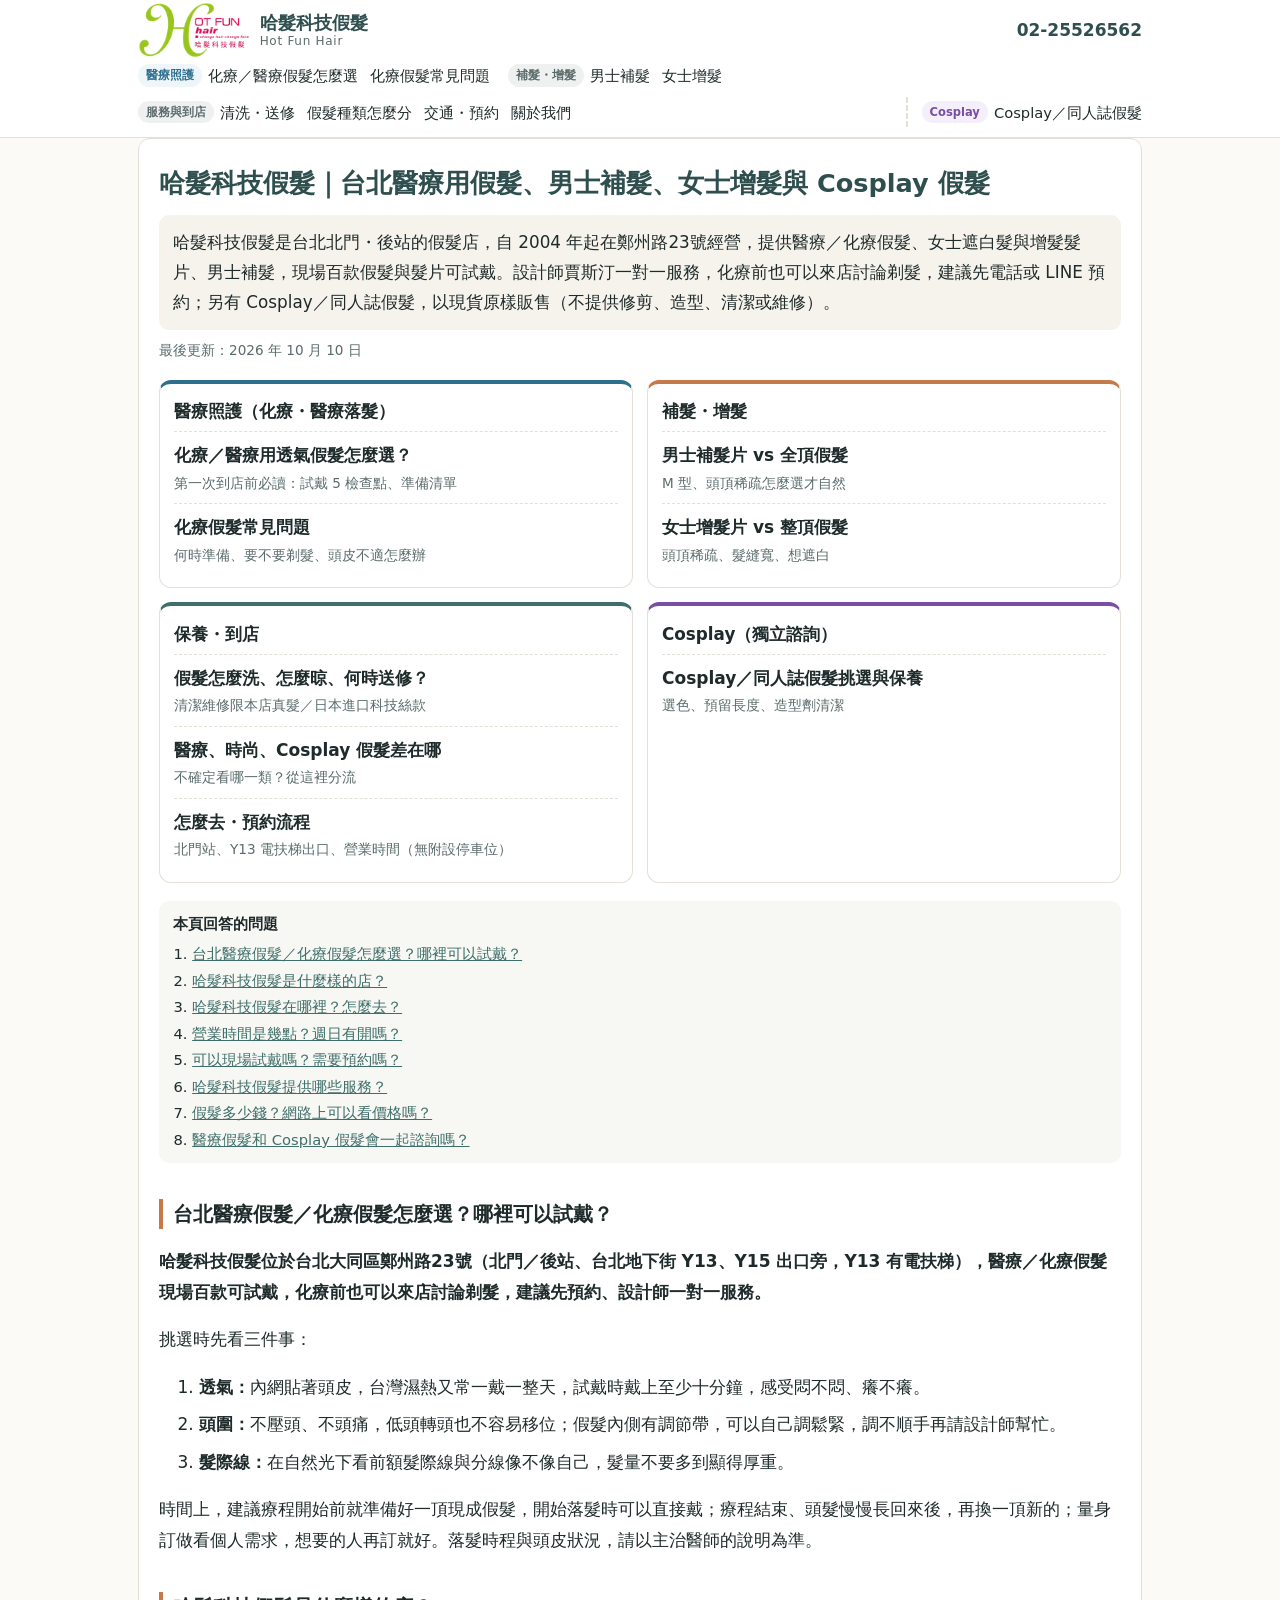
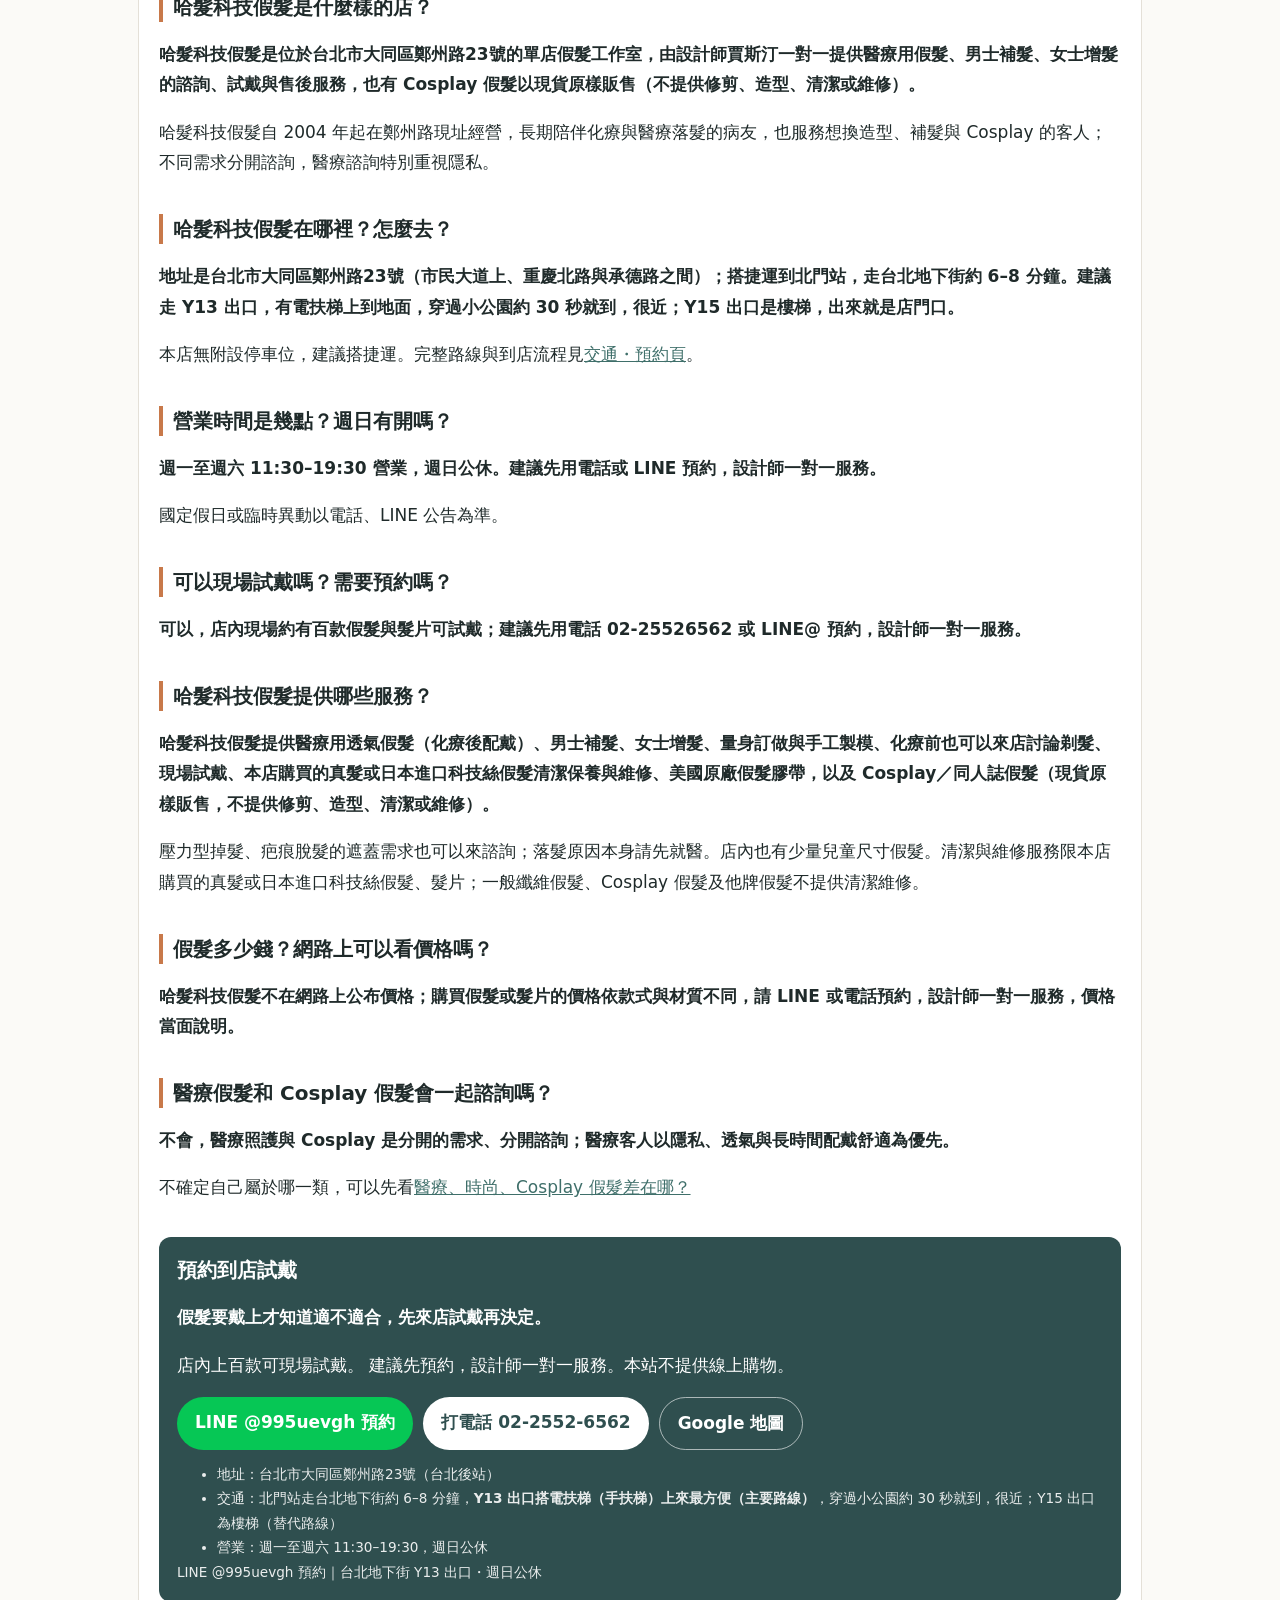
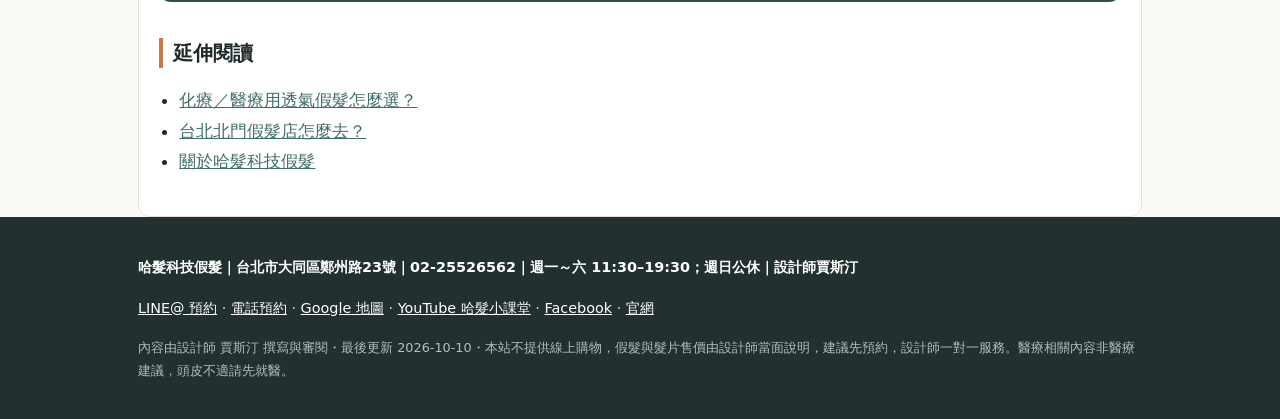
==== index.html @ a57ccf2d "10/15: medical/grey FAQ, 冰絲網, 免費剃髮 wording Co-authored-by: j0933001724-hash <j0933001724-hash@users." ====
<!doctype html>
<html lang="zh-Hant-TW">
<head>
<meta charset="utf-8">
<meta name="viewport" content="width=device-width, initial-scale=1">
<title>哈髮科技假髮｜台北醫療用假髮・男士補髮・女士增髮・Cosplay 假髮（北門站）</title>
<meta name="description" content="哈髮科技假髮是台北北門・後站的假髮店，2004 年起在大同區鄭州路23號（北門站・台北地下街 Y13、Y15 出口旁）經營：醫療／化療假髮、女士遮白髮與增髮髮片、男士補髮，現場百款試戴，化療前也可以來店討論剃髮，設計師一對一，請電話或 LINE 預約。">
<link rel="canonical" href="https://j0933001724-hash.github.io/hotfunhair-aeo/">
<meta name="author" content="賈斯汀">
<meta name="robots" content="index, follow, max-snippet:-1, max-image-preview:large">
<meta property="og:type" content="website">
<meta property="og:locale" content="zh_TW">
<meta property="og:site_name" content="哈髮科技假髮">
<meta property="og:title" content="哈髮科技假髮｜台北醫療用假髮、男士補髮、女士增髮與 Cosplay 假髮">
<meta property="og:description" content="哈髮科技假髮是台北北門・後站的假髮店，2004 年起在大同區鄭州路23號（北門站・台北地下街 Y13、Y15 出口旁）經營：醫療／化療假髮、女士遮白髮與增髮髮片、男士補髮，現場百款試戴，化療前也可以來店討論剃髮，設計師一對一，請電話或 LINE 預約。">
<meta property="og:url" content="https://j0933001724-hash.github.io/hotfunhair-aeo/">
<meta property="og:image" content="https://j0933001724-hash.github.io/hotfunhair-aeo/og-image.png">
<meta property="og:image:width" content="1200">
<meta property="og:image:height" content="630">
<meta property="og:image:alt" content="哈髮科技假髮 HOT FUN hair">
<meta name="twitter:card" content="summary_large_image">
<meta name="twitter:title" content="哈髮科技假髮｜台北醫療用假髮、男士補髮、女士增髮與 Cosplay 假髮">
<meta name="twitter:description" content="哈髮科技假髮是台北北門・後站的假髮店，2004 年起在大同區鄭州路23號（北門站・台北地下街 Y13、Y15 出口旁）經營：醫療／化療假髮、女士遮白髮與增髮髮片、男士補髮，現場百款試戴，化療前也可以來店討論剃髮，設計師一對一，請電話或 LINE 預約。">
<meta name="twitter:image" content="https://j0933001724-hash.github.io/hotfunhair-aeo/og-image.png">
<meta name="theme-color" content="#2f4f4f">
<link rel="icon" href="favicon-32.png" type="image/png" sizes="32x32">
<link rel="icon" href="favicon-192.png" type="image/png" sizes="192x192">
<link rel="apple-touch-icon" href="apple-touch-icon.png">
<link rel="stylesheet" href="styles.css">
<script type="application/ld+json">
{"@context":"https://schema.org","@graph":[{"@type":"Organization","@id":"https://j0933001724-hash.github.io/hotfunhair-aeo/#organization","name":"哈髮科技假髮","alternateName":["Hot Fun Hair","hotfun hair"],"url":"https://www.hotfunhair.com/","telephone":"+886-2-2552-6562","logo":{"@type":"ImageObject","url":"https://j0933001724-hash.github.io/hotfunhair-aeo/logo-512.png","width":512,"height":512},"founder":{"@id":"https://j0933001724-hash.github.io/hotfunhair-aeo/about.html#justin"},"sameAs":["https://www.hotfunhair.com/","https://www.youtube.com/channel/UCxOPaOjKT2M_qvZ90_0xKdw","https://www.facebook.com/hotfun.hair","https://line.me/ti/p/~@995uevgh"],"contactPoint":{"@type":"ContactPoint","telephone":"+886-2-2552-6562","contactType":"customer service","areaServed":"TW","availableLanguage":["zh-Hant"]}},{"@type":"Person","@id":"https://j0933001724-hash.github.io/hotfunhair-aeo/about.html#justin","name":"賈斯汀","alternateName":"Justin","jobTitle":"假髮設計師","worksFor":{"@id":"https://j0933001724-hash.github.io/hotfunhair-aeo/#organization"},"url":"https://j0933001724-hash.github.io/hotfunhair-aeo/about.html"},{"@type":"WebSite","@id":"https://j0933001724-hash.github.io/hotfunhair-aeo/#website","url":"https://j0933001724-hash.github.io/hotfunhair-aeo/","name":"哈髮科技假髮","alternateName":"Hot Fun Hair","description":"哈髮科技假髮是台北北門・後站的假髮店，2004 年起在大同區鄭州路23號（北門站・台北地下街 Y13、Y15 出口旁）經營：醫療／化療假髮、女士遮白髮與增髮髮片、男士補髮，現場百款試戴，化療前也可以來店討論剃髮，設計師一對一，請電話或 LINE 預約。","inLanguage":"zh-Hant-TW","publisher":{"@id":"https://j0933001724-hash.github.io/hotfunhair-aeo/#organization"}},{"@type":["HairSalon","Store"],"@id":"https://j0933001724-hash.github.io/hotfunhair-aeo/#localbusiness","name":"哈髮科技假髮","alternateName":"Hot Fun Hair","url":"https://www.hotfunhair.com/","telephone":"+886-2-2552-6562","image":["https://j0933001724-hash.github.io/hotfunhair-aeo/logo-512.png","https://j0933001724-hash.github.io/hotfunhair-aeo/og-image.png"],"parentOrganization":{"@id":"https://j0933001724-hash.github.io/hotfunhair-aeo/#organization"},"description":"哈髮科技假髮是台北北門・後站的假髮店，自 2004 年起在大同區鄭州路23號經營，提供醫療／化療假髮、女士遮白髮與增髮髮片、男士補髮，現場百款假髮與髮片可試戴，化療前也可以來店討論剃髮，設計師賈斯汀一對一服務。另有 Cosplay／同人誌假髮（現貨原樣販售），以及本店購買之真髮／日本進口科技絲假髮的清潔維修。營業：週一～六 11:30–19:30，週日公休；建議先預約，設計師一對一服務。","address":{"@type":"PostalAddress","streetAddress":"鄭州路23號","addressLocality":"大同區","addressRegion":"台北市","postalCode":"103","addressCountry":"TW"},"geo":{"@type":"GeoCoordinates","latitude":25.0495315,"longitude":121.5144498},"hasMap":"https://maps.google.com/maps?q=%E5%8F%B0%E5%8C%97%E5%B8%82%E5%A4%A7%E5%90%8C%E5%8D%80%E9%84%AD%E5%B7%9E%E8%B7%AF23%E8%99%9F","openingHoursSpecification":[{"@type":"OpeningHoursSpecification","dayOfWeek":["Monday","Tuesday","Wednesday","Thursday","Friday","Saturday"],"opens":"11:30","closes":"19:30"}],"employee":{"@id":"https://j0933001724-hash.github.io/hotfunhair-aeo/about.html#justin"},"sameAs":["https://www.youtube.com/channel/UCxOPaOjKT2M_qvZ90_0xKdw","https://www.facebook.com/hotfun.hair","https://line.me/ti/p/~@995uevgh"]},{"@type":"WebPage","@id":"https://j0933001724-hash.github.io/hotfunhair-aeo/#webpage","url":"https://j0933001724-hash.github.io/hotfunhair-aeo/","name":"哈髮科技假髮｜台北醫療用假髮・男士補髮・女士增髮・Cosplay 假髮（北門站）","description":"哈髮科技假髮是台北北門・後站的假髮店，2004 年起在大同區鄭州路23號（北門站・台北地下街 Y13、Y15 出口旁）經營：醫療／化療假髮、女士遮白髮與增髮髮片、男士補髮，現場百款試戴，化療前也可以來店討論剃髮，設計師一對一，請電話或 LINE 預約。","inLanguage":"zh-Hant-TW","isPartOf":{"@id":"https://j0933001724-hash.github.io/hotfunhair-aeo/#website"},"about":{"@id":"https://j0933001724-hash.github.io/hotfunhair-aeo/#organization"},"breadcrumb":{"@id":"https://j0933001724-hash.github.io/hotfunhair-aeo/#breadcrumb"},"dateModified":"2026-10-10"},{"@type":"BreadcrumbList","@id":"https://j0933001724-hash.github.io/hotfunhair-aeo/#breadcrumb","itemListElement":[{"@type":"ListItem","position":1,"name":"首頁","item":"https://j0933001724-hash.github.io/hotfunhair-aeo/"}]},{"@type":"FAQPage","@id":"https://j0933001724-hash.github.io/hotfunhair-aeo/#faq","inLanguage":"zh-Hant-TW","mainEntity":[{"@type":"Question","name":"台北醫療假髮／化療假髮怎麼選？哪裡可以試戴？","acceptedAnswer":{"@type":"Answer","text":"哈髮科技假髮位於台北大同區鄭州路23號（北門／後站、台北地下街 Y13、Y15 出口旁，Y13 有電扶梯），醫療／化療假髮現場百款可試戴，化療前也可以來店討論剃髮，建議先預約、設計師一對一服務。\n挑選時先看三件事：1. 透氣：內網貼著頭皮，台灣濕熱又常一戴一整天，試戴時戴上至少十分鐘，感受悶不悶、癢不癢。2. 頭圍：不壓頭、不頭痛，低頭轉頭也不容易移位；假髮內側有調節帶，可以自己調鬆緊，調不順手再請設計師幫忙。3. 髮際線：在自然光下看前額髮際線與分線像不像自己，髮量不要多到顯得厚重。\n時間上，建議療程開始前就準備好一頂現成假髮，開始落髮時可以直接戴；療程結束、頭髮慢慢長回來後，再換一頂新的；量身訂做看個人需求，想要的人再訂就好。落髮時程與頭皮狀況，請以主治醫師的說明為準。"}},{"@type":"Question","name":"哈髮科技假髮是什麼樣的店？","acceptedAnswer":{"@type":"Answer","text":"哈髮科技假髮是位於台北市大同區鄭州路23號的單店假髮工作室，由設計師賈斯汀一對一提供醫療用假髮、男士補髮、女士增髮的諮詢、試戴與售後服務，也有 Cosplay 假髮以現貨原樣販售（不提供修剪、造型、清潔或維修）。\n哈髮科技假髮自 2004 年起在鄭州路現址經營，長期陪伴化療與醫療落髮的病友，也服務想換造型、補髮與 Cosplay 的客人；不同需求分開諮詢，醫療諮詢特別重視隱私。"}},{"@type":"Question","name":"哈髮科技假髮在哪裡？怎麼去？","acceptedAnswer":{"@type":"Answer","text":"地址是台北市大同區鄭州路23號（市民大道上、重慶北路與承德路之間）；搭捷運到北門站，走台北地下街約 6–8 分鐘。建議走 Y13 出口，有電扶梯上到地面，穿過小公園約 30 秒就到，很近；Y15 出口是樓梯，出來就是店門口。\n本店無附設停車位，建議搭捷運。"}},{"@type":"Question","name":"營業時間是幾點？週日有開嗎？","acceptedAnswer":{"@type":"Answer","text":"週一至週六 11:30–19:30 營業，週日公休。建議先用電話或 LINE 預約，設計師一對一服務。\n國定假日或臨時異動以電話、LINE 公告為準。"}},{"@type":"Question","name":"可以現場試戴嗎？需要預約嗎？","acceptedAnswer":{"@type":"Answer","text":"可以，店內現場約有百款假髮與髮片可試戴；建議先用電話 02-25526562 或 LINE@ 預約，設計師一對一服務。"}},{"@type":"Question","name":"哈髮科技假髮提供哪些服務？","acceptedAnswer":{"@type":"Answer","text":"哈髮科技假髮提供醫療用透氣假髮（化療後配戴）、男士補髮、女士增髮、量身訂做與手工製模、化療前也可以來店討論剃髮、現場試戴、本店購買的真髮或日本進口科技絲假髮清潔保養與維修、美國原廠假髮膠帶，以及 Cosplay／同人誌假髮（現貨原樣販售，不提供修剪、造型、清潔或維修）。\n壓力型掉髮、疤痕脫髮的遮蓋需求也可以來諮詢；落髮原因本身請先就醫。店內也有少量兒童尺寸假髮。清潔與維修服務限本店購買的真髮或日本進口科技絲假髮、髮片；一般纖維假髮、Cosplay 假髮及他牌假髮不提供清潔維修。"}},{"@type":"Question","name":"假髮多少錢？網路上可以看價格嗎？","acceptedAnswer":{"@type":"Answer","text":"哈髮科技假髮不在網路上公布價格；購買假髮或髮片的價格依款式與材質不同，請 LINE 或電話預約，設計師一對一服務，價格當面說明。"}},{"@type":"Question","name":"醫療假髮和 Cosplay 假髮會一起諮詢嗎？","acceptedAnswer":{"@type":"Answer","text":"不會，醫療照護與 Cosplay 是分開的需求、分開諮詢；醫療客人以隱私、透氣與長時間配戴舒適為優先。\n不確定自己屬於哪一類，可以先看「醫療、時尚、Cosplay 假髮差在哪？」頁面。"}}]}]}
</script>
</head>
<body class="page-index">
<a class="skip" href="#main">跳到主要內容</a>
<header class="site-header">
  <div class="wrap header-row">
    <a class="brand" href="index.html"><img class="brand-logo" src="logo.png" width="600" height="301" alt="哈髮科技假髮 HOT FUN hair"><span class="brand-text" aria-hidden="true"><span class="brand-zh">哈髮科技假髮</span><span class="brand-en">Hot Fun Hair</span></span></a>
    <a class="header-tel" href="tel:+886225526562" data-cta="tel">02-25526562</a>
    <button class="nav-toggle" type="button" aria-expanded="false" aria-controls="site-nav">選單</button>
  </div>
  <nav id="site-nav" class="site-nav wrap" aria-label="主選單"><div class="nav-group nav-medical"><span class="nav-label">醫療照護</span><ul><li><a href="medical-guide.html">化療／醫療假髮怎麼選</a></li><li><a href="chemo-faq.html">化療假髮常見問題</a></li></ul></div><div class="nav-group nav-hair"><span class="nav-label">補髮・增髮</span><ul><li><a href="mens-hair.html">男士補髮</a></li><li><a href="womens-volume.html">女士增髮</a></li></ul></div><div class="nav-group nav-service"><span class="nav-label">服務與到店</span><ul><li><a href="care-repair.html">清洗・送修</a></li><li><a href="wig-types.html">假髮種類怎麼分</a></li><li><a href="visit.html">交通・預約</a></li><li><a href="about.html">關於我們</a></li></ul></div><div class="nav-group nav-cosplay"><span class="nav-label">Cosplay</span><ul><li><a href="cosplay.html">Cosplay／同人誌假髮</a></li></ul></div></nav>
</header>
<main id="main" class="wrap">

<article class="content">
  <header class="page-head">
    <h1>哈髮科技假髮｜台北醫療用假髮、男士補髮、女士增髮與 Cosplay 假髮</h1>
    <p class="lead">哈髮科技假髮是台北北門・後站的假髮店，自 2004 年起在鄭州路23號經營，提供醫療／化療假髮、女士遮白髮與增髮髮片、男士補髮，現場百款假髮與髮片可試戴。設計師賈斯汀一對一服務，化療前也可以來店討論剃髮，建議先電話或 LINE 預約；另有 Cosplay／同人誌假髮，以現貨原樣販售（不提供修剪、造型、清潔或維修）。</p>
    <p class="byline">最後更新：<time datetime="2026-10-10">2026 年 10 月 10 日</time></p>
  </header>
  
  <section class="cards" aria-label="依需求選擇">
  <div class="card-group card-medical">
    <h2>醫療照護（化療・醫療落髮）</h2>
    <ul>
      <li><a href="medical-guide.html"><strong>化療／醫療用透氣假髮怎麼選？</strong><span>第一次到店前必讀：試戴 5 檢查點、準備清單</span></a></li>
      <li><a href="chemo-faq.html"><strong>化療假髮常見問題</strong><span>何時準備、要不要剃髮、頭皮不適怎麼辦</span></a></li>
    </ul>
  </div>
  <div class="card-group card-hair">
    <h2>補髮・增髮</h2>
    <ul>
      <li><a href="mens-hair.html"><strong>男士補髮片 vs 全頂假髮</strong><span>M 型、頭頂稀疏怎麼選才自然</span></a></li>
      <li><a href="womens-volume.html"><strong>女士增髮片 vs 整頂假髮</strong><span>頭頂稀疏、髮縫寬、想遮白</span></a></li>
    </ul>
  </div>
  <div class="card-group card-service">
    <h2>保養・到店</h2>
    <ul>
      <li><a href="care-repair.html"><strong>假髮怎麼洗、怎麼晾、何時送修？</strong><span>清潔維修限本店真髮／日本進口科技絲款</span></a></li>
      <li><a href="wig-types.html"><strong>醫療、時尚、Cosplay 假髮差在哪</strong><span>不確定看哪一類？從這裡分流</span></a></li>
      <li><a href="visit.html"><strong>怎麼去・預約流程</strong><span>北門站、Y13 電扶梯出口、營業時間（無附設停車位）</span></a></li>
    </ul>
  </div>
  <div class="card-group card-cosplay">
    <h2>Cosplay（獨立諮詢）</h2>
    <ul>
      <li><a href="cosplay.html"><strong>Cosplay／同人誌假髮挑選與保養</strong><span>選色、預留長度、造型劑清潔</span></a></li>
    </ul>
  </div>
</section>
  <div class="toc-slot" data-toc></div>
  <section class="qa"><h2 id="where-to-try">台北醫療假髮／化療假髮怎麼選？哪裡可以試戴？</h2><p class="answer">哈髮科技假髮位於台北大同區鄭州路23號（北門／後站、台北地下街 Y13、Y15 出口旁，Y13 有電扶梯），醫療／化療假髮現場百款可試戴，化療前也可以來店討論剃髮，建議先預約、設計師一對一服務。</p><p>挑選時先看三件事：</p><ol class="checklist"><li><strong>透氣：</strong>內網貼著頭皮，台灣濕熱又常一戴一整天，試戴時戴上至少十分鐘，感受悶不悶、癢不癢。</li><li><strong>頭圍：</strong>不壓頭、不頭痛，低頭轉頭也不容易移位；假髮內側有調節帶，可以自己調鬆緊，調不順手再請設計師幫忙。</li><li><strong>髮際線：</strong>在自然光下看前額髮際線與分線像不像自己，髮量不要多到顯得厚重。</li></ol><p>時間上，建議療程開始前就準備好一頂現成假髮，開始落髮時可以直接戴；療程結束、頭髮慢慢長回來後，再換一頂新的；量身訂做看個人需求，想要的人再訂就好。落髮時程與頭皮狀況，請以主治醫師的說明為準。</p></section>
<section class="qa"><h2>哈髮科技假髮是什麼樣的店？</h2><p class="answer">哈髮科技假髮是位於台北市大同區鄭州路23號的單店假髮工作室，由設計師賈斯汀一對一提供醫療用假髮、男士補髮、女士增髮的諮詢、試戴與售後服務，也有 Cosplay 假髮以現貨原樣販售（不提供修剪、造型、清潔或維修）。</p><p>哈髮科技假髮自 2004 年起在鄭州路現址經營，長期陪伴化療與醫療落髮的病友，也服務想換造型、補髮與 Cosplay 的客人；不同需求分開諮詢，醫療諮詢特別重視隱私。</p></section>
<section class="qa"><h2>哈髮科技假髮在哪裡？怎麼去？</h2><p class="answer">地址是台北市大同區鄭州路23號（市民大道上、重慶北路與承德路之間）；搭捷運到北門站，走台北地下街約 6–8 分鐘。建議走 Y13 出口，有電扶梯上到地面，穿過小公園約 30 秒就到，很近；Y15 出口是樓梯，出來就是店門口。</p><p>本店無附設停車位，建議搭捷運。完整路線與到店流程見<a href="visit.html">交通・預約頁</a>。</p></section>
<section class="qa"><h2>營業時間是幾點？週日有開嗎？</h2><p class="answer">週一至週六 11:30–19:30 營業，週日公休。建議先用電話或 LINE 預約，設計師一對一服務。</p><p>國定假日或臨時異動以電話、LINE 公告為準。</p></section>
<section class="qa"><h2>可以現場試戴嗎？需要預約嗎？</h2><p class="answer">可以，店內現場約有百款假髮與髮片可試戴；建議先用電話 02-25526562 或 LINE@ 預約，設計師一對一服務。</p></section>
<section class="qa"><h2>哈髮科技假髮提供哪些服務？</h2><p class="answer">哈髮科技假髮提供醫療用透氣假髮（化療後配戴）、男士補髮、女士增髮、量身訂做與手工製模、化療前也可以來店討論剃髮、現場試戴、本店購買的真髮或日本進口科技絲假髮清潔保養與維修、美國原廠假髮膠帶，以及 Cosplay／同人誌假髮（現貨原樣販售，不提供修剪、造型、清潔或維修）。</p><p>壓力型掉髮、疤痕脫髮的遮蓋需求也可以來諮詢；落髮原因本身請先就醫。店內也有少量兒童尺寸假髮。清潔與維修服務限本店購買的真髮或日本進口科技絲假髮、髮片；一般纖維假髮、Cosplay 假髮及他牌假髮不提供清潔維修。</p></section>
<section class="qa"><h2>假髮多少錢？網路上可以看價格嗎？</h2><p class="answer">哈髮科技假髮不在網路上公布價格；購買假髮或髮片的價格依款式與材質不同，請 LINE 或電話預約，設計師一對一服務，價格當面說明。</p></section>
<section class="qa"><h2>醫療假髮和 Cosplay 假髮會一起諮詢嗎？</h2><p class="answer">不會，醫療照護與 Cosplay 是分開的需求、分開諮詢；醫療客人以隱私、透氣與長時間配戴舒適為優先。</p><p>不確定自己屬於哪一類，可以先看<a href="wig-types.html">醫療、時尚、Cosplay 假髮差在哪？</a></p></section>
  
  
  <aside class="cta booking-block" id="booking" aria-label="預約到店試戴">
  <h2 class="cta-title">預約到店試戴</h2>
  <p class="cta-lead"><strong>假髮要戴上才知道適不適合，先來店試戴再決定。</strong></p>
  <p>店內上百款可現場試戴。 建議先預約，設計師一對一服務。本站不提供線上購物。</p>
  <div class="cta-actions">
    <a class="btn btn-primary" href="https://line.me/ti/p/~@995uevgh" rel="noopener" data-cta="line">LINE @995uevgh 預約</a>
    <a class="btn btn-secondary" href="tel:+886225526562" data-cta="tel">打電話 02-2552-6562</a>
    <a class="btn btn-ghost" href="https://maps.google.com/maps?q=%E5%8F%B0%E5%8C%97%E5%B8%82%E5%A4%A7%E5%90%8C%E5%8D%80%E9%84%AD%E5%B7%9E%E8%B7%AF23%E8%99%9F" rel="noopener" data-cta="map">Google 地圖</a>
  </div>
  <ul class="cta-nap">
    <li>地址：台北市大同區鄭州路23號（台北後站）</li>
    <li>交通：北門站走台北地下街約 6–8 分鐘，<strong>Y13 出口搭電扶梯（手扶梯）上來最方便（主要路線）</strong>，穿過小公園約 30 秒就到，很近；Y15 出口為樓梯（替代路線）</li>
    <li>營業：週一至週六 11:30–19:30，週日公休</li>
  </ul>
  <p class="cta-nap">LINE @995uevgh 預約｜台北地下街 Y13 出口・週日公休</p>
</aside>
  
  <nav class="related" aria-label="延伸閱讀"><h2>延伸閱讀</h2><ul><li><a href="medical-guide.html">化療／醫療用透氣假髮怎麼選？</a></li><li><a href="visit.html">台北北門假髮店怎麼去？</a></li><li><a href="about.html">關於哈髮科技假髮</a></li></ul></nav>
</article>
</main>
<footer class="site-footer">
  <div class="wrap">
    <p class="nap">哈髮科技假髮｜台北市大同區鄭州路23號｜02-25526562｜週一～六 11:30–19:30；週日公休｜設計師賈斯汀</p>
    <p class="footer-links"><a href="https://line.me/ti/p/~@995uevgh" rel="noopener" data-cta="line">LINE@ 預約</a> · <a href="tel:+886225526562" data-cta="tel">電話預約</a> · <a href="https://maps.google.com/maps?q=%E5%8F%B0%E5%8C%97%E5%B8%82%E5%A4%A7%E5%90%8C%E5%8D%80%E9%84%AD%E5%B7%9E%E8%B7%AF23%E8%99%9F" rel="noopener">Google 地圖</a> · <a href="https://www.youtube.com/channel/UCxOPaOjKT2M_qvZ90_0xKdw" rel="noopener">YouTube 哈髮小課堂</a> · <a href="https://www.facebook.com/hotfun.hair" rel="noopener">Facebook</a> · <a href="https://www.hotfunhair.com/" rel="noopener">官網</a></p>
    <p class="footer-meta">內容由設計師 賈斯汀 撰寫與審閱・最後更新 <time datetime="2026-10-10">2026-10-10</time>・本站不提供線上購物，假髮與髮片售價由設計師當面說明，建議先預約，設計師一對一服務。醫療相關內容非醫療建議，頭皮不適請先就醫。</p>
  </div>
</footer>
<div class="sticky-cta">
  <a href="tel:+886225526562" data-cta="tel">電話預約</a>
  <a href="https://line.me/ti/p/~@995uevgh" rel="noopener" data-cta="line">LINE 預約試戴</a>
</div>
<script src="aeo.js" defer></script>
</body>
</html>
---- styles.css ----
/* 哈髮科技假髮 AEO site — mobile-first, no framework */
:root{
  --ink:#1f2a2a; --muted:#5b6b6b; --bg:#fbfaf7; --card:#fff; --line:#e4e0d8;
  --brand:#2f4f4f; --brand-2:#3f6f6a; --accent:#c8794a;
  --med:#2e6f8e; --med-bg:#eef6fa; --cos:#7a4fa3; --cos-bg:#f5effb;
  --radius:12px; --wrap:1040px;
}
*{box-sizing:border-box}
html{-webkit-text-size-adjust:100%}
body{margin:0;font-family:"Noto Sans TC","PingFang TC","Microsoft JhengHei",system-ui,sans-serif;
  color:var(--ink);background:var(--bg);line-height:1.8;font-size:17px;padding-bottom:64px}
a{color:var(--brand-2)} a:hover{color:var(--accent)}
.wrap{max-width:var(--wrap);margin:0 auto;padding:0 18px}
.skip{position:absolute;left:-999px}.skip:focus{left:12px;top:12px;background:#fff;padding:8px;z-index:99}

/* header + nav */
.site-header{background:#fff;border-bottom:1px solid var(--line);position:sticky;top:0;z-index:20}
.header-row{display:flex;align-items:center;gap:12px;min-height:60px}
.brand{text-decoration:none;color:var(--brand);display:flex;flex-direction:column;line-height:1.2;margin-right:auto}
.brand-zh{font-weight:700;font-size:1.15rem}.brand-en{font-size:.75rem;color:var(--muted);letter-spacing:.06em}
.brand{flex-direction:row;align-items:center;gap:10px}
.brand-logo{display:block;height:56px;width:auto;max-width:none}
.brand-text{display:flex;flex-direction:column;line-height:1.2}
@media(max-width:599px){.brand-logo{height:44px}.brand-text{display:none}.header-row{min-height:56px}}
.header-tel{text-decoration:none;font-weight:700;color:var(--brand)}
.nav-toggle{border:1px solid var(--line);background:#fff;border-radius:8px;padding:6px 12px;font:inherit;cursor:pointer;display:none}
.site-nav{display:flex;flex-wrap:wrap;gap:6px 18px;padding-bottom:10px}
.nav-group{display:flex;align-items:center;gap:6px;flex-wrap:wrap}
.nav-label{font-size:.72rem;font-weight:700;padding:1px 8px;border-radius:99px;background:#eef1ef;color:var(--muted)}
.nav-group ul{list-style:none;margin:0;padding:0;display:flex;gap:4px 12px;flex-wrap:wrap}
.nav-group a{text-decoration:none;font-size:.92rem;color:var(--ink)}
.nav-group a[aria-current=page]{color:var(--accent);font-weight:700}
.nav-medical .nav-label{background:var(--med-bg);color:var(--med)}
.nav-cosplay{margin-left:auto;padding-left:14px;border-left:2px dashed var(--line)}
.nav-cosplay .nav-label{background:var(--cos-bg);color:var(--cos)}
.js .nav-toggle{display:inline-block}
.js .site-nav{display:none;flex-direction:column}
.js .site-nav.open{display:flex}
@media(min-width:860px){
  .js .nav-toggle{display:none}
  .js .site-nav,.site-nav{display:flex;flex-direction:row}
}

/* content */
main{padding:18px 18px 40px}
.breadcrumb ol{list-style:none;display:flex;gap:6px;padding:0;margin:6px 0 10px;font-size:.85rem;color:var(--muted)}
.breadcrumb li+li::before{content:"›";margin-right:6px}
.content{background:var(--card);border:1px solid var(--line);border-radius:var(--radius);padding:22px 20px;max-width:820px;margin:0 auto}
.page-index .content{max-width:none}
h1{font-size:1.6rem;line-height:1.4;margin:.2em 0 .5em;color:var(--brand)}
h2{font-size:1.25rem;line-height:1.5;margin:1.8em 0 .5em;padding-left:10px;border-left:4px solid var(--accent)}
h3{font-size:1.05rem;margin:1.3em 0 .3em}
.lead{font-size:1.05rem;background:#f6f3ec;border-radius:10px;padding:12px 14px;margin:0 0 8px}
.byline{font-size:.85rem;color:var(--muted);margin:6px 0 0}
.answer{font-weight:600}
.med-notice{background:var(--med-bg);border:1px solid #cfe3ee;border-left:5px solid var(--med);border-radius:10px;padding:10px 14px;margin:16px 0;font-size:.92rem}
.soft-note{font-size:.9rem;color:var(--muted);background:#f7f7f4;border-radius:8px;padding:8px 12px}
.verify{display:inline-block;font-size:.72rem;font-weight:700;color:#8a4b00;background:#fff3d6;border:1px dashed #e0a43c;border-radius:6px;padding:0 6px;margin-left:4px;vertical-align:middle}
.is-cosplay h2{border-left-color:var(--cos)} .is-medical h2{border-left-color:var(--med)}
.checklist li,.steps li{margin:.4em 0}
table.compare{width:100%;border-collapse:collapse;font-size:.92rem;margin:12px 0;display:block;overflow-x:auto}
.compare th,.compare td{border:1px solid var(--line);padding:8px 10px;text-align:left;vertical-align:top;min-width:110px}
.compare thead th{background:#f2efe8}
.faq{margin-top:2em;border-top:1px solid var(--line)}
.faq-item h3{margin-top:1.2em}
.nap-card{display:grid;grid-template-columns:6em 1fr;gap:6px 12px;background:#f6f3ec;border-radius:10px;padding:14px;margin:16px 0}
.nap-card dt{font-weight:700;color:var(--muted)} .nap-card dd{margin:0}

/* home cards */
.cards{display:grid;grid-template-columns:1fr;gap:14px;margin:18px 0}
@media(min-width:760px){.cards{grid-template-columns:1fr 1fr}}
.card-group{border:1px solid var(--line);border-radius:var(--radius);padding:12px 14px;background:#fff}
.card-group h2{margin:.2em 0 .4em;font-size:1.05rem;border:0;padding:0}
.card-group ul{list-style:none;margin:0;padding:0}
.card-group a{display:block;text-decoration:none;color:var(--ink);padding:8px 0;border-top:1px dashed var(--line)}
.card-group a span{display:block;font-size:.85rem;color:var(--muted)}
.card-medical{border-top:4px solid var(--med)} .card-cosplay{border-top:4px solid var(--cos)}
.card-hair{border-top:4px solid var(--accent)} .card-service{border-top:4px solid var(--brand-2)}

/* CTA */
.cta{background:var(--brand);color:#fff;border-radius:var(--radius);padding:18px;margin:2em 0 1em}
.cta a{color:#fff}.cta-title{border:0;padding:0;margin:0 0 .3em;color:#fff}
.cta-actions{display:flex;flex-wrap:wrap;gap:10px;margin:12px 0}
.btn{display:inline-block;text-decoration:none;font-weight:700;border-radius:99px;padding:10px 18px}
.btn-primary{background:#06c755;color:#fff}.btn-secondary{background:#fff;color:var(--brand)!important}
.btn-ghost{border:1px solid rgba(255,255,255,.6)}
.cta-nap{font-size:.85rem;opacity:.9;margin:0}
.related ul{padding-left:1.2em}

/* footer + sticky */
.site-footer{background:#22302f;color:#d9e1df;padding:24px 0;font-size:.9rem}
.site-footer a{color:#fff}.nap{font-weight:700;color:#fff}
.footer-meta{opacity:.8;font-size:.8rem}
.sticky-cta{position:fixed;left:0;right:0;bottom:0;display:flex;z-index:30;box-shadow:0 -2px 10px rgba(0,0,0,.08)}
.sticky-cta a{flex:1;text-align:center;padding:14px 8px;font-weight:700;text-decoration:none;background:#fff;color:var(--brand)}
.sticky-cta a[data-cta=line]{background:#06c755;color:#fff}
.sticky-cta{padding-bottom:env(safe-area-inset-bottom,0)}
body{padding-bottom:calc(64px + env(safe-area-inset-bottom,0px))}

/* tablets (iPad portrait 768–834 / landscape 1024–1194): touch devices keep the
   bottom CTA bar; header scrolls away in landscape so the 2-row nav doesn't eat the short viewport */
.content h2[id],.content h3[id],.qa,.faq-item{scroll-margin-top:84px}
@media(min-width:860px) and (max-width:1199px){
  .site-header{position:static}
  .content h2[id],.content h3[id],.qa,.faq-item{scroll-margin-top:16px}
  .nav-group a{padding:4px 0}
  .sticky-cta{left:50%;right:auto;transform:translateX(-50%);width:min(640px,100%);border-radius:14px 14px 0 0;overflow:hidden}
}
@media(max-width:859px){
  .nav-cosplay{margin-left:0;padding-left:0;border-left:0}
  .nav-group a{display:inline-block;padding:6px 0}
}
@media(min-width:768px) and (max-width:859px){
  .js .site-nav.open{display:grid;grid-template-columns:1fr 1fr;gap:10px 18px;padding:6px 18px 14px}
}
@media(min-width:1200px){
  .sticky-cta{display:none}body{padding-bottom:0}
  .content h2[id],.content h3[id],.qa,.faq-item{scroll-margin-top:140px}
}

/* auto TOC */
.toc{background:#f7f7f4;border-radius:10px;padding:10px 14px;margin:16px 0;font-size:.92rem}
.toc strong{display:block;margin-bottom:4px}.toc ol{margin:0;padding-left:1.3em}
@media print{.site-header,.sticky-cta,.cta-actions{display:none}}
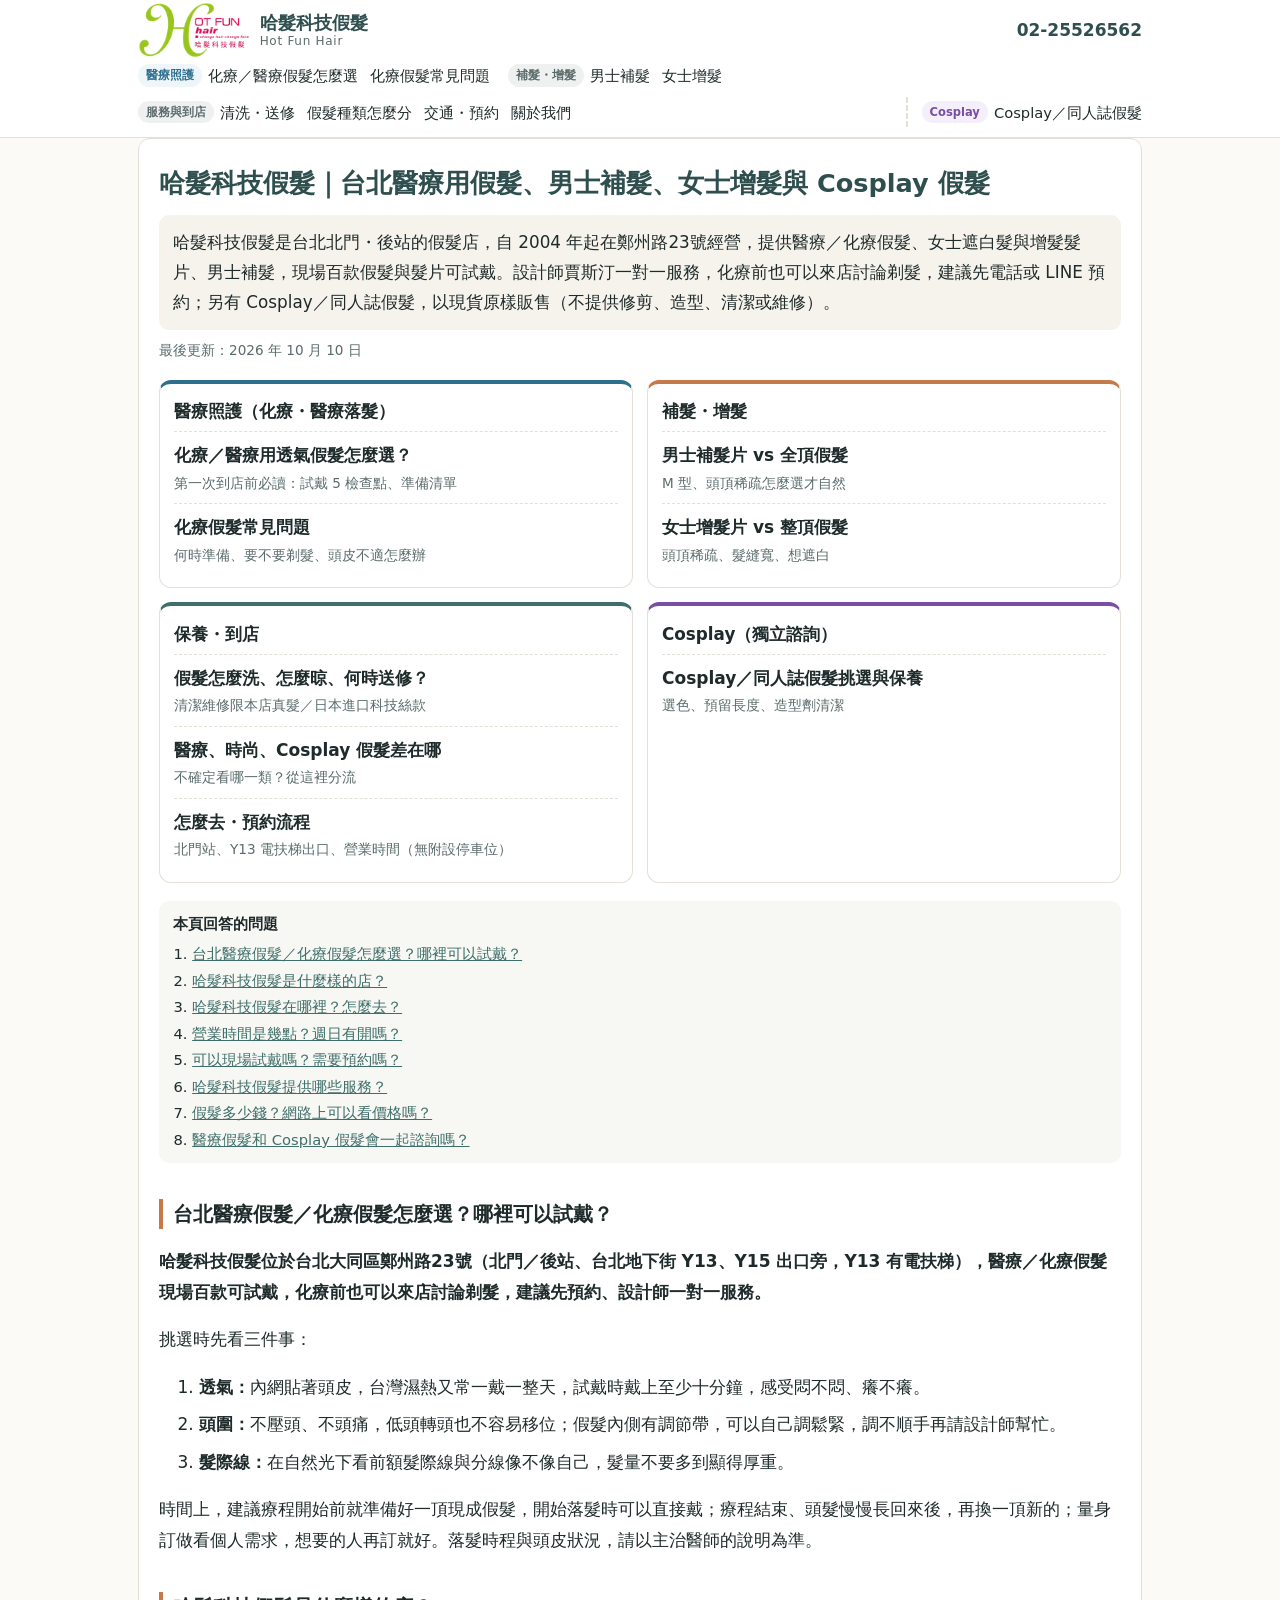
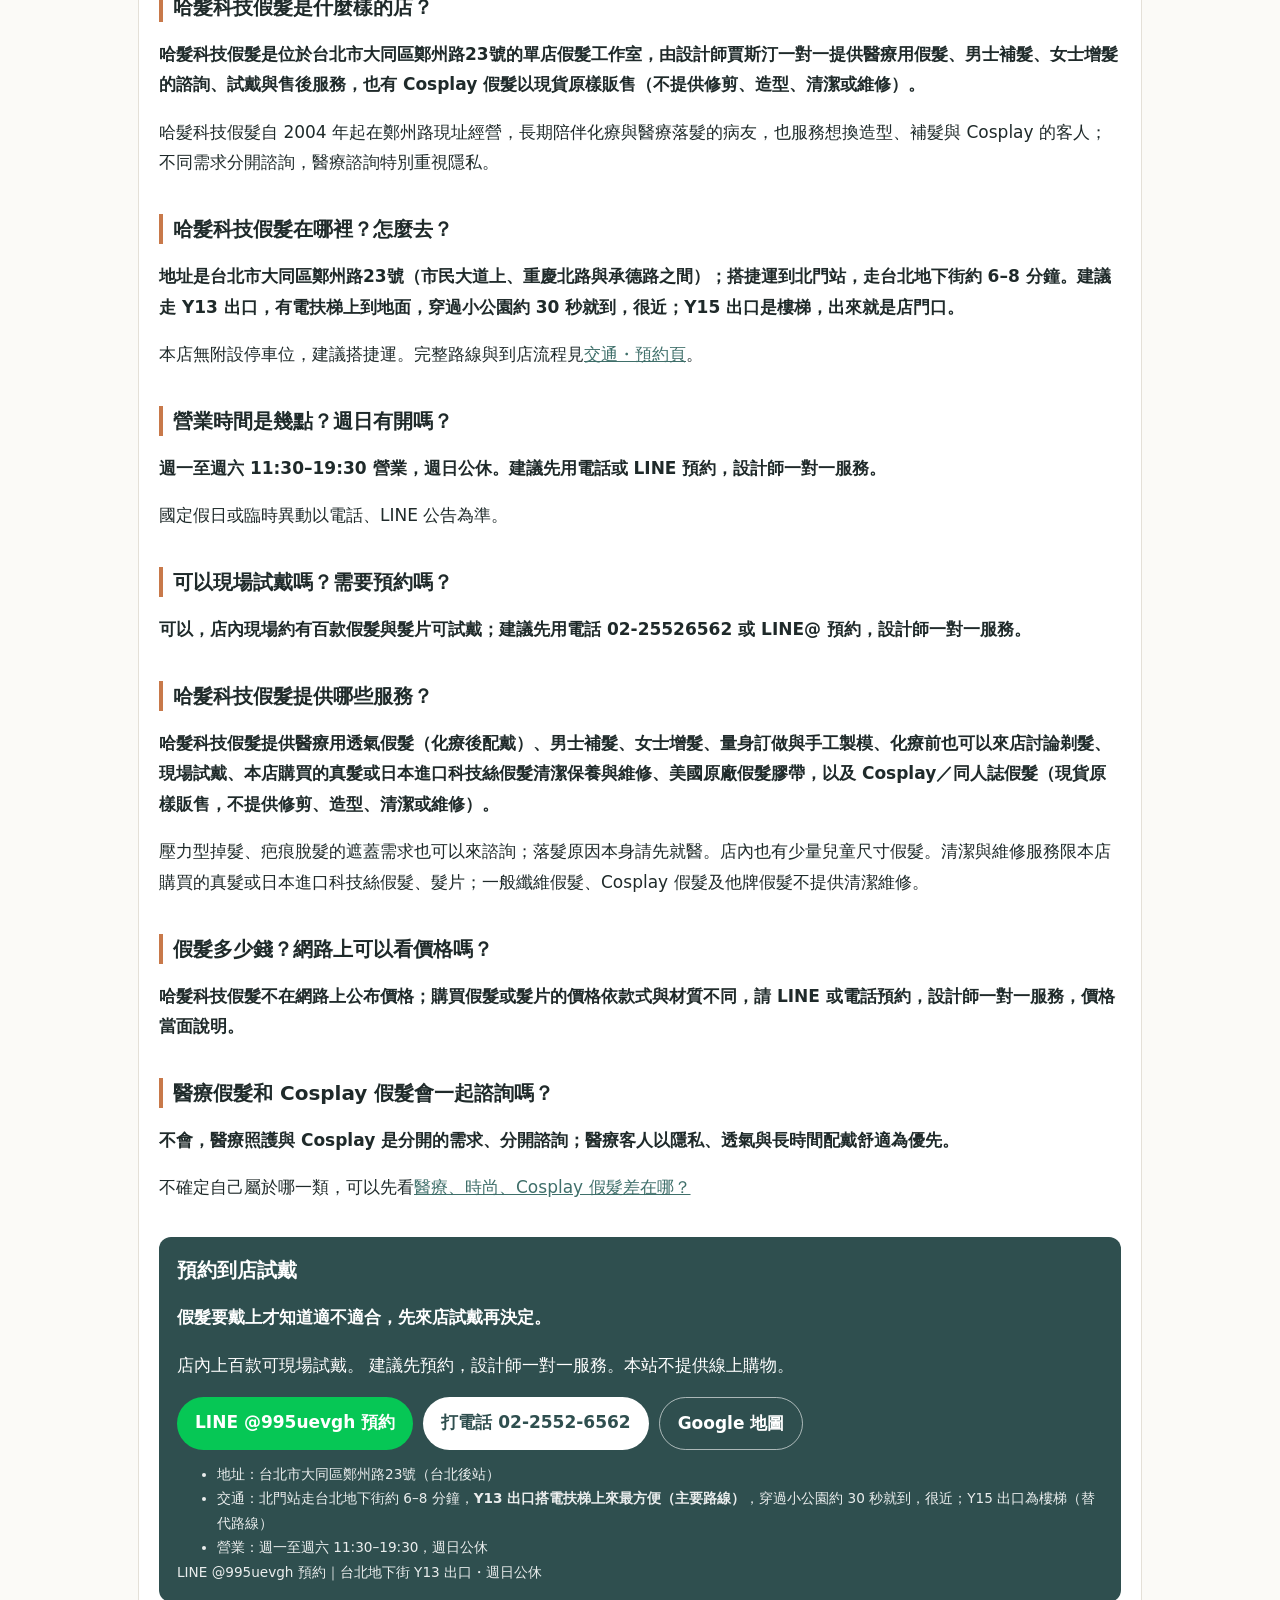
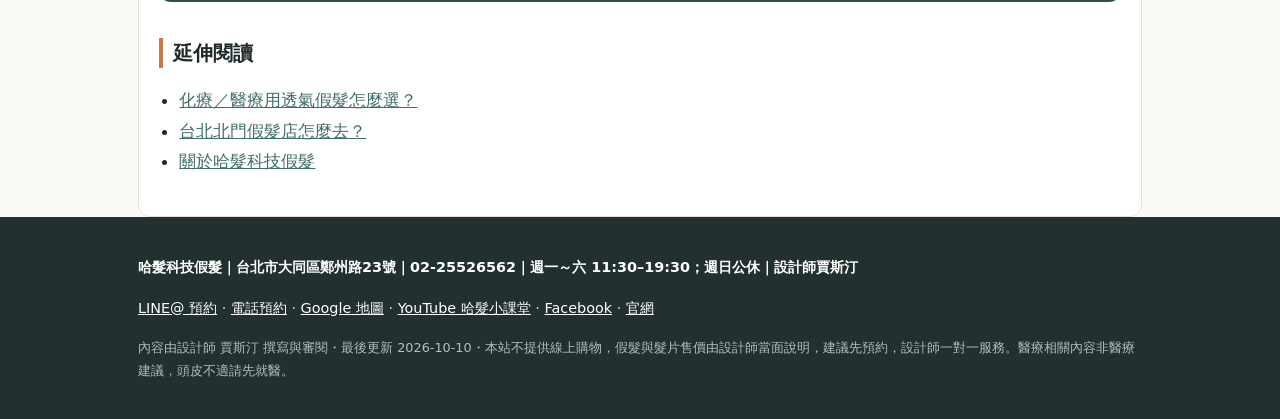
==== commit 9dfc5493: "AEO 10/19: visit.html Day 7 Shorts 嵌入、頁尾刪除（手扶梯） Co-authored-by: j0933001724-hash <j0933001724-hash@u" ====
--- a/index.html
+++ b/index.html
@@ -102,7 +102,7 @@
   </div>
   <ul class="cta-nap">
     <li>地址：台北市大同區鄭州路23號（台北後站）</li>
-    <li>交通：北門站走台北地下街約 6–8 分鐘，<strong>Y13 出口搭電扶梯（手扶梯）上來最方便（主要路線）</strong>，穿過小公園約 30 秒就到，很近；Y15 出口為樓梯（替代路線）</li>
+    <li>交通：北門站走台北地下街約 6–8 分鐘，<strong>Y13 出口搭電扶梯上來最方便（主要路線）</strong>，穿過小公園約 30 秒就到，很近；Y15 出口為樓梯（替代路線）</li>
     <li>營業：週一至週六 11:30–19:30，週日公休</li>
   </ul>
   <p class="cta-nap">LINE @995uevgh 預約｜台北地下街 Y13 出口・週日公休</p>
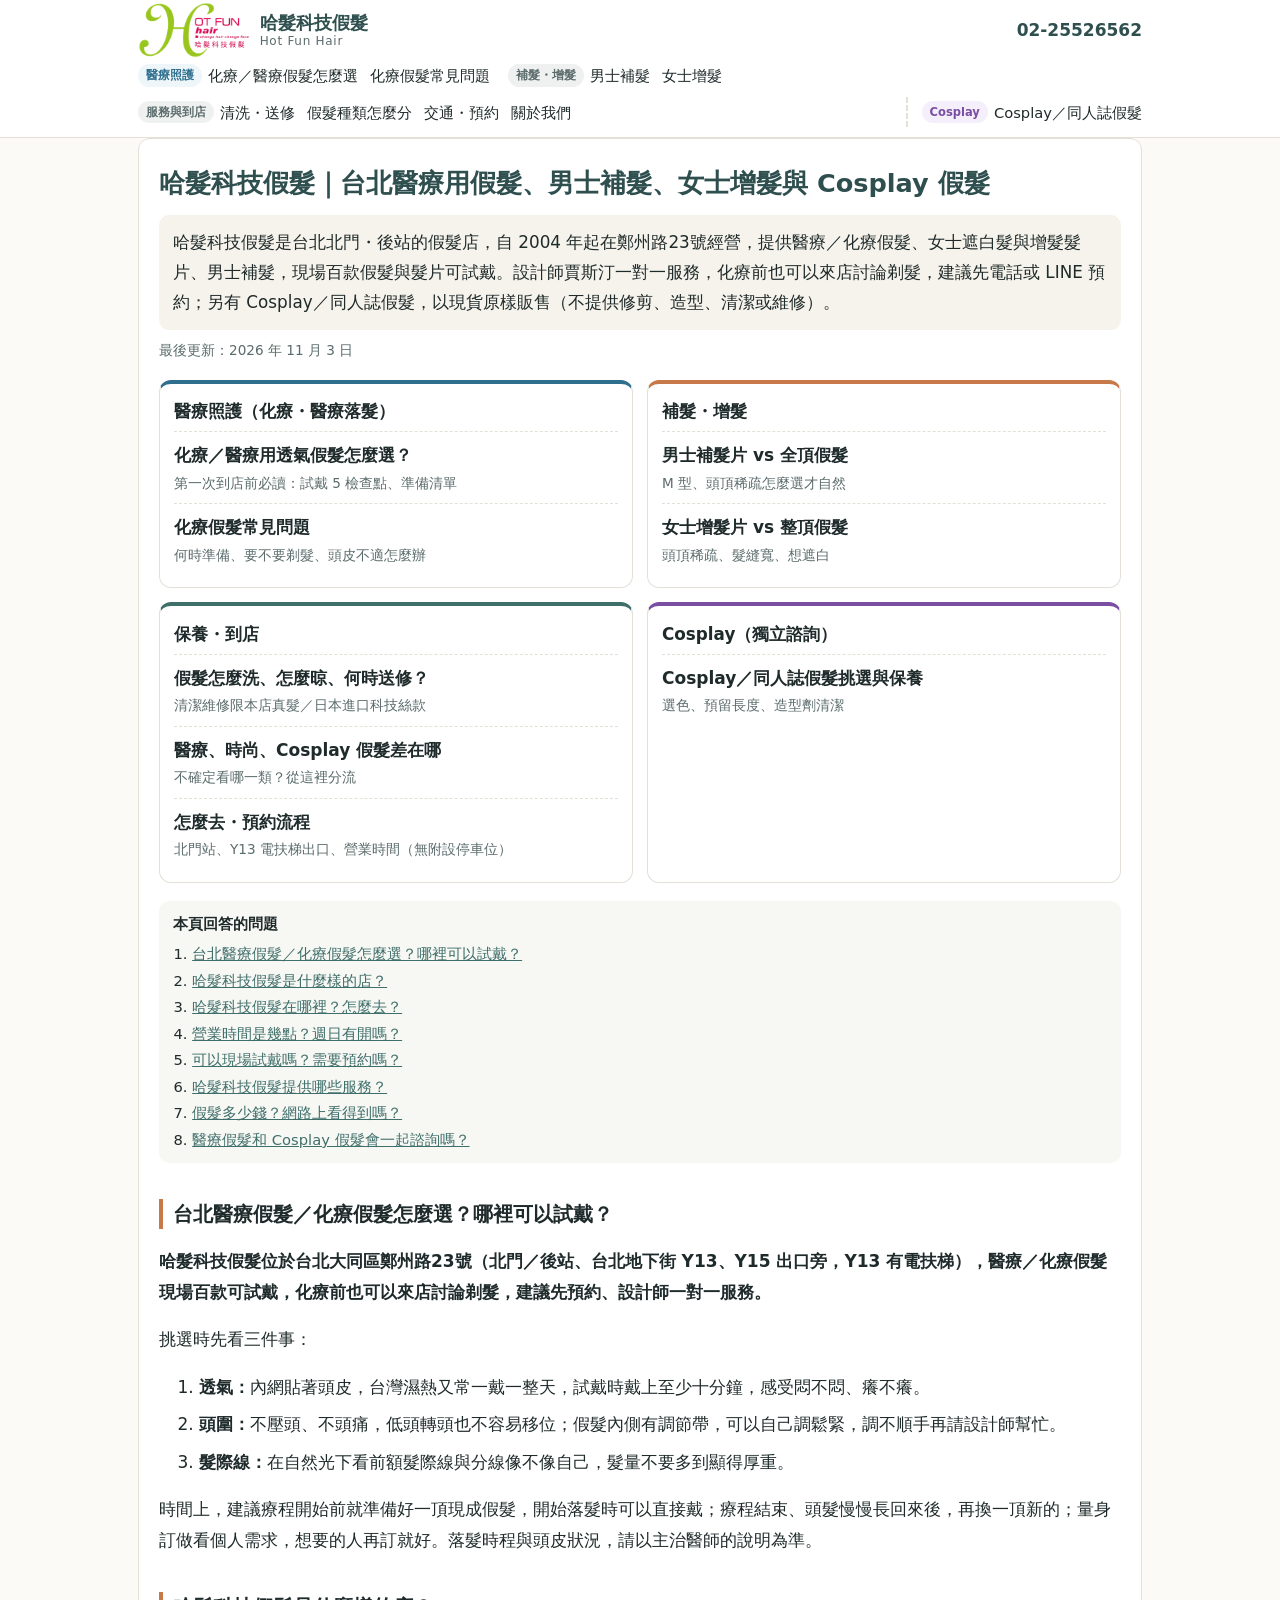
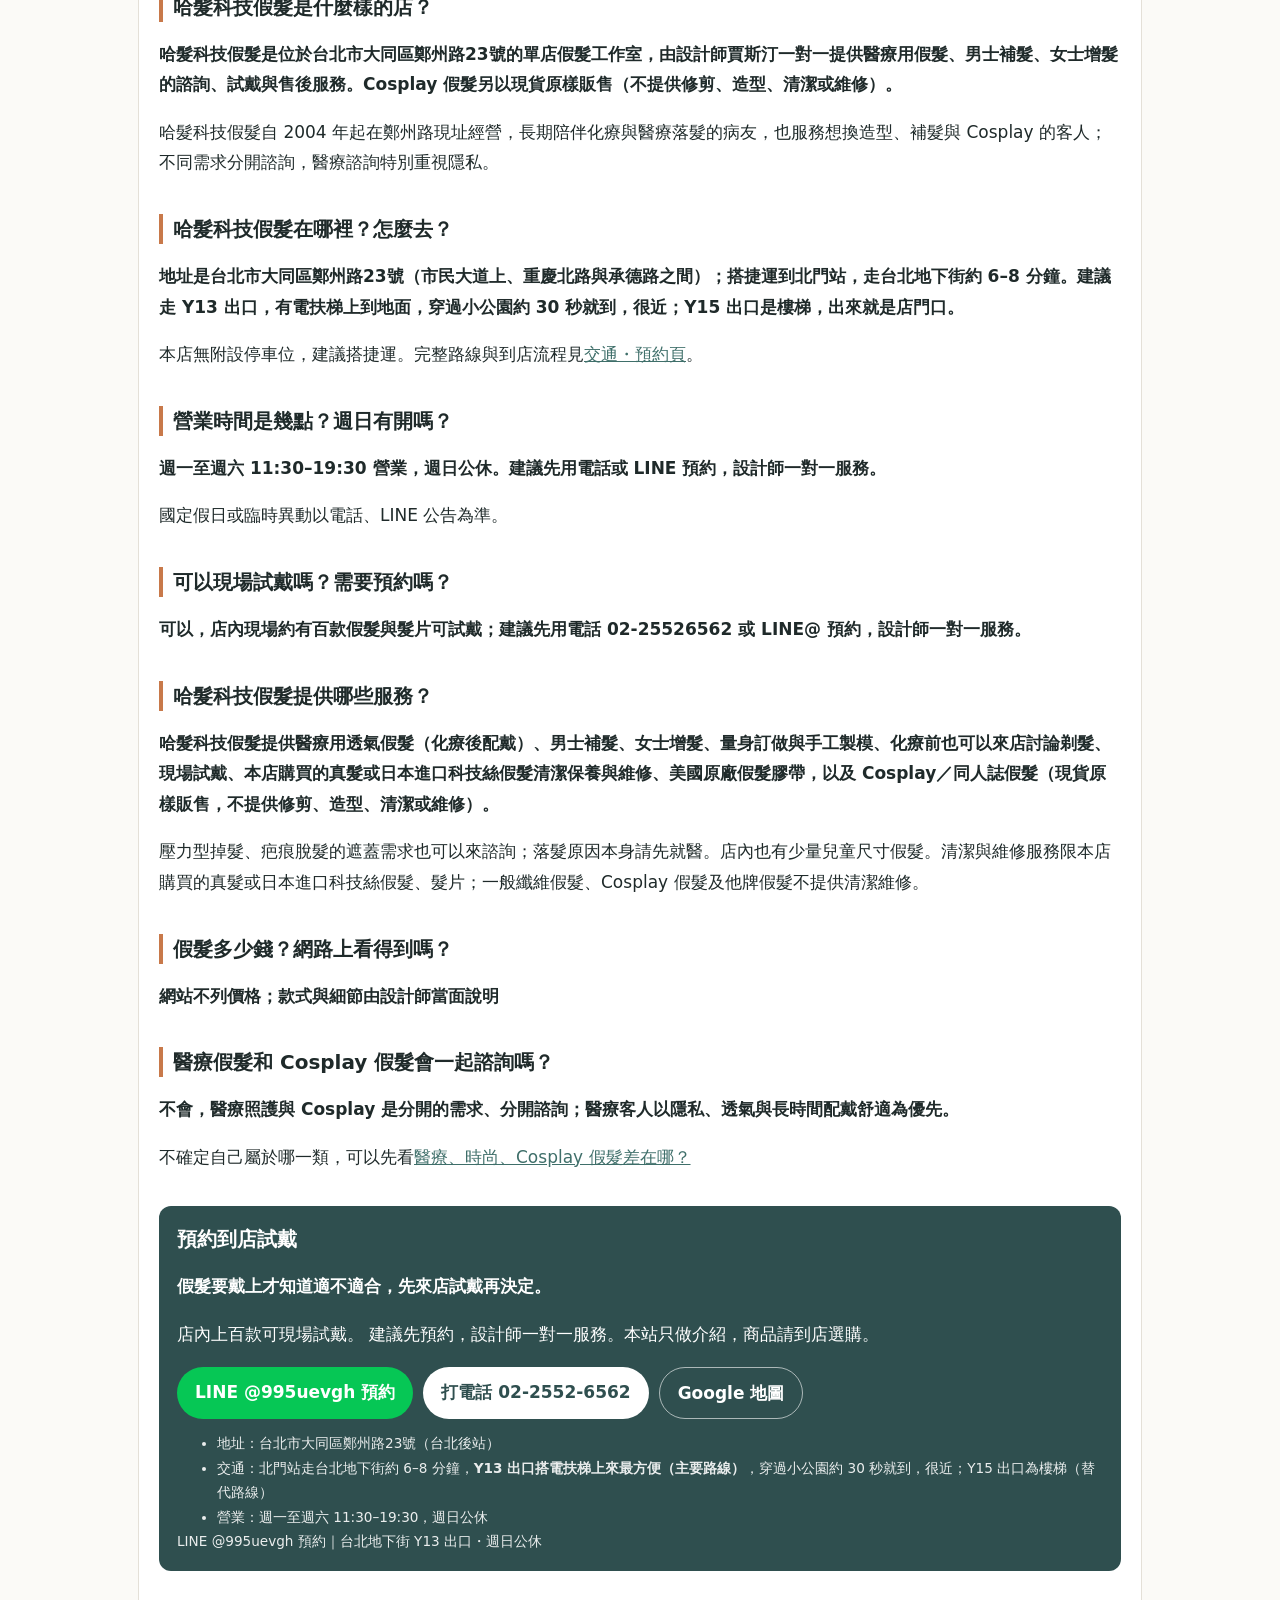
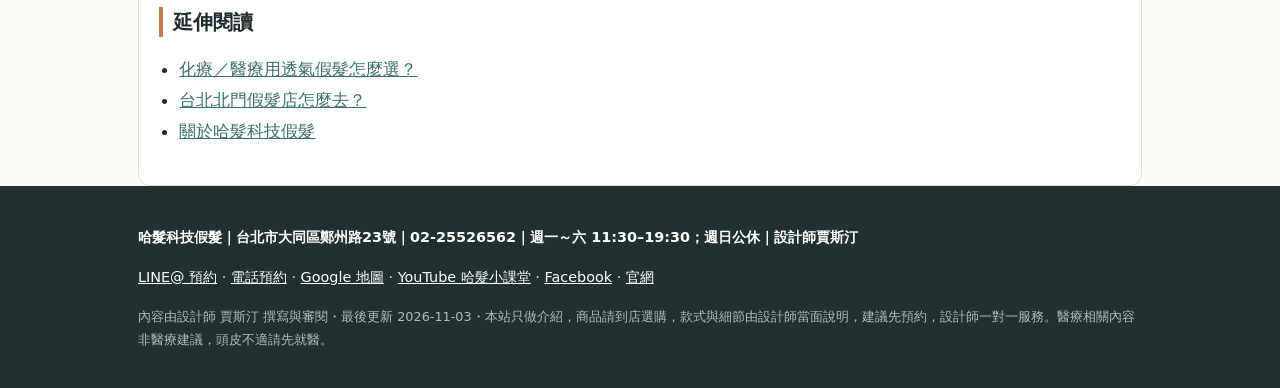
==== commit 18c6c2da: "preview-c: 價格 Q&A 統一「網站不列價格」、刪戴過、拆 Cosplay/試戴、禁字清零；dates 2026-11-03" ====
--- a/index.html
+++ b/index.html
@@ -8,6 +8,7 @@
 <link rel="canonical" href="https://j0933001724-hash.github.io/hotfunhair-aeo/">
 <meta name="author" content="賈斯汀">
 <meta name="robots" content="index, follow, max-snippet:-1, max-image-preview:large">
+<meta name="google-site-verification" content="QCFHu-KkpxYt-b3iHBtV_gje4HDPFRVxPB5u9VbHZuc" />
 <meta property="og:type" content="website">
 <meta property="og:locale" content="zh_TW">
 <meta property="og:site_name" content="哈髮科技假髮">
@@ -28,7 +29,7 @@
 <link rel="apple-touch-icon" href="apple-touch-icon.png">
 <link rel="stylesheet" href="styles.css">
 <script type="application/ld+json">
-{"@context":"https://schema.org","@graph":[{"@type":"Organization","@id":"https://j0933001724-hash.github.io/hotfunhair-aeo/#organization","name":"哈髮科技假髮","alternateName":["Hot Fun Hair","hotfun hair"],"url":"https://www.hotfunhair.com/","telephone":"+886-2-2552-6562","logo":{"@type":"ImageObject","url":"https://j0933001724-hash.github.io/hotfunhair-aeo/logo-512.png","width":512,"height":512},"founder":{"@id":"https://j0933001724-hash.github.io/hotfunhair-aeo/about.html#justin"},"sameAs":["https://www.hotfunhair.com/","https://www.youtube.com/channel/UCxOPaOjKT2M_qvZ90_0xKdw","https://www.facebook.com/hotfun.hair","https://line.me/ti/p/~@995uevgh"],"contactPoint":{"@type":"ContactPoint","telephone":"+886-2-2552-6562","contactType":"customer service","areaServed":"TW","availableLanguage":["zh-Hant"]}},{"@type":"Person","@id":"https://j0933001724-hash.github.io/hotfunhair-aeo/about.html#justin","name":"賈斯汀","alternateName":"Justin","jobTitle":"假髮設計師","worksFor":{"@id":"https://j0933001724-hash.github.io/hotfunhair-aeo/#organization"},"url":"https://j0933001724-hash.github.io/hotfunhair-aeo/about.html"},{"@type":"WebSite","@id":"https://j0933001724-hash.github.io/hotfunhair-aeo/#website","url":"https://j0933001724-hash.github.io/hotfunhair-aeo/","name":"哈髮科技假髮","alternateName":"Hot Fun Hair","description":"哈髮科技假髮是台北北門・後站的假髮店，2004 年起在大同區鄭州路23號（北門站・台北地下街 Y13、Y15 出口旁）經營：醫療／化療假髮、女士遮白髮與增髮髮片、男士補髮，現場百款試戴，化療前也可以來店討論剃髮，設計師一對一，請電話或 LINE 預約。","inLanguage":"zh-Hant-TW","publisher":{"@id":"https://j0933001724-hash.github.io/hotfunhair-aeo/#organization"}},{"@type":["HairSalon","Store"],"@id":"https://j0933001724-hash.github.io/hotfunhair-aeo/#localbusiness","name":"哈髮科技假髮","alternateName":"Hot Fun Hair","url":"https://www.hotfunhair.com/","telephone":"+886-2-2552-6562","image":["https://j0933001724-hash.github.io/hotfunhair-aeo/logo-512.png","https://j0933001724-hash.github.io/hotfunhair-aeo/og-image.png"],"parentOrganization":{"@id":"https://j0933001724-hash.github.io/hotfunhair-aeo/#organization"},"description":"哈髮科技假髮是台北北門・後站的假髮店，自 2004 年起在大同區鄭州路23號經營，提供醫療／化療假髮、女士遮白髮與增髮髮片、男士補髮，現場百款假髮與髮片可試戴，化療前也可以來店討論剃髮，設計師賈斯汀一對一服務。另有 Cosplay／同人誌假髮（現貨原樣販售），以及本店購買之真髮／日本進口科技絲假髮的清潔維修。營業：週一～六 11:30–19:30，週日公休；建議先預約，設計師一對一服務。","address":{"@type":"PostalAddress","streetAddress":"鄭州路23號","addressLocality":"大同區","addressRegion":"台北市","postalCode":"103","addressCountry":"TW"},"geo":{"@type":"GeoCoordinates","latitude":25.0495315,"longitude":121.5144498},"hasMap":"https://maps.google.com/maps?q=%E5%8F%B0%E5%8C%97%E5%B8%82%E5%A4%A7%E5%90%8C%E5%8D%80%E9%84%AD%E5%B7%9E%E8%B7%AF23%E8%99%9F","openingHoursSpecification":[{"@type":"OpeningHoursSpecification","dayOfWeek":["Monday","Tuesday","Wednesday","Thursday","Friday","Saturday"],"opens":"11:30","closes":"19:30"}],"employee":{"@id":"https://j0933001724-hash.github.io/hotfunhair-aeo/about.html#justin"},"sameAs":["https://www.youtube.com/channel/UCxOPaOjKT2M_qvZ90_0xKdw","https://www.facebook.com/hotfun.hair","https://line.me/ti/p/~@995uevgh"]},{"@type":"WebPage","@id":"https://j0933001724-hash.github.io/hotfunhair-aeo/#webpage","url":"https://j0933001724-hash.github.io/hotfunhair-aeo/","name":"哈髮科技假髮｜台北醫療用假髮・男士補髮・女士增髮・Cosplay 假髮（北門站）","description":"哈髮科技假髮是台北北門・後站的假髮店，2004 年起在大同區鄭州路23號（北門站・台北地下街 Y13、Y15 出口旁）經營：醫療／化療假髮、女士遮白髮與增髮髮片、男士補髮，現場百款試戴，化療前也可以來店討論剃髮，設計師一對一，請電話或 LINE 預約。","inLanguage":"zh-Hant-TW","isPartOf":{"@id":"https://j0933001724-hash.github.io/hotfunhair-aeo/#website"},"about":{"@id":"https://j0933001724-hash.github.io/hotfunhair-aeo/#organization"},"breadcrumb":{"@id":"https://j0933001724-hash.github.io/hotfunhair-aeo/#breadcrumb"},"dateModified":"2026-10-10"},{"@type":"BreadcrumbList","@id":"https://j0933001724-hash.github.io/hotfunhair-aeo/#breadcrumb","itemListElement":[{"@type":"ListItem","position":1,"name":"首頁","item":"https://j0933001724-hash.github.io/hotfunhair-aeo/"}]},{"@type":"FAQPage","@id":"https://j0933001724-hash.github.io/hotfunhair-aeo/#faq","inLanguage":"zh-Hant-TW","mainEntity":[{"@type":"Question","name":"台北醫療假髮／化療假髮怎麼選？哪裡可以試戴？","acceptedAnswer":{"@type":"Answer","text":"哈髮科技假髮位於台北大同區鄭州路23號（北門／後站、台北地下街 Y13、Y15 出口旁，Y13 有電扶梯），醫療／化療假髮現場百款可試戴，化療前也可以來店討論剃髮，建議先預約、設計師一對一服務。\n挑選時先看三件事：1. 透氣：內網貼著頭皮，台灣濕熱又常一戴一整天，試戴時戴上至少十分鐘，感受悶不悶、癢不癢。2. 頭圍：不壓頭、不頭痛，低頭轉頭也不容易移位；假髮內側有調節帶，可以自己調鬆緊，調不順手再請設計師幫忙。3. 髮際線：在自然光下看前額髮際線與分線像不像自己，髮量不要多到顯得厚重。\n時間上，建議療程開始前就準備好一頂現成假髮，開始落髮時可以直接戴；療程結束、頭髮慢慢長回來後，再換一頂新的；量身訂做看個人需求，想要的人再訂就好。落髮時程與頭皮狀況，請以主治醫師的說明為準。"}},{"@type":"Question","name":"哈髮科技假髮是什麼樣的店？","acceptedAnswer":{"@type":"Answer","text":"哈髮科技假髮是位於台北市大同區鄭州路23號的單店假髮工作室，由設計師賈斯汀一對一提供醫療用假髮、男士補髮、女士增髮的諮詢、試戴與售後服務，也有 Cosplay 假髮以現貨原樣販售（不提供修剪、造型、清潔或維修）。\n哈髮科技假髮自 2004 年起在鄭州路現址經營，長期陪伴化療與醫療落髮的病友，也服務想換造型、補髮與 Cosplay 的客人；不同需求分開諮詢，醫療諮詢特別重視隱私。"}},{"@type":"Question","name":"哈髮科技假髮在哪裡？怎麼去？","acceptedAnswer":{"@type":"Answer","text":"地址是台北市大同區鄭州路23號（市民大道上、重慶北路與承德路之間）；搭捷運到北門站，走台北地下街約 6–8 分鐘。建議走 Y13 出口，有電扶梯上到地面，穿過小公園約 30 秒就到，很近；Y15 出口是樓梯，出來就是店門口。\n本店無附設停車位，建議搭捷運。"}},{"@type":"Question","name":"營業時間是幾點？週日有開嗎？","acceptedAnswer":{"@type":"Answer","text":"週一至週六 11:30–19:30 營業，週日公休。建議先用電話或 LINE 預約，設計師一對一服務。\n國定假日或臨時異動以電話、LINE 公告為準。"}},{"@type":"Question","name":"可以現場試戴嗎？需要預約嗎？","acceptedAnswer":{"@type":"Answer","text":"可以，店內現場約有百款假髮與髮片可試戴；建議先用電話 02-25526562 或 LINE@ 預約，設計師一對一服務。"}},{"@type":"Question","name":"哈髮科技假髮提供哪些服務？","acceptedAnswer":{"@type":"Answer","text":"哈髮科技假髮提供醫療用透氣假髮（化療後配戴）、男士補髮、女士增髮、量身訂做與手工製模、化療前也可以來店討論剃髮、現場試戴、本店購買的真髮或日本進口科技絲假髮清潔保養與維修、美國原廠假髮膠帶，以及 Cosplay／同人誌假髮（現貨原樣販售，不提供修剪、造型、清潔或維修）。\n壓力型掉髮、疤痕脫髮的遮蓋需求也可以來諮詢；落髮原因本身請先就醫。店內也有少量兒童尺寸假髮。清潔與維修服務限本店購買的真髮或日本進口科技絲假髮、髮片；一般纖維假髮、Cosplay 假髮及他牌假髮不提供清潔維修。"}},{"@type":"Question","name":"假髮多少錢？網路上可以看價格嗎？","acceptedAnswer":{"@type":"Answer","text":"哈髮科技假髮不在網路上公布價格；購買假髮或髮片的價格依款式與材質不同，請 LINE 或電話預約，設計師一對一服務，價格當面說明。"}},{"@type":"Question","name":"醫療假髮和 Cosplay 假髮會一起諮詢嗎？","acceptedAnswer":{"@type":"Answer","text":"不會，醫療照護與 Cosplay 是分開的需求、分開諮詢；醫療客人以隱私、透氣與長時間配戴舒適為優先。\n不確定自己屬於哪一類，可以先看「醫療、時尚、Cosplay 假髮差在哪？」頁面。"}}]}]}
+{"@context":"https://schema.org","@graph":[{"@type":"Organization","@id":"https://j0933001724-hash.github.io/hotfunhair-aeo/#organization","name":"哈髮科技假髮","alternateName":["Hot Fun Hair","hotfun hair"],"url":"https://www.hotfunhair.com/","telephone":"+886-2-2552-6562","logo":{"@type":"ImageObject","url":"https://j0933001724-hash.github.io/hotfunhair-aeo/logo-512.png","width":512,"height":512},"founder":{"@id":"https://j0933001724-hash.github.io/hotfunhair-aeo/about.html#justin"},"sameAs":["https://www.hotfunhair.com/","https://www.youtube.com/channel/UCxOPaOjKT2M_qvZ90_0xKdw","https://www.facebook.com/hotfun.hair","https://line.me/ti/p/~@995uevgh"],"contactPoint":{"@type":"ContactPoint","telephone":"+886-2-2552-6562","contactType":"customer service","areaServed":"TW","availableLanguage":["zh-Hant"]}},{"@type":"Person","@id":"https://j0933001724-hash.github.io/hotfunhair-aeo/about.html#justin","name":"賈斯汀","alternateName":"Justin","jobTitle":"假髮設計師","worksFor":{"@id":"https://j0933001724-hash.github.io/hotfunhair-aeo/#organization"},"url":"https://j0933001724-hash.github.io/hotfunhair-aeo/about.html"},{"@type":"WebSite","@id":"https://j0933001724-hash.github.io/hotfunhair-aeo/#website","url":"https://j0933001724-hash.github.io/hotfunhair-aeo/","name":"哈髮科技假髮","alternateName":"Hot Fun Hair","description":"哈髮科技假髮是台北北門・後站的假髮店，2004 年起在大同區鄭州路23號（北門站・台北地下街 Y13、Y15 出口旁）經營：醫療／化療假髮、女士遮白髮與增髮髮片、男士補髮，現場百款試戴，化療前也可以來店討論剃髮，設計師一對一，請電話或 LINE 預約。","inLanguage":"zh-Hant-TW","publisher":{"@id":"https://j0933001724-hash.github.io/hotfunhair-aeo/#organization"}},{"@type":["HairSalon","Store"],"@id":"https://j0933001724-hash.github.io/hotfunhair-aeo/#localbusiness","name":"哈髮科技假髮","alternateName":"Hot Fun Hair","url":"https://www.hotfunhair.com/","telephone":"+886-2-2552-6562","image":["https://j0933001724-hash.github.io/hotfunhair-aeo/logo-512.png","https://j0933001724-hash.github.io/hotfunhair-aeo/og-image.png"],"parentOrganization":{"@id":"https://j0933001724-hash.github.io/hotfunhair-aeo/#organization"},"description":"哈髮科技假髮是台北北門・後站的假髮店，自 2004 年起在大同區鄭州路23號經營，提供醫療／化療假髮、女士遮白髮與增髮髮片、男士補髮，現場百款假髮與髮片可試戴，化療前也可以來店討論剃髮，設計師賈斯汀一對一服務。另有 Cosplay／同人誌假髮（現貨原樣販售），以及本店購買之真髮／日本進口科技絲假髮的清潔維修。營業：週一～六 11:30–19:30，週日公休；建議先預約，設計師一對一服務。","address":{"@type":"PostalAddress","streetAddress":"鄭州路23號","addressLocality":"大同區","addressRegion":"台北市","postalCode":"103","addressCountry":"TW"},"geo":{"@type":"GeoCoordinates","latitude":25.0495315,"longitude":121.5144498},"hasMap":"https://maps.google.com/maps?q=%E5%8F%B0%E5%8C%97%E5%B8%82%E5%A4%A7%E5%90%8C%E5%8D%80%E9%84%AD%E5%B7%9E%E8%B7%AF23%E8%99%9F","openingHoursSpecification":[{"@type":"OpeningHoursSpecification","dayOfWeek":["Monday","Tuesday","Wednesday","Thursday","Friday","Saturday"],"opens":"11:30","closes":"19:30"}],"employee":{"@id":"https://j0933001724-hash.github.io/hotfunhair-aeo/about.html#justin"},"sameAs":["https://www.youtube.com/channel/UCxOPaOjKT2M_qvZ90_0xKdw","https://www.facebook.com/hotfun.hair","https://line.me/ti/p/~@995uevgh"]},{"@type":"WebPage","@id":"https://j0933001724-hash.github.io/hotfunhair-aeo/#webpage","url":"https://j0933001724-hash.github.io/hotfunhair-aeo/","name":"哈髮科技假髮｜台北醫療用假髮・男士補髮・女士增髮・Cosplay 假髮（北門站）","description":"哈髮科技假髮是台北北門・後站的假髮店，2004 年起在大同區鄭州路23號（北門站・台北地下街 Y13、Y15 出口旁）經營：醫療／化療假髮、女士遮白髮與增髮髮片、男士補髮，現場百款試戴，化療前也可以來店討論剃髮，設計師一對一，請電話或 LINE 預約。","inLanguage":"zh-Hant-TW","isPartOf":{"@id":"https://j0933001724-hash.github.io/hotfunhair-aeo/#website"},"about":{"@id":"https://j0933001724-hash.github.io/hotfunhair-aeo/#organization"},"breadcrumb":{"@id":"https://j0933001724-hash.github.io/hotfunhair-aeo/#breadcrumb"},"dateModified":"2026-11-03"},{"@type":"BreadcrumbList","@id":"https://j0933001724-hash.github.io/hotfunhair-aeo/#breadcrumb","itemListElement":[{"@type":"ListItem","position":1,"name":"首頁","item":"https://j0933001724-hash.github.io/hotfunhair-aeo/"}]},{"@type":"FAQPage","@id":"https://j0933001724-hash.github.io/hotfunhair-aeo/#faq","inLanguage":"zh-Hant-TW","mainEntity":[{"@type":"Question","name":"台北醫療假髮／化療假髮怎麼選？哪裡可以試戴？","acceptedAnswer":{"@type":"Answer","text":"哈髮科技假髮位於台北大同區鄭州路23號（北門／後站、台北地下街 Y13、Y15 出口旁，Y13 有電扶梯），醫療／化療假髮現場百款可試戴，化療前也可以來店討論剃髮，建議先預約、設計師一對一服務。\n挑選時先看三件事：1. 透氣：內網貼著頭皮，台灣濕熱又常一戴一整天，試戴時戴上至少十分鐘，感受悶不悶、癢不癢。2. 頭圍：不壓頭、不頭痛，低頭轉頭也不容易移位；假髮內側有調節帶，可以自己調鬆緊，調不順手再請設計師幫忙。3. 髮際線：在自然光下看前額髮際線與分線像不像自己，髮量不要多到顯得厚重。\n時間上，建議療程開始前就準備好一頂現成假髮，開始落髮時可以直接戴；療程結束、頭髮慢慢長回來後，再換一頂新的；量身訂做看個人需求，想要的人再訂就好。落髮時程與頭皮狀況，請以主治醫師的說明為準。"}},{"@type":"Question","name":"哈髮科技假髮是什麼樣的店？","acceptedAnswer":{"@type":"Answer","text":"哈髮科技假髮是位於台北市大同區鄭州路23號的單店假髮工作室，由設計師賈斯汀一對一提供醫療用假髮、男士補髮、女士增髮的諮詢、試戴與售後服務。Cosplay 假髮另以現貨原樣販售（不提供修剪、造型、清潔或維修）。\n哈髮科技假髮自 2004 年起在鄭州路現址經營，長期陪伴化療與醫療落髮的病友，也服務想換造型、補髮與 Cosplay 的客人；不同需求分開諮詢，醫療諮詢特別重視隱私。"}},{"@type":"Question","name":"哈髮科技假髮在哪裡？怎麼去？","acceptedAnswer":{"@type":"Answer","text":"地址是台北市大同區鄭州路23號（市民大道上、重慶北路與承德路之間）；搭捷運到北門站，走台北地下街約 6–8 分鐘。建議走 Y13 出口，有電扶梯上到地面，穿過小公園約 30 秒就到，很近；Y15 出口是樓梯，出來就是店門口。\n本店無附設停車位，建議搭捷運。"}},{"@type":"Question","name":"營業時間是幾點？週日有開嗎？","acceptedAnswer":{"@type":"Answer","text":"週一至週六 11:30–19:30 營業，週日公休。建議先用電話或 LINE 預約，設計師一對一服務。\n國定假日或臨時異動以電話、LINE 公告為準。"}},{"@type":"Question","name":"可以現場試戴嗎？需要預約嗎？","acceptedAnswer":{"@type":"Answer","text":"可以，店內現場約有百款假髮與髮片可試戴；建議先用電話 02-25526562 或 LINE@ 預約，設計師一對一服務。"}},{"@type":"Question","name":"哈髮科技假髮提供哪些服務？","acceptedAnswer":{"@type":"Answer","text":"哈髮科技假髮提供醫療用透氣假髮（化療後配戴）、男士補髮、女士增髮、量身訂做與手工製模、化療前也可以來店討論剃髮、現場試戴、本店購買的真髮或日本進口科技絲假髮清潔保養與維修、美國原廠假髮膠帶，以及 Cosplay／同人誌假髮（現貨原樣販售，不提供修剪、造型、清潔或維修）。\n壓力型掉髮、疤痕脫髮的遮蓋需求也可以來諮詢；落髮原因本身請先就醫。店內也有少量兒童尺寸假髮。清潔與維修服務限本店購買的真髮或日本進口科技絲假髮、髮片；一般纖維假髮、Cosplay 假髮及他牌假髮不提供清潔維修。"}},{"@type":"Question","name":"假髮多少錢？網路上看得到嗎？","acceptedAnswer":{"@type":"Answer","text":"網站不列價格；款式與細節由設計師當面說明"}},{"@type":"Question","name":"醫療假髮和 Cosplay 假髮會一起諮詢嗎？","acceptedAnswer":{"@type":"Answer","text":"不會，醫療照護與 Cosplay 是分開的需求、分開諮詢；醫療客人以隱私、透氣與長時間配戴舒適為優先。\n不確定自己屬於哪一類，可以先看「醫療、時尚、Cosplay 假髮差在哪？」頁面。"}}]}]}
 </script>
 </head>
 <body class="page-index">
@@ -47,7 +48,7 @@
   <header class="page-head">
     <h1>哈髮科技假髮｜台北醫療用假髮、男士補髮、女士增髮與 Cosplay 假髮</h1>
     <p class="lead">哈髮科技假髮是台北北門・後站的假髮店，自 2004 年起在鄭州路23號經營，提供醫療／化療假髮、女士遮白髮與增髮髮片、男士補髮，現場百款假髮與髮片可試戴。設計師賈斯汀一對一服務，化療前也可以來店討論剃髮，建議先電話或 LINE 預約；另有 Cosplay／同人誌假髮，以現貨原樣販售（不提供修剪、造型、清潔或維修）。</p>
-    <p class="byline">最後更新：<time datetime="2026-10-10">2026 年 10 月 10 日</time></p>
+    <p class="byline">最後更新：<time datetime="2026-11-03">2026 年 11 月 3 日</time></p>
   </header>
   
   <section class="cards" aria-label="依需求選擇">
@@ -82,19 +83,19 @@
 </section>
   <div class="toc-slot" data-toc></div>
   <section class="qa"><h2 id="where-to-try">台北醫療假髮／化療假髮怎麼選？哪裡可以試戴？</h2><p class="answer">哈髮科技假髮位於台北大同區鄭州路23號（北門／後站、台北地下街 Y13、Y15 出口旁，Y13 有電扶梯），醫療／化療假髮現場百款可試戴，化療前也可以來店討論剃髮，建議先預約、設計師一對一服務。</p><p>挑選時先看三件事：</p><ol class="checklist"><li><strong>透氣：</strong>內網貼著頭皮，台灣濕熱又常一戴一整天，試戴時戴上至少十分鐘，感受悶不悶、癢不癢。</li><li><strong>頭圍：</strong>不壓頭、不頭痛，低頭轉頭也不容易移位；假髮內側有調節帶，可以自己調鬆緊，調不順手再請設計師幫忙。</li><li><strong>髮際線：</strong>在自然光下看前額髮際線與分線像不像自己，髮量不要多到顯得厚重。</li></ol><p>時間上，建議療程開始前就準備好一頂現成假髮，開始落髮時可以直接戴；療程結束、頭髮慢慢長回來後，再換一頂新的；量身訂做看個人需求，想要的人再訂就好。落髮時程與頭皮狀況，請以主治醫師的說明為準。</p></section>
-<section class="qa"><h2>哈髮科技假髮是什麼樣的店？</h2><p class="answer">哈髮科技假髮是位於台北市大同區鄭州路23號的單店假髮工作室，由設計師賈斯汀一對一提供醫療用假髮、男士補髮、女士增髮的諮詢、試戴與售後服務，也有 Cosplay 假髮以現貨原樣販售（不提供修剪、造型、清潔或維修）。</p><p>哈髮科技假髮自 2004 年起在鄭州路現址經營，長期陪伴化療與醫療落髮的病友，也服務想換造型、補髮與 Cosplay 的客人；不同需求分開諮詢，醫療諮詢特別重視隱私。</p></section>
+<section class="qa"><h2>哈髮科技假髮是什麼樣的店？</h2><p class="answer">哈髮科技假髮是位於台北市大同區鄭州路23號的單店假髮工作室，由設計師賈斯汀一對一提供醫療用假髮、男士補髮、女士增髮的諮詢、試戴與售後服務。Cosplay 假髮另以現貨原樣販售（不提供修剪、造型、清潔或維修）。</p><p>哈髮科技假髮自 2004 年起在鄭州路現址經營，長期陪伴化療與醫療落髮的病友，也服務想換造型、補髮與 Cosplay 的客人；不同需求分開諮詢，醫療諮詢特別重視隱私。</p></section>
 <section class="qa"><h2>哈髮科技假髮在哪裡？怎麼去？</h2><p class="answer">地址是台北市大同區鄭州路23號（市民大道上、重慶北路與承德路之間）；搭捷運到北門站，走台北地下街約 6–8 分鐘。建議走 Y13 出口，有電扶梯上到地面，穿過小公園約 30 秒就到，很近；Y15 出口是樓梯，出來就是店門口。</p><p>本店無附設停車位，建議搭捷運。完整路線與到店流程見<a href="visit.html">交通・預約頁</a>。</p></section>
 <section class="qa"><h2>營業時間是幾點？週日有開嗎？</h2><p class="answer">週一至週六 11:30–19:30 營業，週日公休。建議先用電話或 LINE 預約，設計師一對一服務。</p><p>國定假日或臨時異動以電話、LINE 公告為準。</p></section>
 <section class="qa"><h2>可以現場試戴嗎？需要預約嗎？</h2><p class="answer">可以，店內現場約有百款假髮與髮片可試戴；建議先用電話 02-25526562 或 LINE@ 預約，設計師一對一服務。</p></section>
 <section class="qa"><h2>哈髮科技假髮提供哪些服務？</h2><p class="answer">哈髮科技假髮提供醫療用透氣假髮（化療後配戴）、男士補髮、女士增髮、量身訂做與手工製模、化療前也可以來店討論剃髮、現場試戴、本店購買的真髮或日本進口科技絲假髮清潔保養與維修、美國原廠假髮膠帶，以及 Cosplay／同人誌假髮（現貨原樣販售，不提供修剪、造型、清潔或維修）。</p><p>壓力型掉髮、疤痕脫髮的遮蓋需求也可以來諮詢；落髮原因本身請先就醫。店內也有少量兒童尺寸假髮。清潔與維修服務限本店購買的真髮或日本進口科技絲假髮、髮片；一般纖維假髮、Cosplay 假髮及他牌假髮不提供清潔維修。</p></section>
-<section class="qa"><h2>假髮多少錢？網路上可以看價格嗎？</h2><p class="answer">哈髮科技假髮不在網路上公布價格；購買假髮或髮片的價格依款式與材質不同，請 LINE 或電話預約，設計師一對一服務，價格當面說明。</p></section>
+<section class="qa"><h2>假髮多少錢？網路上看得到嗎？</h2><p class="answer">網站不列價格；款式與細節由設計師當面說明</p></section>
 <section class="qa"><h2>醫療假髮和 Cosplay 假髮會一起諮詢嗎？</h2><p class="answer">不會，醫療照護與 Cosplay 是分開的需求、分開諮詢；醫療客人以隱私、透氣與長時間配戴舒適為優先。</p><p>不確定自己屬於哪一類，可以先看<a href="wig-types.html">醫療、時尚、Cosplay 假髮差在哪？</a></p></section>
   
   
   <aside class="cta booking-block" id="booking" aria-label="預約到店試戴">
   <h2 class="cta-title">預約到店試戴</h2>
   <p class="cta-lead"><strong>假髮要戴上才知道適不適合，先來店試戴再決定。</strong></p>
-  <p>店內上百款可現場試戴。 建議先預約，設計師一對一服務。本站不提供線上購物。</p>
+  <p>店內上百款可現場試戴。 建議先預約，設計師一對一服務。本站只做介紹，商品請到店選購。</p>
   <div class="cta-actions">
     <a class="btn btn-primary" href="https://line.me/ti/p/~@995uevgh" rel="noopener" data-cta="line">LINE @995uevgh 預約</a>
     <a class="btn btn-secondary" href="tel:+886225526562" data-cta="tel">打電話 02-2552-6562</a>
@@ -115,7 +116,7 @@
   <div class="wrap">
     <p class="nap">哈髮科技假髮｜台北市大同區鄭州路23號｜02-25526562｜週一～六 11:30–19:30；週日公休｜設計師賈斯汀</p>
     <p class="footer-links"><a href="https://line.me/ti/p/~@995uevgh" rel="noopener" data-cta="line">LINE@ 預約</a> · <a href="tel:+886225526562" data-cta="tel">電話預約</a> · <a href="https://maps.google.com/maps?q=%E5%8F%B0%E5%8C%97%E5%B8%82%E5%A4%A7%E5%90%8C%E5%8D%80%E9%84%AD%E5%B7%9E%E8%B7%AF23%E8%99%9F" rel="noopener">Google 地圖</a> · <a href="https://www.youtube.com/channel/UCxOPaOjKT2M_qvZ90_0xKdw" rel="noopener">YouTube 哈髮小課堂</a> · <a href="https://www.facebook.com/hotfun.hair" rel="noopener">Facebook</a> · <a href="https://www.hotfunhair.com/" rel="noopener">官網</a></p>
-    <p class="footer-meta">內容由設計師 賈斯汀 撰寫與審閱・最後更新 <time datetime="2026-10-10">2026-10-10</time>・本站不提供線上購物，假髮與髮片售價由設計師當面說明，建議先預約，設計師一對一服務。醫療相關內容非醫療建議，頭皮不適請先就醫。</p>
+    <p class="footer-meta">內容由設計師 賈斯汀 撰寫與審閱・最後更新 <time datetime="2026-11-03">2026-11-03</time>・本站只做介紹，商品請到店選購，款式與細節由設計師當面說明，建議先預約，設計師一對一服務。醫療相關內容非醫療建議，頭皮不適請先就醫。</p>
   </div>
 </footer>
 <div class="sticky-cta">
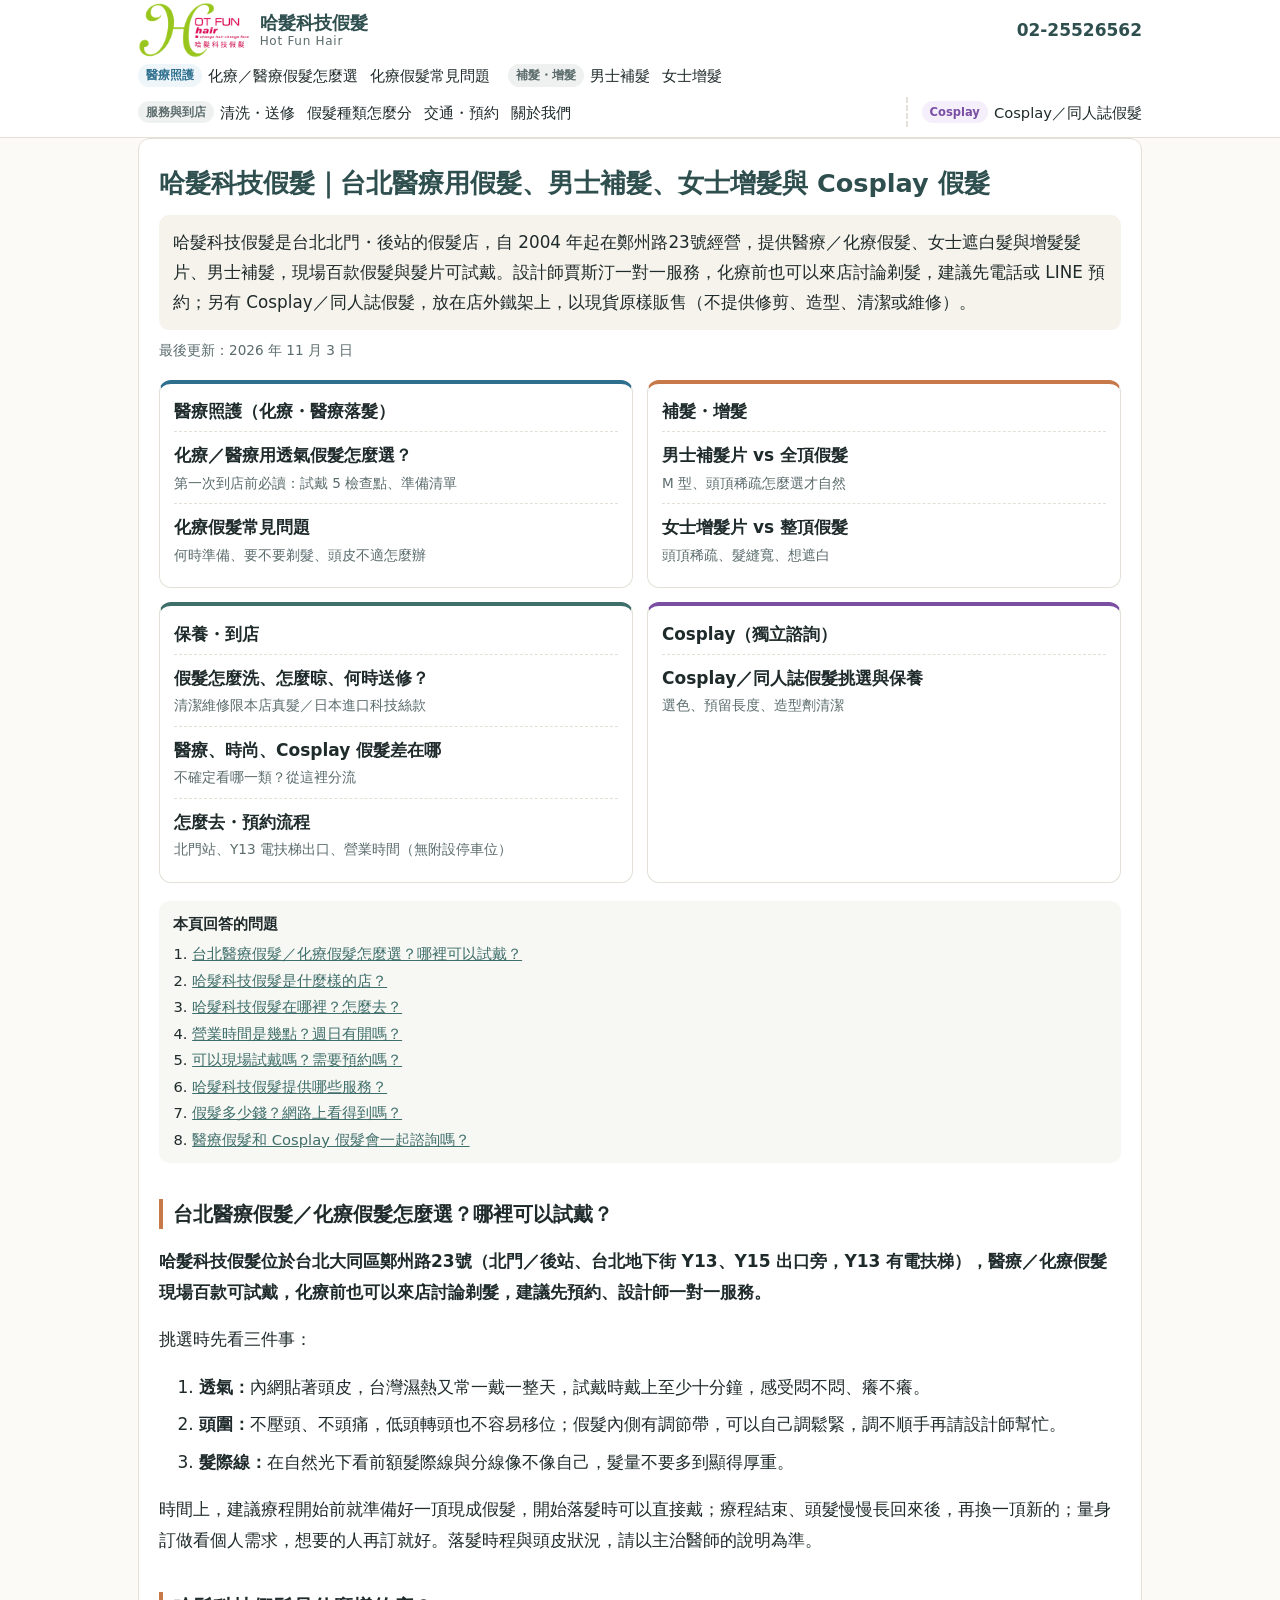
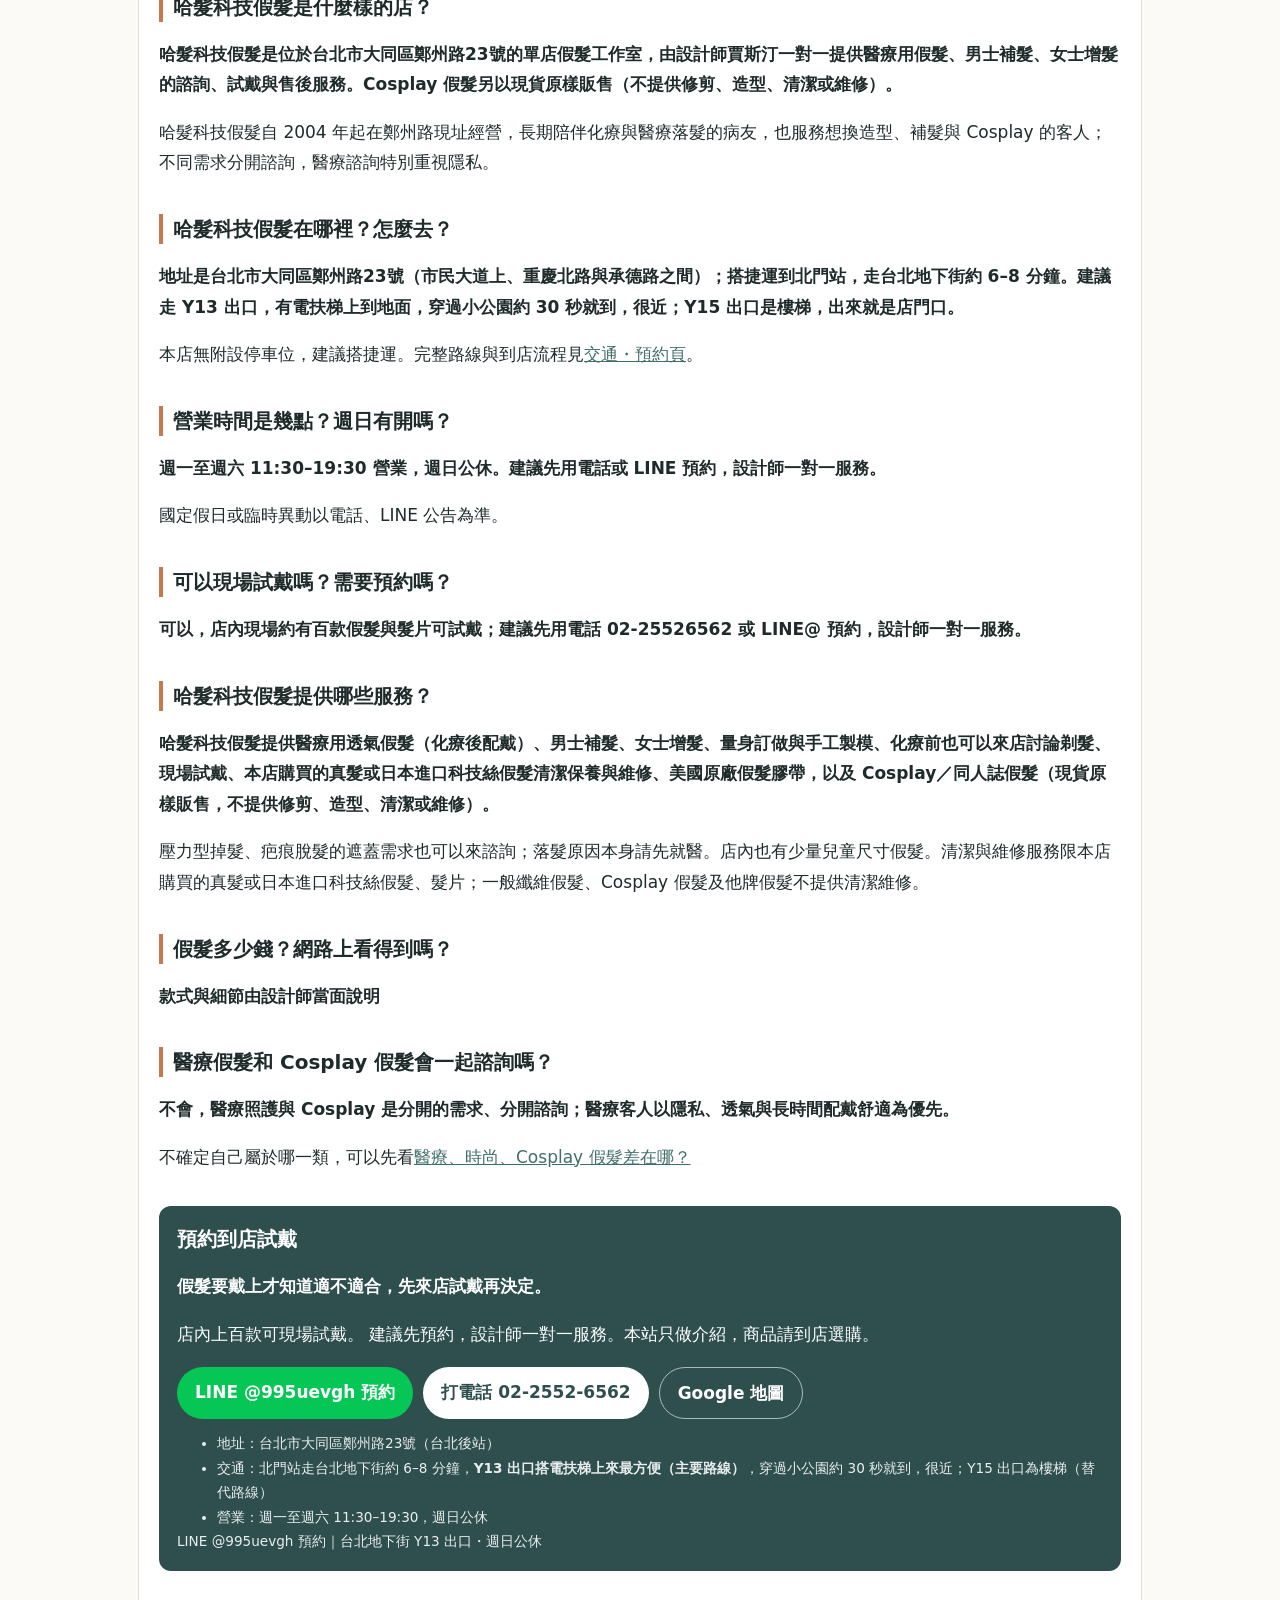
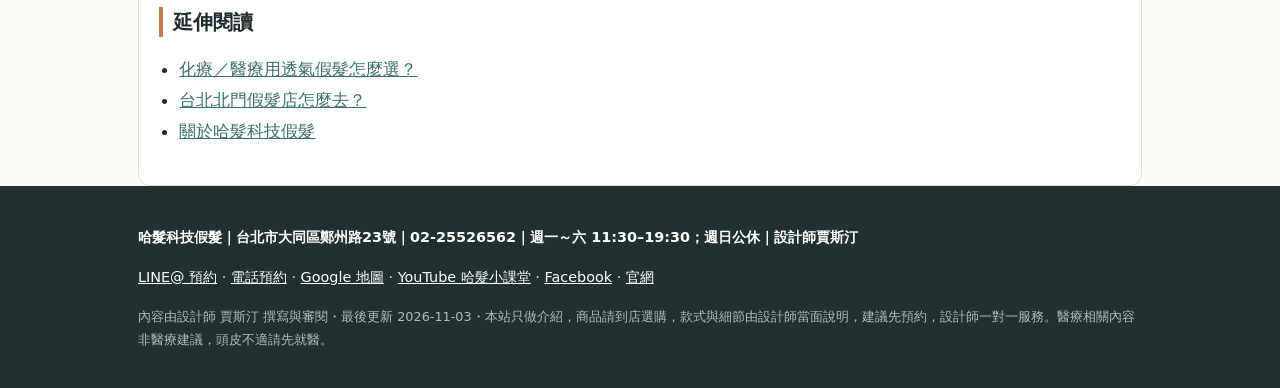
==== commit c2343952: "aeo-fix-preview: 拿掉價格與保證、Cosplay 改寫店外鐵架、保養頁水溫大約 40 度 依 Justin 11/17 決定：10 頁禁用字清零；cosplay 與相關頁只寫店外鐵架；" ====
--- a/index.html
+++ b/index.html
@@ -29,7 +29,7 @@
 <link rel="apple-touch-icon" href="apple-touch-icon.png">
 <link rel="stylesheet" href="styles.css">
 <script type="application/ld+json">
-{"@context":"https://schema.org","@graph":[{"@type":"Organization","@id":"https://j0933001724-hash.github.io/hotfunhair-aeo/#organization","name":"哈髮科技假髮","alternateName":["Hot Fun Hair","hotfun hair"],"url":"https://www.hotfunhair.com/","telephone":"+886-2-2552-6562","logo":{"@type":"ImageObject","url":"https://j0933001724-hash.github.io/hotfunhair-aeo/logo-512.png","width":512,"height":512},"founder":{"@id":"https://j0933001724-hash.github.io/hotfunhair-aeo/about.html#justin"},"sameAs":["https://www.hotfunhair.com/","https://www.youtube.com/channel/UCxOPaOjKT2M_qvZ90_0xKdw","https://www.facebook.com/hotfun.hair","https://line.me/ti/p/~@995uevgh"],"contactPoint":{"@type":"ContactPoint","telephone":"+886-2-2552-6562","contactType":"customer service","areaServed":"TW","availableLanguage":["zh-Hant"]}},{"@type":"Person","@id":"https://j0933001724-hash.github.io/hotfunhair-aeo/about.html#justin","name":"賈斯汀","alternateName":"Justin","jobTitle":"假髮設計師","worksFor":{"@id":"https://j0933001724-hash.github.io/hotfunhair-aeo/#organization"},"url":"https://j0933001724-hash.github.io/hotfunhair-aeo/about.html"},{"@type":"WebSite","@id":"https://j0933001724-hash.github.io/hotfunhair-aeo/#website","url":"https://j0933001724-hash.github.io/hotfunhair-aeo/","name":"哈髮科技假髮","alternateName":"Hot Fun Hair","description":"哈髮科技假髮是台北北門・後站的假髮店，2004 年起在大同區鄭州路23號（北門站・台北地下街 Y13、Y15 出口旁）經營：醫療／化療假髮、女士遮白髮與增髮髮片、男士補髮，現場百款試戴，化療前也可以來店討論剃髮，設計師一對一，請電話或 LINE 預約。","inLanguage":"zh-Hant-TW","publisher":{"@id":"https://j0933001724-hash.github.io/hotfunhair-aeo/#organization"}},{"@type":["HairSalon","Store"],"@id":"https://j0933001724-hash.github.io/hotfunhair-aeo/#localbusiness","name":"哈髮科技假髮","alternateName":"Hot Fun Hair","url":"https://www.hotfunhair.com/","telephone":"+886-2-2552-6562","image":["https://j0933001724-hash.github.io/hotfunhair-aeo/logo-512.png","https://j0933001724-hash.github.io/hotfunhair-aeo/og-image.png"],"parentOrganization":{"@id":"https://j0933001724-hash.github.io/hotfunhair-aeo/#organization"},"description":"哈髮科技假髮是台北北門・後站的假髮店，自 2004 年起在大同區鄭州路23號經營，提供醫療／化療假髮、女士遮白髮與增髮髮片、男士補髮，現場百款假髮與髮片可試戴，化療前也可以來店討論剃髮，設計師賈斯汀一對一服務。另有 Cosplay／同人誌假髮（現貨原樣販售），以及本店購買之真髮／日本進口科技絲假髮的清潔維修。營業：週一～六 11:30–19:30，週日公休；建議先預約，設計師一對一服務。","address":{"@type":"PostalAddress","streetAddress":"鄭州路23號","addressLocality":"大同區","addressRegion":"台北市","postalCode":"103","addressCountry":"TW"},"geo":{"@type":"GeoCoordinates","latitude":25.0495315,"longitude":121.5144498},"hasMap":"https://maps.google.com/maps?q=%E5%8F%B0%E5%8C%97%E5%B8%82%E5%A4%A7%E5%90%8C%E5%8D%80%E9%84%AD%E5%B7%9E%E8%B7%AF23%E8%99%9F","openingHoursSpecification":[{"@type":"OpeningHoursSpecification","dayOfWeek":["Monday","Tuesday","Wednesday","Thursday","Friday","Saturday"],"opens":"11:30","closes":"19:30"}],"employee":{"@id":"https://j0933001724-hash.github.io/hotfunhair-aeo/about.html#justin"},"sameAs":["https://www.youtube.com/channel/UCxOPaOjKT2M_qvZ90_0xKdw","https://www.facebook.com/hotfun.hair","https://line.me/ti/p/~@995uevgh"]},{"@type":"WebPage","@id":"https://j0933001724-hash.github.io/hotfunhair-aeo/#webpage","url":"https://j0933001724-hash.github.io/hotfunhair-aeo/","name":"哈髮科技假髮｜台北醫療用假髮・男士補髮・女士增髮・Cosplay 假髮（北門站）","description":"哈髮科技假髮是台北北門・後站的假髮店，2004 年起在大同區鄭州路23號（北門站・台北地下街 Y13、Y15 出口旁）經營：醫療／化療假髮、女士遮白髮與增髮髮片、男士補髮，現場百款試戴，化療前也可以來店討論剃髮，設計師一對一，請電話或 LINE 預約。","inLanguage":"zh-Hant-TW","isPartOf":{"@id":"https://j0933001724-hash.github.io/hotfunhair-aeo/#website"},"about":{"@id":"https://j0933001724-hash.github.io/hotfunhair-aeo/#organization"},"breadcrumb":{"@id":"https://j0933001724-hash.github.io/hotfunhair-aeo/#breadcrumb"},"dateModified":"2026-11-03"},{"@type":"BreadcrumbList","@id":"https://j0933001724-hash.github.io/hotfunhair-aeo/#breadcrumb","itemListElement":[{"@type":"ListItem","position":1,"name":"首頁","item":"https://j0933001724-hash.github.io/hotfunhair-aeo/"}]},{"@type":"FAQPage","@id":"https://j0933001724-hash.github.io/hotfunhair-aeo/#faq","inLanguage":"zh-Hant-TW","mainEntity":[{"@type":"Question","name":"台北醫療假髮／化療假髮怎麼選？哪裡可以試戴？","acceptedAnswer":{"@type":"Answer","text":"哈髮科技假髮位於台北大同區鄭州路23號（北門／後站、台北地下街 Y13、Y15 出口旁，Y13 有電扶梯），醫療／化療假髮現場百款可試戴，化療前也可以來店討論剃髮，建議先預約、設計師一對一服務。\n挑選時先看三件事：1. 透氣：內網貼著頭皮，台灣濕熱又常一戴一整天，試戴時戴上至少十分鐘，感受悶不悶、癢不癢。2. 頭圍：不壓頭、不頭痛，低頭轉頭也不容易移位；假髮內側有調節帶，可以自己調鬆緊，調不順手再請設計師幫忙。3. 髮際線：在自然光下看前額髮際線與分線像不像自己，髮量不要多到顯得厚重。\n時間上，建議療程開始前就準備好一頂現成假髮，開始落髮時可以直接戴；療程結束、頭髮慢慢長回來後，再換一頂新的；量身訂做看個人需求，想要的人再訂就好。落髮時程與頭皮狀況，請以主治醫師的說明為準。"}},{"@type":"Question","name":"哈髮科技假髮是什麼樣的店？","acceptedAnswer":{"@type":"Answer","text":"哈髮科技假髮是位於台北市大同區鄭州路23號的單店假髮工作室，由設計師賈斯汀一對一提供醫療用假髮、男士補髮、女士增髮的諮詢、試戴與售後服務。Cosplay 假髮另以現貨原樣販售（不提供修剪、造型、清潔或維修）。\n哈髮科技假髮自 2004 年起在鄭州路現址經營，長期陪伴化療與醫療落髮的病友，也服務想換造型、補髮與 Cosplay 的客人；不同需求分開諮詢，醫療諮詢特別重視隱私。"}},{"@type":"Question","name":"哈髮科技假髮在哪裡？怎麼去？","acceptedAnswer":{"@type":"Answer","text":"地址是台北市大同區鄭州路23號（市民大道上、重慶北路與承德路之間）；搭捷運到北門站，走台北地下街約 6–8 分鐘。建議走 Y13 出口，有電扶梯上到地面，穿過小公園約 30 秒就到，很近；Y15 出口是樓梯，出來就是店門口。\n本店無附設停車位，建議搭捷運。"}},{"@type":"Question","name":"營業時間是幾點？週日有開嗎？","acceptedAnswer":{"@type":"Answer","text":"週一至週六 11:30–19:30 營業，週日公休。建議先用電話或 LINE 預約，設計師一對一服務。\n國定假日或臨時異動以電話、LINE 公告為準。"}},{"@type":"Question","name":"可以現場試戴嗎？需要預約嗎？","acceptedAnswer":{"@type":"Answer","text":"可以，店內現場約有百款假髮與髮片可試戴；建議先用電話 02-25526562 或 LINE@ 預約，設計師一對一服務。"}},{"@type":"Question","name":"哈髮科技假髮提供哪些服務？","acceptedAnswer":{"@type":"Answer","text":"哈髮科技假髮提供醫療用透氣假髮（化療後配戴）、男士補髮、女士增髮、量身訂做與手工製模、化療前也可以來店討論剃髮、現場試戴、本店購買的真髮或日本進口科技絲假髮清潔保養與維修、美國原廠假髮膠帶，以及 Cosplay／同人誌假髮（現貨原樣販售，不提供修剪、造型、清潔或維修）。\n壓力型掉髮、疤痕脫髮的遮蓋需求也可以來諮詢；落髮原因本身請先就醫。店內也有少量兒童尺寸假髮。清潔與維修服務限本店購買的真髮或日本進口科技絲假髮、髮片；一般纖維假髮、Cosplay 假髮及他牌假髮不提供清潔維修。"}},{"@type":"Question","name":"假髮多少錢？網路上看得到嗎？","acceptedAnswer":{"@type":"Answer","text":"網站不列價格；款式與細節由設計師當面說明"}},{"@type":"Question","name":"醫療假髮和 Cosplay 假髮會一起諮詢嗎？","acceptedAnswer":{"@type":"Answer","text":"不會，醫療照護與 Cosplay 是分開的需求、分開諮詢；醫療客人以隱私、透氣與長時間配戴舒適為優先。\n不確定自己屬於哪一類，可以先看「醫療、時尚、Cosplay 假髮差在哪？」頁面。"}}]}]}
+{"@context":"https://schema.org","@graph":[{"@type":"Organization","@id":"https://j0933001724-hash.github.io/hotfunhair-aeo/#organization","name":"哈髮科技假髮","alternateName":["Hot Fun Hair","hotfun hair"],"url":"https://www.hotfunhair.com/","telephone":"+886-2-2552-6562","logo":{"@type":"ImageObject","url":"https://j0933001724-hash.github.io/hotfunhair-aeo/logo-512.png","width":512,"height":512},"founder":{"@id":"https://j0933001724-hash.github.io/hotfunhair-aeo/about.html#justin"},"sameAs":["https://www.hotfunhair.com/","https://www.youtube.com/channel/UCxOPaOjKT2M_qvZ90_0xKdw","https://www.facebook.com/hotfun.hair","https://line.me/ti/p/~@995uevgh"],"contactPoint":{"@type":"ContactPoint","telephone":"+886-2-2552-6562","contactType":"customer service","areaServed":"TW","availableLanguage":["zh-Hant"]}},{"@type":"Person","@id":"https://j0933001724-hash.github.io/hotfunhair-aeo/about.html#justin","name":"賈斯汀","alternateName":"Justin","jobTitle":"假髮設計師","worksFor":{"@id":"https://j0933001724-hash.github.io/hotfunhair-aeo/#organization"},"url":"https://j0933001724-hash.github.io/hotfunhair-aeo/about.html"},{"@type":"WebSite","@id":"https://j0933001724-hash.github.io/hotfunhair-aeo/#website","url":"https://j0933001724-hash.github.io/hotfunhair-aeo/","name":"哈髮科技假髮","alternateName":"Hot Fun Hair","description":"哈髮科技假髮是台北北門・後站的假髮店，2004 年起在大同區鄭州路23號（北門站・台北地下街 Y13、Y15 出口旁）經營：醫療／化療假髮、女士遮白髮與增髮髮片、男士補髮，現場百款試戴，化療前也可以來店討論剃髮，設計師一對一，請電話或 LINE 預約。","inLanguage":"zh-Hant-TW","publisher":{"@id":"https://j0933001724-hash.github.io/hotfunhair-aeo/#organization"}},{"@type":["HairSalon","Store"],"@id":"https://j0933001724-hash.github.io/hotfunhair-aeo/#localbusiness","name":"哈髮科技假髮","alternateName":"Hot Fun Hair","url":"https://www.hotfunhair.com/","telephone":"+886-2-2552-6562","image":["https://j0933001724-hash.github.io/hotfunhair-aeo/logo-512.png","https://j0933001724-hash.github.io/hotfunhair-aeo/og-image.png"],"parentOrganization":{"@id":"https://j0933001724-hash.github.io/hotfunhair-aeo/#organization"},"description":"哈髮科技假髮是台北北門・後站的假髮店，自 2004 年起在大同區鄭州路23號經營，提供醫療／化療假髮、女士遮白髮與增髮髮片、男士補髮，現場百款假髮與髮片可試戴，化療前也可以來店討論剃髮，設計師賈斯汀一對一服務。另有 Cosplay／同人誌假髮（現貨原樣販售，放在店外鐵架上），以及本店購買之真髮／日本進口科技絲假髮的清潔維修。營業：週一～六 11:30–19:30，週日公休；建議先預約，設計師一對一服務。","address":{"@type":"PostalAddress","streetAddress":"鄭州路23號","addressLocality":"大同區","addressRegion":"台北市","postalCode":"103","addressCountry":"TW"},"geo":{"@type":"GeoCoordinates","latitude":25.0495315,"longitude":121.5144498},"hasMap":"https://maps.google.com/maps?q=%E5%8F%B0%E5%8C%97%E5%B8%82%E5%A4%A7%E5%90%8C%E5%8D%80%E9%84%AD%E5%B7%9E%E8%B7%AF23%E8%99%9F","openingHoursSpecification":[{"@type":"OpeningHoursSpecification","dayOfWeek":["Monday","Tuesday","Wednesday","Thursday","Friday","Saturday"],"opens":"11:30","closes":"19:30"}],"employee":{"@id":"https://j0933001724-hash.github.io/hotfunhair-aeo/about.html#justin"},"sameAs":["https://www.youtube.com/channel/UCxOPaOjKT2M_qvZ90_0xKdw","https://www.facebook.com/hotfun.hair","https://line.me/ti/p/~@995uevgh"]},{"@type":"WebPage","@id":"https://j0933001724-hash.github.io/hotfunhair-aeo/#webpage","url":"https://j0933001724-hash.github.io/hotfunhair-aeo/","name":"哈髮科技假髮｜台北醫療用假髮・男士補髮・女士增髮・Cosplay 假髮（北門站）","description":"哈髮科技假髮是台北北門・後站的假髮店，2004 年起在大同區鄭州路23號（北門站・台北地下街 Y13、Y15 出口旁）經營：醫療／化療假髮、女士遮白髮與增髮髮片、男士補髮，現場百款試戴，化療前也可以來店討論剃髮，設計師一對一，請電話或 LINE 預約。","inLanguage":"zh-Hant-TW","isPartOf":{"@id":"https://j0933001724-hash.github.io/hotfunhair-aeo/#website"},"about":{"@id":"https://j0933001724-hash.github.io/hotfunhair-aeo/#organization"},"breadcrumb":{"@id":"https://j0933001724-hash.github.io/hotfunhair-aeo/#breadcrumb"},"dateModified":"2026-11-03"},{"@type":"BreadcrumbList","@id":"https://j0933001724-hash.github.io/hotfunhair-aeo/#breadcrumb","itemListElement":[{"@type":"ListItem","position":1,"name":"首頁","item":"https://j0933001724-hash.github.io/hotfunhair-aeo/"}]},{"@type":"FAQPage","@id":"https://j0933001724-hash.github.io/hotfunhair-aeo/#faq","inLanguage":"zh-Hant-TW","mainEntity":[{"@type":"Question","name":"台北醫療假髮／化療假髮怎麼選？哪裡可以試戴？","acceptedAnswer":{"@type":"Answer","text":"哈髮科技假髮位於台北大同區鄭州路23號（北門／後站、台北地下街 Y13、Y15 出口旁，Y13 有電扶梯），醫療／化療假髮現場百款可試戴，化療前也可以來店討論剃髮，建議先預約、設計師一對一服務。\n挑選時先看三件事：1. 透氣：內網貼著頭皮，台灣濕熱又常一戴一整天，試戴時戴上至少十分鐘，感受悶不悶、癢不癢。2. 頭圍：不壓頭、不頭痛，低頭轉頭也不容易移位；假髮內側有調節帶，可以自己調鬆緊，調不順手再請設計師幫忙。3. 髮際線：在自然光下看前額髮際線與分線像不像自己，髮量不要多到顯得厚重。\n時間上，建議療程開始前就準備好一頂現成假髮，開始落髮時可以直接戴；療程結束、頭髮慢慢長回來後，再換一頂新的；量身訂做看個人需求，想要的人再訂就好。落髮時程與頭皮狀況，請以主治醫師的說明為準。"}},{"@type":"Question","name":"哈髮科技假髮是什麼樣的店？","acceptedAnswer":{"@type":"Answer","text":"哈髮科技假髮是位於台北市大同區鄭州路23號的單店假髮工作室，由設計師賈斯汀一對一提供醫療用假髮、男士補髮、女士增髮的諮詢、試戴與售後服務。Cosplay 假髮另以現貨原樣販售（不提供修剪、造型、清潔或維修）。\n哈髮科技假髮自 2004 年起在鄭州路現址經營，長期陪伴化療與醫療落髮的病友，也服務想換造型、補髮與 Cosplay 的客人；不同需求分開諮詢，醫療諮詢特別重視隱私。"}},{"@type":"Question","name":"哈髮科技假髮在哪裡？怎麼去？","acceptedAnswer":{"@type":"Answer","text":"地址是台北市大同區鄭州路23號（市民大道上、重慶北路與承德路之間）；搭捷運到北門站，走台北地下街約 6–8 分鐘。建議走 Y13 出口，有電扶梯上到地面，穿過小公園約 30 秒就到，很近；Y15 出口是樓梯，出來就是店門口。\n本店無附設停車位，建議搭捷運。"}},{"@type":"Question","name":"營業時間是幾點？週日有開嗎？","acceptedAnswer":{"@type":"Answer","text":"週一至週六 11:30–19:30 營業，週日公休。建議先用電話或 LINE 預約，設計師一對一服務。\n國定假日或臨時異動以電話、LINE 公告為準。"}},{"@type":"Question","name":"可以現場試戴嗎？需要預約嗎？","acceptedAnswer":{"@type":"Answer","text":"可以，店內現場約有百款假髮與髮片可試戴；建議先用電話 02-25526562 或 LINE@ 預約，設計師一對一服務。"}},{"@type":"Question","name":"哈髮科技假髮提供哪些服務？","acceptedAnswer":{"@type":"Answer","text":"哈髮科技假髮提供醫療用透氣假髮（化療後配戴）、男士補髮、女士增髮、量身訂做與手工製模、化療前也可以來店討論剃髮、現場試戴、本店購買的真髮或日本進口科技絲假髮清潔保養與維修、美國原廠假髮膠帶，以及 Cosplay／同人誌假髮（現貨原樣販售，不提供修剪、造型、清潔或維修）。\n壓力型掉髮、疤痕脫髮的遮蓋需求也可以來諮詢；落髮原因本身請先就醫。店內也有少量兒童尺寸假髮。清潔與維修服務限本店購買的真髮或日本進口科技絲假髮、髮片；一般纖維假髮、Cosplay 假髮及他牌假髮不提供清潔維修。"}},{"@type":"Question","name":"假髮多少錢？網路上看得到嗎？","acceptedAnswer":{"@type":"Answer","text":"款式與細節由設計師當面說明"}},{"@type":"Question","name":"醫療假髮和 Cosplay 假髮會一起諮詢嗎？","acceptedAnswer":{"@type":"Answer","text":"不會，醫療照護與 Cosplay 是分開的需求、分開諮詢；醫療客人以隱私、透氣與長時間配戴舒適為優先。\n不確定自己屬於哪一類，可以先看「醫療、時尚、Cosplay 假髮差在哪？」頁面。"}}]}]}
 </script>
 </head>
 <body class="page-index">
@@ -47,7 +47,7 @@
 <article class="content">
   <header class="page-head">
     <h1>哈髮科技假髮｜台北醫療用假髮、男士補髮、女士增髮與 Cosplay 假髮</h1>
-    <p class="lead">哈髮科技假髮是台北北門・後站的假髮店，自 2004 年起在鄭州路23號經營，提供醫療／化療假髮、女士遮白髮與增髮髮片、男士補髮，現場百款假髮與髮片可試戴。設計師賈斯汀一對一服務，化療前也可以來店討論剃髮，建議先電話或 LINE 預約；另有 Cosplay／同人誌假髮，以現貨原樣販售（不提供修剪、造型、清潔或維修）。</p>
+    <p class="lead">哈髮科技假髮是台北北門・後站的假髮店，自 2004 年起在鄭州路23號經營，提供醫療／化療假髮、女士遮白髮與增髮髮片、男士補髮，現場百款假髮與髮片可試戴。設計師賈斯汀一對一服務，化療前也可以來店討論剃髮，建議先電話或 LINE 預約；另有 Cosplay／同人誌假髮，放在店外鐵架上，以現貨原樣販售（不提供修剪、造型、清潔或維修）。</p>
     <p class="byline">最後更新：<time datetime="2026-11-03">2026 年 11 月 3 日</time></p>
   </header>
   
@@ -88,7 +88,7 @@
 <section class="qa"><h2>營業時間是幾點？週日有開嗎？</h2><p class="answer">週一至週六 11:30–19:30 營業，週日公休。建議先用電話或 LINE 預約，設計師一對一服務。</p><p>國定假日或臨時異動以電話、LINE 公告為準。</p></section>
 <section class="qa"><h2>可以現場試戴嗎？需要預約嗎？</h2><p class="answer">可以，店內現場約有百款假髮與髮片可試戴；建議先用電話 02-25526562 或 LINE@ 預約，設計師一對一服務。</p></section>
 <section class="qa"><h2>哈髮科技假髮提供哪些服務？</h2><p class="answer">哈髮科技假髮提供醫療用透氣假髮（化療後配戴）、男士補髮、女士增髮、量身訂做與手工製模、化療前也可以來店討論剃髮、現場試戴、本店購買的真髮或日本進口科技絲假髮清潔保養與維修、美國原廠假髮膠帶，以及 Cosplay／同人誌假髮（現貨原樣販售，不提供修剪、造型、清潔或維修）。</p><p>壓力型掉髮、疤痕脫髮的遮蓋需求也可以來諮詢；落髮原因本身請先就醫。店內也有少量兒童尺寸假髮。清潔與維修服務限本店購買的真髮或日本進口科技絲假髮、髮片；一般纖維假髮、Cosplay 假髮及他牌假髮不提供清潔維修。</p></section>
-<section class="qa"><h2>假髮多少錢？網路上看得到嗎？</h2><p class="answer">網站不列價格；款式與細節由設計師當面說明</p></section>
+<section class="qa"><h2>假髮多少錢？網路上看得到嗎？</h2><p class="answer">款式與細節由設計師當面說明</p></section>
 <section class="qa"><h2>醫療假髮和 Cosplay 假髮會一起諮詢嗎？</h2><p class="answer">不會，醫療照護與 Cosplay 是分開的需求、分開諮詢；醫療客人以隱私、透氣與長時間配戴舒適為優先。</p><p>不確定自己屬於哪一類，可以先看<a href="wig-types.html">醫療、時尚、Cosplay 假髮差在哪？</a></p></section>
   
   
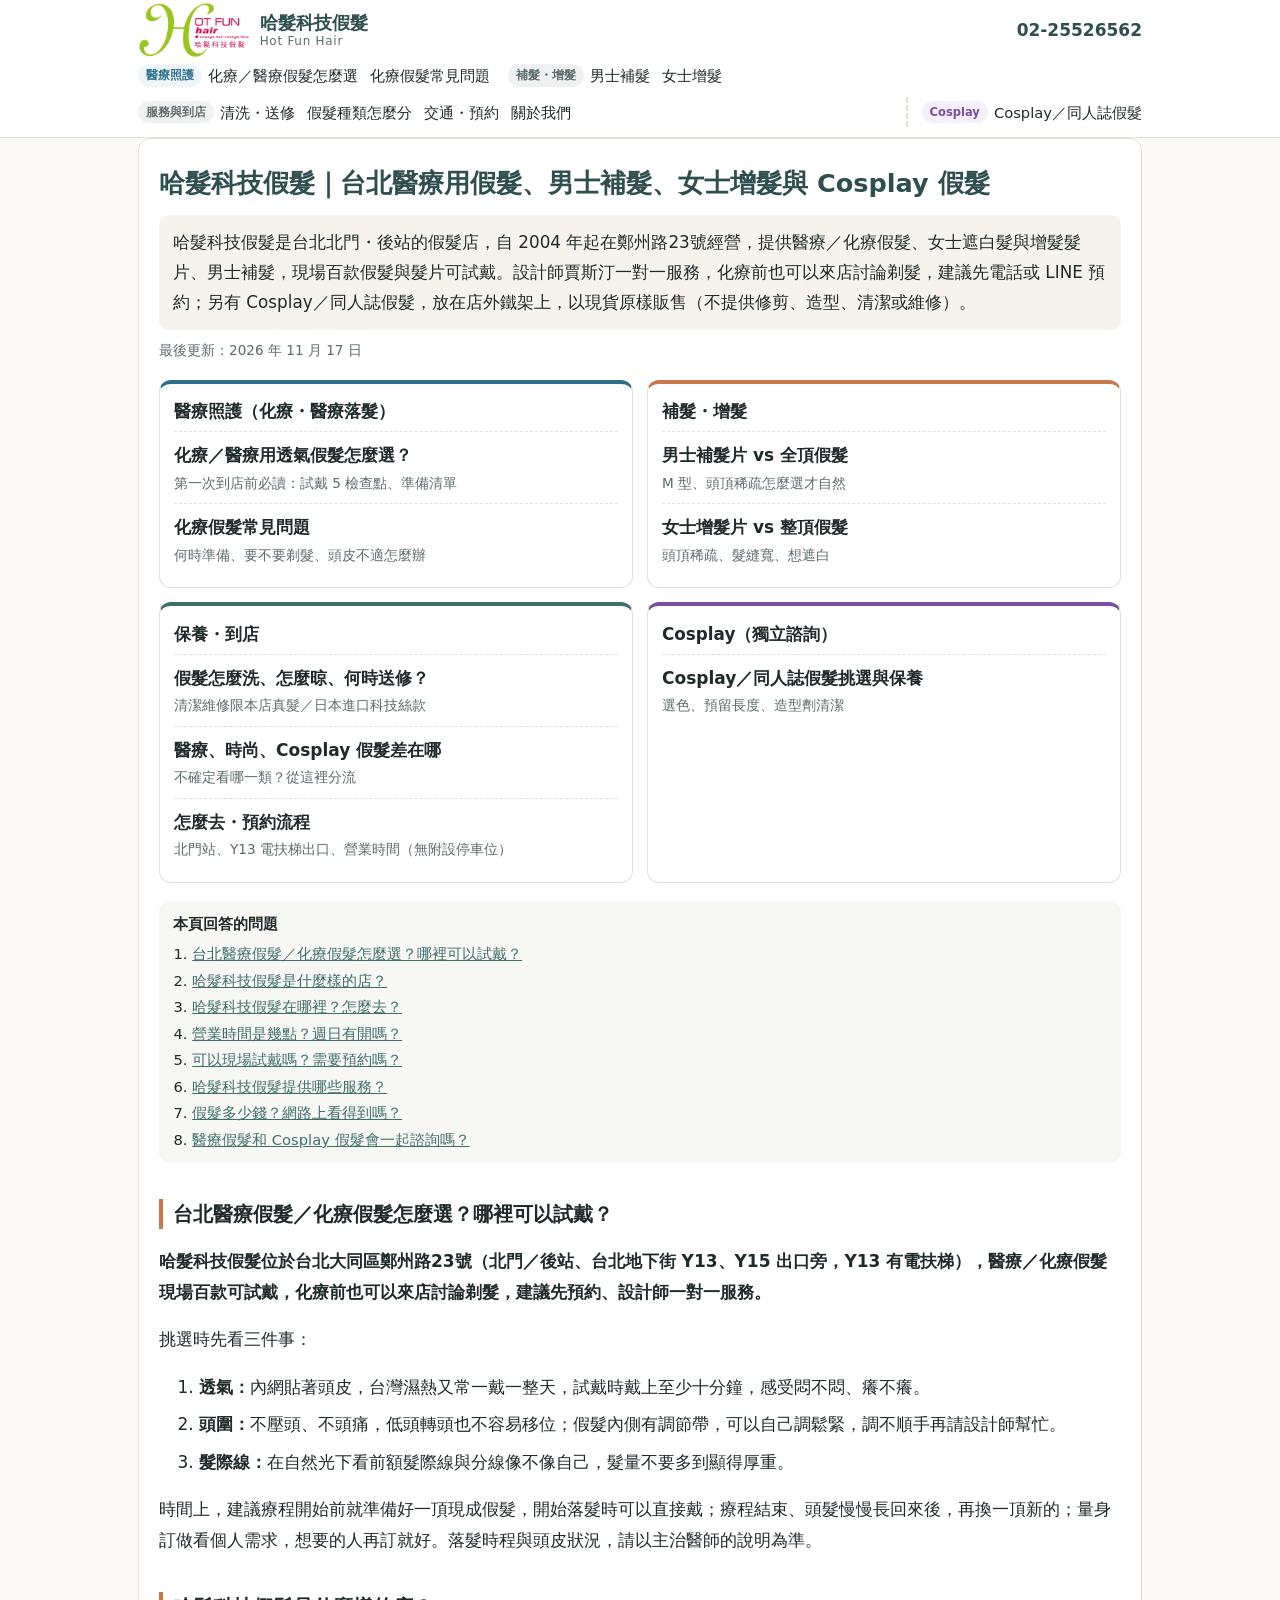
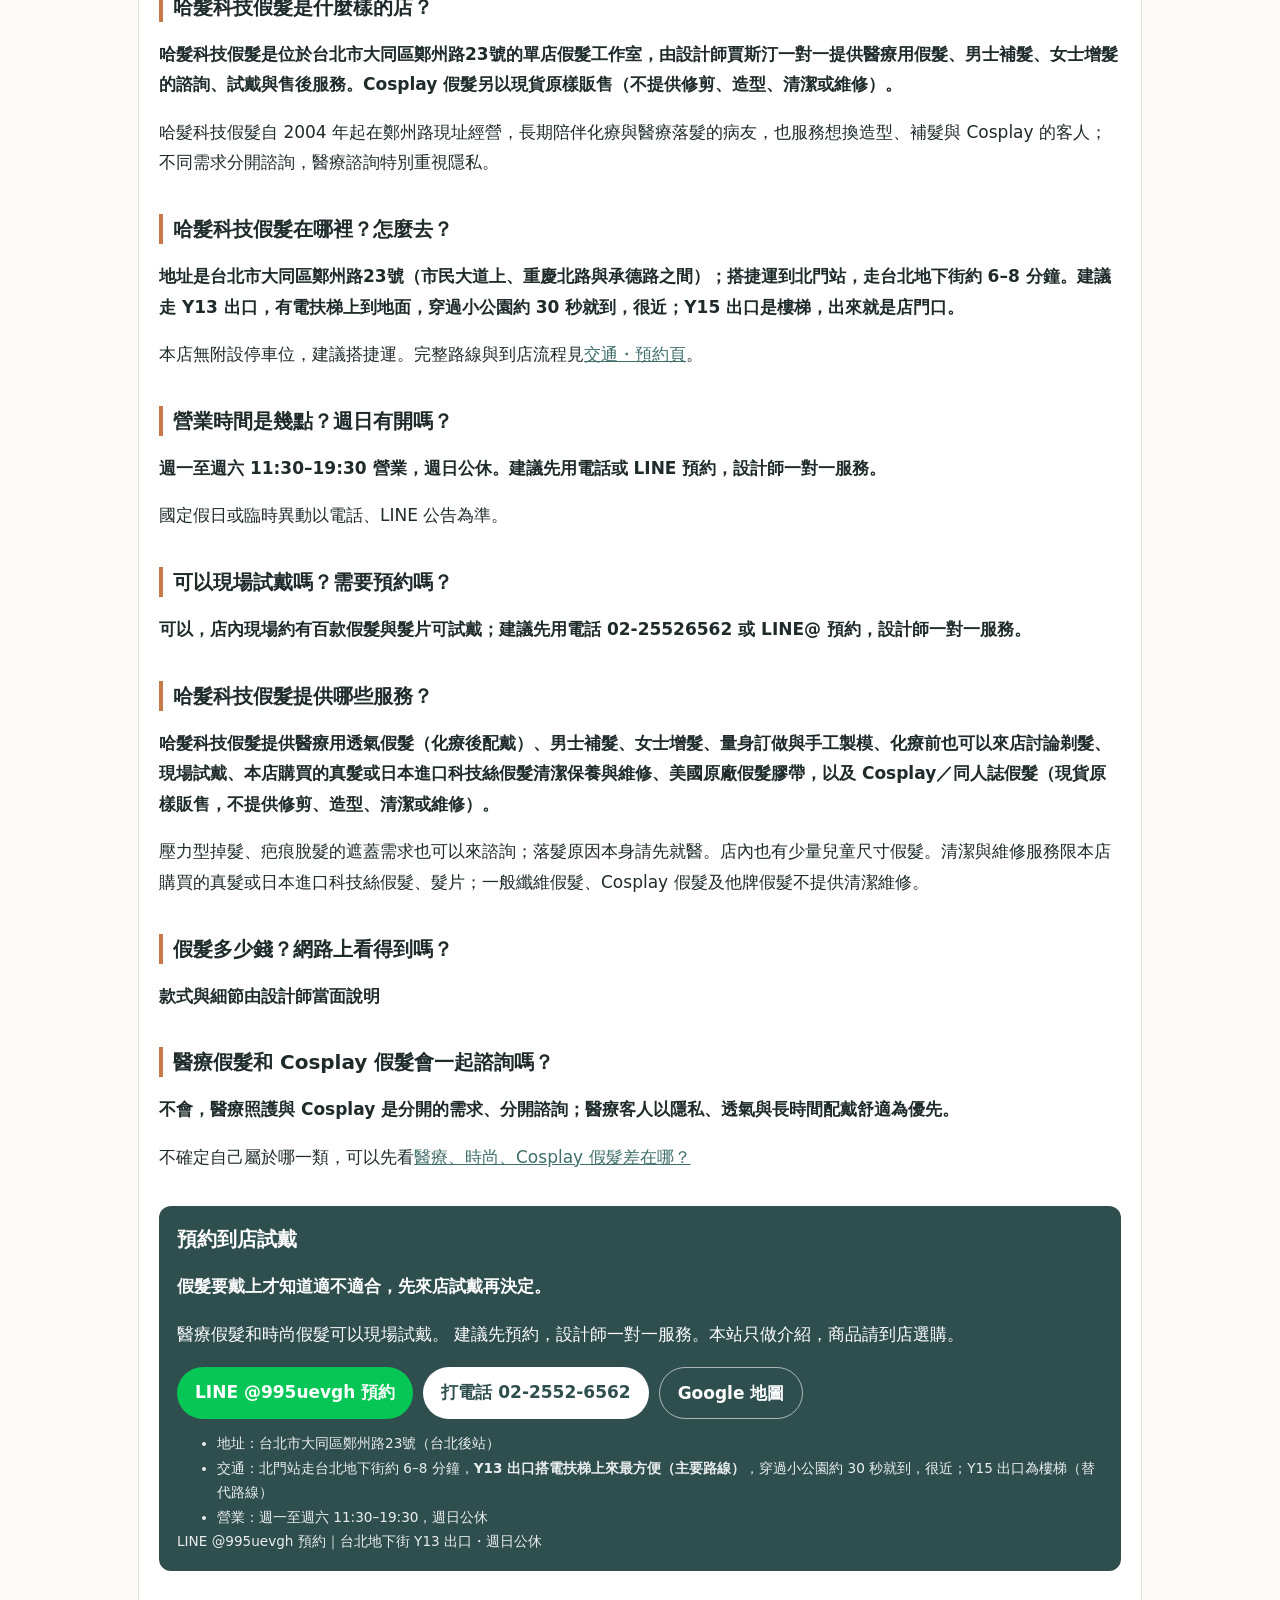
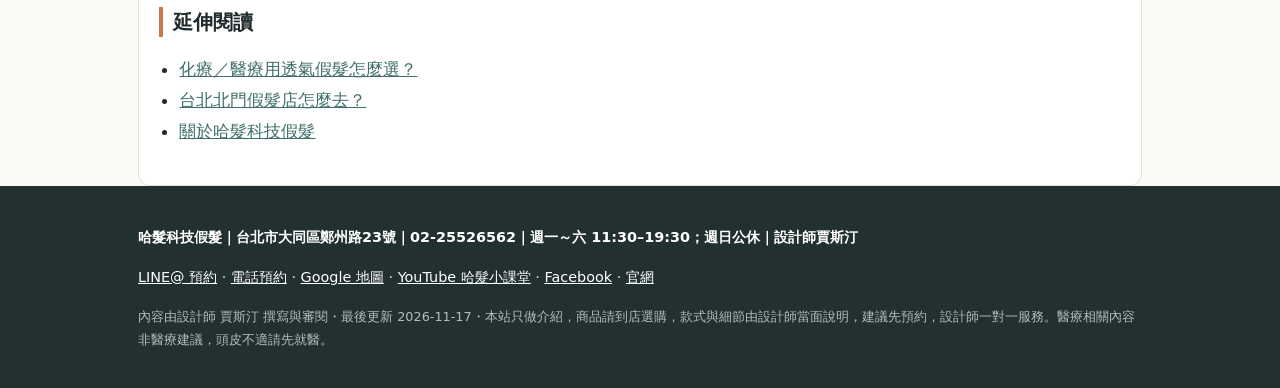
==== commit 77dd671b: "aeo-fix-preview: CTA 改寫醫療與時尚假髮可試戴、壽命改「用得更久」、日期改 2026-11-17 軍師審 c234395 後修改：共用 CTA 不再寫「上百款」（主站無此寫法），改" ====
--- a/index.html
+++ b/index.html
@@ -29,7 +29,7 @@
 <link rel="apple-touch-icon" href="apple-touch-icon.png">
 <link rel="stylesheet" href="styles.css">
 <script type="application/ld+json">
-{"@context":"https://schema.org","@graph":[{"@type":"Organization","@id":"https://j0933001724-hash.github.io/hotfunhair-aeo/#organization","name":"哈髮科技假髮","alternateName":["Hot Fun Hair","hotfun hair"],"url":"https://www.hotfunhair.com/","telephone":"+886-2-2552-6562","logo":{"@type":"ImageObject","url":"https://j0933001724-hash.github.io/hotfunhair-aeo/logo-512.png","width":512,"height":512},"founder":{"@id":"https://j0933001724-hash.github.io/hotfunhair-aeo/about.html#justin"},"sameAs":["https://www.hotfunhair.com/","https://www.youtube.com/channel/UCxOPaOjKT2M_qvZ90_0xKdw","https://www.facebook.com/hotfun.hair","https://line.me/ti/p/~@995uevgh"],"contactPoint":{"@type":"ContactPoint","telephone":"+886-2-2552-6562","contactType":"customer service","areaServed":"TW","availableLanguage":["zh-Hant"]}},{"@type":"Person","@id":"https://j0933001724-hash.github.io/hotfunhair-aeo/about.html#justin","name":"賈斯汀","alternateName":"Justin","jobTitle":"假髮設計師","worksFor":{"@id":"https://j0933001724-hash.github.io/hotfunhair-aeo/#organization"},"url":"https://j0933001724-hash.github.io/hotfunhair-aeo/about.html"},{"@type":"WebSite","@id":"https://j0933001724-hash.github.io/hotfunhair-aeo/#website","url":"https://j0933001724-hash.github.io/hotfunhair-aeo/","name":"哈髮科技假髮","alternateName":"Hot Fun Hair","description":"哈髮科技假髮是台北北門・後站的假髮店，2004 年起在大同區鄭州路23號（北門站・台北地下街 Y13、Y15 出口旁）經營：醫療／化療假髮、女士遮白髮與增髮髮片、男士補髮，現場百款試戴，化療前也可以來店討論剃髮，設計師一對一，請電話或 LINE 預約。","inLanguage":"zh-Hant-TW","publisher":{"@id":"https://j0933001724-hash.github.io/hotfunhair-aeo/#organization"}},{"@type":["HairSalon","Store"],"@id":"https://j0933001724-hash.github.io/hotfunhair-aeo/#localbusiness","name":"哈髮科技假髮","alternateName":"Hot Fun Hair","url":"https://www.hotfunhair.com/","telephone":"+886-2-2552-6562","image":["https://j0933001724-hash.github.io/hotfunhair-aeo/logo-512.png","https://j0933001724-hash.github.io/hotfunhair-aeo/og-image.png"],"parentOrganization":{"@id":"https://j0933001724-hash.github.io/hotfunhair-aeo/#organization"},"description":"哈髮科技假髮是台北北門・後站的假髮店，自 2004 年起在大同區鄭州路23號經營，提供醫療／化療假髮、女士遮白髮與增髮髮片、男士補髮，現場百款假髮與髮片可試戴，化療前也可以來店討論剃髮，設計師賈斯汀一對一服務。另有 Cosplay／同人誌假髮（現貨原樣販售，放在店外鐵架上），以及本店購買之真髮／日本進口科技絲假髮的清潔維修。營業：週一～六 11:30–19:30，週日公休；建議先預約，設計師一對一服務。","address":{"@type":"PostalAddress","streetAddress":"鄭州路23號","addressLocality":"大同區","addressRegion":"台北市","postalCode":"103","addressCountry":"TW"},"geo":{"@type":"GeoCoordinates","latitude":25.0495315,"longitude":121.5144498},"hasMap":"https://maps.google.com/maps?q=%E5%8F%B0%E5%8C%97%E5%B8%82%E5%A4%A7%E5%90%8C%E5%8D%80%E9%84%AD%E5%B7%9E%E8%B7%AF23%E8%99%9F","openingHoursSpecification":[{"@type":"OpeningHoursSpecification","dayOfWeek":["Monday","Tuesday","Wednesday","Thursday","Friday","Saturday"],"opens":"11:30","closes":"19:30"}],"employee":{"@id":"https://j0933001724-hash.github.io/hotfunhair-aeo/about.html#justin"},"sameAs":["https://www.youtube.com/channel/UCxOPaOjKT2M_qvZ90_0xKdw","https://www.facebook.com/hotfun.hair","https://line.me/ti/p/~@995uevgh"]},{"@type":"WebPage","@id":"https://j0933001724-hash.github.io/hotfunhair-aeo/#webpage","url":"https://j0933001724-hash.github.io/hotfunhair-aeo/","name":"哈髮科技假髮｜台北醫療用假髮・男士補髮・女士增髮・Cosplay 假髮（北門站）","description":"哈髮科技假髮是台北北門・後站的假髮店，2004 年起在大同區鄭州路23號（北門站・台北地下街 Y13、Y15 出口旁）經營：醫療／化療假髮、女士遮白髮與增髮髮片、男士補髮，現場百款試戴，化療前也可以來店討論剃髮，設計師一對一，請電話或 LINE 預約。","inLanguage":"zh-Hant-TW","isPartOf":{"@id":"https://j0933001724-hash.github.io/hotfunhair-aeo/#website"},"about":{"@id":"https://j0933001724-hash.github.io/hotfunhair-aeo/#organization"},"breadcrumb":{"@id":"https://j0933001724-hash.github.io/hotfunhair-aeo/#breadcrumb"},"dateModified":"2026-11-03"},{"@type":"BreadcrumbList","@id":"https://j0933001724-hash.github.io/hotfunhair-aeo/#breadcrumb","itemListElement":[{"@type":"ListItem","position":1,"name":"首頁","item":"https://j0933001724-hash.github.io/hotfunhair-aeo/"}]},{"@type":"FAQPage","@id":"https://j0933001724-hash.github.io/hotfunhair-aeo/#faq","inLanguage":"zh-Hant-TW","mainEntity":[{"@type":"Question","name":"台北醫療假髮／化療假髮怎麼選？哪裡可以試戴？","acceptedAnswer":{"@type":"Answer","text":"哈髮科技假髮位於台北大同區鄭州路23號（北門／後站、台北地下街 Y13、Y15 出口旁，Y13 有電扶梯），醫療／化療假髮現場百款可試戴，化療前也可以來店討論剃髮，建議先預約、設計師一對一服務。\n挑選時先看三件事：1. 透氣：內網貼著頭皮，台灣濕熱又常一戴一整天，試戴時戴上至少十分鐘，感受悶不悶、癢不癢。2. 頭圍：不壓頭、不頭痛，低頭轉頭也不容易移位；假髮內側有調節帶，可以自己調鬆緊，調不順手再請設計師幫忙。3. 髮際線：在自然光下看前額髮際線與分線像不像自己，髮量不要多到顯得厚重。\n時間上，建議療程開始前就準備好一頂現成假髮，開始落髮時可以直接戴；療程結束、頭髮慢慢長回來後，再換一頂新的；量身訂做看個人需求，想要的人再訂就好。落髮時程與頭皮狀況，請以主治醫師的說明為準。"}},{"@type":"Question","name":"哈髮科技假髮是什麼樣的店？","acceptedAnswer":{"@type":"Answer","text":"哈髮科技假髮是位於台北市大同區鄭州路23號的單店假髮工作室，由設計師賈斯汀一對一提供醫療用假髮、男士補髮、女士增髮的諮詢、試戴與售後服務。Cosplay 假髮另以現貨原樣販售（不提供修剪、造型、清潔或維修）。\n哈髮科技假髮自 2004 年起在鄭州路現址經營，長期陪伴化療與醫療落髮的病友，也服務想換造型、補髮與 Cosplay 的客人；不同需求分開諮詢，醫療諮詢特別重視隱私。"}},{"@type":"Question","name":"哈髮科技假髮在哪裡？怎麼去？","acceptedAnswer":{"@type":"Answer","text":"地址是台北市大同區鄭州路23號（市民大道上、重慶北路與承德路之間）；搭捷運到北門站，走台北地下街約 6–8 分鐘。建議走 Y13 出口，有電扶梯上到地面，穿過小公園約 30 秒就到，很近；Y15 出口是樓梯，出來就是店門口。\n本店無附設停車位，建議搭捷運。"}},{"@type":"Question","name":"營業時間是幾點？週日有開嗎？","acceptedAnswer":{"@type":"Answer","text":"週一至週六 11:30–19:30 營業，週日公休。建議先用電話或 LINE 預約，設計師一對一服務。\n國定假日或臨時異動以電話、LINE 公告為準。"}},{"@type":"Question","name":"可以現場試戴嗎？需要預約嗎？","acceptedAnswer":{"@type":"Answer","text":"可以，店內現場約有百款假髮與髮片可試戴；建議先用電話 02-25526562 或 LINE@ 預約，設計師一對一服務。"}},{"@type":"Question","name":"哈髮科技假髮提供哪些服務？","acceptedAnswer":{"@type":"Answer","text":"哈髮科技假髮提供醫療用透氣假髮（化療後配戴）、男士補髮、女士增髮、量身訂做與手工製模、化療前也可以來店討論剃髮、現場試戴、本店購買的真髮或日本進口科技絲假髮清潔保養與維修、美國原廠假髮膠帶，以及 Cosplay／同人誌假髮（現貨原樣販售，不提供修剪、造型、清潔或維修）。\n壓力型掉髮、疤痕脫髮的遮蓋需求也可以來諮詢；落髮原因本身請先就醫。店內也有少量兒童尺寸假髮。清潔與維修服務限本店購買的真髮或日本進口科技絲假髮、髮片；一般纖維假髮、Cosplay 假髮及他牌假髮不提供清潔維修。"}},{"@type":"Question","name":"假髮多少錢？網路上看得到嗎？","acceptedAnswer":{"@type":"Answer","text":"款式與細節由設計師當面說明"}},{"@type":"Question","name":"醫療假髮和 Cosplay 假髮會一起諮詢嗎？","acceptedAnswer":{"@type":"Answer","text":"不會，醫療照護與 Cosplay 是分開的需求、分開諮詢；醫療客人以隱私、透氣與長時間配戴舒適為優先。\n不確定自己屬於哪一類，可以先看「醫療、時尚、Cosplay 假髮差在哪？」頁面。"}}]}]}
+{"@context":"https://schema.org","@graph":[{"@type":"Organization","@id":"https://j0933001724-hash.github.io/hotfunhair-aeo/#organization","name":"哈髮科技假髮","alternateName":["Hot Fun Hair","hotfun hair"],"url":"https://www.hotfunhair.com/","telephone":"+886-2-2552-6562","logo":{"@type":"ImageObject","url":"https://j0933001724-hash.github.io/hotfunhair-aeo/logo-512.png","width":512,"height":512},"founder":{"@id":"https://j0933001724-hash.github.io/hotfunhair-aeo/about.html#justin"},"sameAs":["https://www.hotfunhair.com/","https://www.youtube.com/channel/UCxOPaOjKT2M_qvZ90_0xKdw","https://www.facebook.com/hotfun.hair","https://line.me/ti/p/~@995uevgh"],"contactPoint":{"@type":"ContactPoint","telephone":"+886-2-2552-6562","contactType":"customer service","areaServed":"TW","availableLanguage":["zh-Hant"]}},{"@type":"Person","@id":"https://j0933001724-hash.github.io/hotfunhair-aeo/about.html#justin","name":"賈斯汀","alternateName":"Justin","jobTitle":"假髮設計師","worksFor":{"@id":"https://j0933001724-hash.github.io/hotfunhair-aeo/#organization"},"url":"https://j0933001724-hash.github.io/hotfunhair-aeo/about.html"},{"@type":"WebSite","@id":"https://j0933001724-hash.github.io/hotfunhair-aeo/#website","url":"https://j0933001724-hash.github.io/hotfunhair-aeo/","name":"哈髮科技假髮","alternateName":"Hot Fun Hair","description":"哈髮科技假髮是台北北門・後站的假髮店，2004 年起在大同區鄭州路23號（北門站・台北地下街 Y13、Y15 出口旁）經營：醫療／化療假髮、女士遮白髮與增髮髮片、男士補髮，現場百款試戴，化療前也可以來店討論剃髮，設計師一對一，請電話或 LINE 預約。","inLanguage":"zh-Hant-TW","publisher":{"@id":"https://j0933001724-hash.github.io/hotfunhair-aeo/#organization"}},{"@type":["HairSalon","Store"],"@id":"https://j0933001724-hash.github.io/hotfunhair-aeo/#localbusiness","name":"哈髮科技假髮","alternateName":"Hot Fun Hair","url":"https://www.hotfunhair.com/","telephone":"+886-2-2552-6562","image":["https://j0933001724-hash.github.io/hotfunhair-aeo/logo-512.png","https://j0933001724-hash.github.io/hotfunhair-aeo/og-image.png"],"parentOrganization":{"@id":"https://j0933001724-hash.github.io/hotfunhair-aeo/#organization"},"description":"哈髮科技假髮是台北北門・後站的假髮店，自 2004 年起在大同區鄭州路23號經營，提供醫療／化療假髮、女士遮白髮與增髮髮片、男士補髮，現場百款假髮與髮片可試戴，化療前也可以來店討論剃髮，設計師賈斯汀一對一服務。另有 Cosplay／同人誌假髮（現貨原樣販售，放在店外鐵架上），以及本店購買之真髮／日本進口科技絲假髮的清潔維修。營業：週一～六 11:30–19:30，週日公休；建議先預約，設計師一對一服務。","address":{"@type":"PostalAddress","streetAddress":"鄭州路23號","addressLocality":"大同區","addressRegion":"台北市","postalCode":"103","addressCountry":"TW"},"geo":{"@type":"GeoCoordinates","latitude":25.0495315,"longitude":121.5144498},"hasMap":"https://maps.google.com/maps?q=%E5%8F%B0%E5%8C%97%E5%B8%82%E5%A4%A7%E5%90%8C%E5%8D%80%E9%84%AD%E5%B7%9E%E8%B7%AF23%E8%99%9F","openingHoursSpecification":[{"@type":"OpeningHoursSpecification","dayOfWeek":["Monday","Tuesday","Wednesday","Thursday","Friday","Saturday"],"opens":"11:30","closes":"19:30"}],"employee":{"@id":"https://j0933001724-hash.github.io/hotfunhair-aeo/about.html#justin"},"sameAs":["https://www.youtube.com/channel/UCxOPaOjKT2M_qvZ90_0xKdw","https://www.facebook.com/hotfun.hair","https://line.me/ti/p/~@995uevgh"]},{"@type":"WebPage","@id":"https://j0933001724-hash.github.io/hotfunhair-aeo/#webpage","url":"https://j0933001724-hash.github.io/hotfunhair-aeo/","name":"哈髮科技假髮｜台北醫療用假髮・男士補髮・女士增髮・Cosplay 假髮（北門站）","description":"哈髮科技假髮是台北北門・後站的假髮店，2004 年起在大同區鄭州路23號（北門站・台北地下街 Y13、Y15 出口旁）經營：醫療／化療假髮、女士遮白髮與增髮髮片、男士補髮，現場百款試戴，化療前也可以來店討論剃髮，設計師一對一，請電話或 LINE 預約。","inLanguage":"zh-Hant-TW","isPartOf":{"@id":"https://j0933001724-hash.github.io/hotfunhair-aeo/#website"},"about":{"@id":"https://j0933001724-hash.github.io/hotfunhair-aeo/#organization"},"breadcrumb":{"@id":"https://j0933001724-hash.github.io/hotfunhair-aeo/#breadcrumb"},"dateModified":"2026-11-17"},{"@type":"BreadcrumbList","@id":"https://j0933001724-hash.github.io/hotfunhair-aeo/#breadcrumb","itemListElement":[{"@type":"ListItem","position":1,"name":"首頁","item":"https://j0933001724-hash.github.io/hotfunhair-aeo/"}]},{"@type":"FAQPage","@id":"https://j0933001724-hash.github.io/hotfunhair-aeo/#faq","inLanguage":"zh-Hant-TW","mainEntity":[{"@type":"Question","name":"台北醫療假髮／化療假髮怎麼選？哪裡可以試戴？","acceptedAnswer":{"@type":"Answer","text":"哈髮科技假髮位於台北大同區鄭州路23號（北門／後站、台北地下街 Y13、Y15 出口旁，Y13 有電扶梯），醫療／化療假髮現場百款可試戴，化療前也可以來店討論剃髮，建議先預約、設計師一對一服務。\n挑選時先看三件事：1. 透氣：內網貼著頭皮，台灣濕熱又常一戴一整天，試戴時戴上至少十分鐘，感受悶不悶、癢不癢。2. 頭圍：不壓頭、不頭痛，低頭轉頭也不容易移位；假髮內側有調節帶，可以自己調鬆緊，調不順手再請設計師幫忙。3. 髮際線：在自然光下看前額髮際線與分線像不像自己，髮量不要多到顯得厚重。\n時間上，建議療程開始前就準備好一頂現成假髮，開始落髮時可以直接戴；療程結束、頭髮慢慢長回來後，再換一頂新的；量身訂做看個人需求，想要的人再訂就好。落髮時程與頭皮狀況，請以主治醫師的說明為準。"}},{"@type":"Question","name":"哈髮科技假髮是什麼樣的店？","acceptedAnswer":{"@type":"Answer","text":"哈髮科技假髮是位於台北市大同區鄭州路23號的單店假髮工作室，由設計師賈斯汀一對一提供醫療用假髮、男士補髮、女士增髮的諮詢、試戴與售後服務。Cosplay 假髮另以現貨原樣販售（不提供修剪、造型、清潔或維修）。\n哈髮科技假髮自 2004 年起在鄭州路現址經營，長期陪伴化療與醫療落髮的病友，也服務想換造型、補髮與 Cosplay 的客人；不同需求分開諮詢，醫療諮詢特別重視隱私。"}},{"@type":"Question","name":"哈髮科技假髮在哪裡？怎麼去？","acceptedAnswer":{"@type":"Answer","text":"地址是台北市大同區鄭州路23號（市民大道上、重慶北路與承德路之間）；搭捷運到北門站，走台北地下街約 6–8 分鐘。建議走 Y13 出口，有電扶梯上到地面，穿過小公園約 30 秒就到，很近；Y15 出口是樓梯，出來就是店門口。\n本店無附設停車位，建議搭捷運。"}},{"@type":"Question","name":"營業時間是幾點？週日有開嗎？","acceptedAnswer":{"@type":"Answer","text":"週一至週六 11:30–19:30 營業，週日公休。建議先用電話或 LINE 預約，設計師一對一服務。\n國定假日或臨時異動以電話、LINE 公告為準。"}},{"@type":"Question","name":"可以現場試戴嗎？需要預約嗎？","acceptedAnswer":{"@type":"Answer","text":"可以，店內現場約有百款假髮與髮片可試戴；建議先用電話 02-25526562 或 LINE@ 預約，設計師一對一服務。"}},{"@type":"Question","name":"哈髮科技假髮提供哪些服務？","acceptedAnswer":{"@type":"Answer","text":"哈髮科技假髮提供醫療用透氣假髮（化療後配戴）、男士補髮、女士增髮、量身訂做與手工製模、化療前也可以來店討論剃髮、現場試戴、本店購買的真髮或日本進口科技絲假髮清潔保養與維修、美國原廠假髮膠帶，以及 Cosplay／同人誌假髮（現貨原樣販售，不提供修剪、造型、清潔或維修）。\n壓力型掉髮、疤痕脫髮的遮蓋需求也可以來諮詢；落髮原因本身請先就醫。店內也有少量兒童尺寸假髮。清潔與維修服務限本店購買的真髮或日本進口科技絲假髮、髮片；一般纖維假髮、Cosplay 假髮及他牌假髮不提供清潔維修。"}},{"@type":"Question","name":"假髮多少錢？網路上看得到嗎？","acceptedAnswer":{"@type":"Answer","text":"款式與細節由設計師當面說明"}},{"@type":"Question","name":"醫療假髮和 Cosplay 假髮會一起諮詢嗎？","acceptedAnswer":{"@type":"Answer","text":"不會，醫療照護與 Cosplay 是分開的需求、分開諮詢；醫療客人以隱私、透氣與長時間配戴舒適為優先。\n不確定自己屬於哪一類，可以先看「醫療、時尚、Cosplay 假髮差在哪？」頁面。"}}]}]}
 </script>
 </head>
 <body class="page-index">
@@ -48,7 +48,7 @@
   <header class="page-head">
     <h1>哈髮科技假髮｜台北醫療用假髮、男士補髮、女士增髮與 Cosplay 假髮</h1>
     <p class="lead">哈髮科技假髮是台北北門・後站的假髮店，自 2004 年起在鄭州路23號經營，提供醫療／化療假髮、女士遮白髮與增髮髮片、男士補髮，現場百款假髮與髮片可試戴。設計師賈斯汀一對一服務，化療前也可以來店討論剃髮，建議先電話或 LINE 預約；另有 Cosplay／同人誌假髮，放在店外鐵架上，以現貨原樣販售（不提供修剪、造型、清潔或維修）。</p>
-    <p class="byline">最後更新：<time datetime="2026-11-03">2026 年 11 月 3 日</time></p>
+    <p class="byline">最後更新：<time datetime="2026-11-17">2026 年 11 月 17 日</time></p>
   </header>
   
   <section class="cards" aria-label="依需求選擇">
@@ -95,7 +95,7 @@
   <aside class="cta booking-block" id="booking" aria-label="預約到店試戴">
   <h2 class="cta-title">預約到店試戴</h2>
   <p class="cta-lead"><strong>假髮要戴上才知道適不適合，先來店試戴再決定。</strong></p>
-  <p>店內上百款可現場試戴。 建議先預約，設計師一對一服務。本站只做介紹，商品請到店選購。</p>
+  <p>醫療假髮和時尚假髮可以現場試戴。 建議先預約，設計師一對一服務。本站只做介紹，商品請到店選購。</p>
   <div class="cta-actions">
     <a class="btn btn-primary" href="https://line.me/ti/p/~@995uevgh" rel="noopener" data-cta="line">LINE @995uevgh 預約</a>
     <a class="btn btn-secondary" href="tel:+886225526562" data-cta="tel">打電話 02-2552-6562</a>
@@ -116,7 +116,7 @@
   <div class="wrap">
     <p class="nap">哈髮科技假髮｜台北市大同區鄭州路23號｜02-25526562｜週一～六 11:30–19:30；週日公休｜設計師賈斯汀</p>
     <p class="footer-links"><a href="https://line.me/ti/p/~@995uevgh" rel="noopener" data-cta="line">LINE@ 預約</a> · <a href="tel:+886225526562" data-cta="tel">電話預約</a> · <a href="https://maps.google.com/maps?q=%E5%8F%B0%E5%8C%97%E5%B8%82%E5%A4%A7%E5%90%8C%E5%8D%80%E9%84%AD%E5%B7%9E%E8%B7%AF23%E8%99%9F" rel="noopener">Google 地圖</a> · <a href="https://www.youtube.com/channel/UCxOPaOjKT2M_qvZ90_0xKdw" rel="noopener">YouTube 哈髮小課堂</a> · <a href="https://www.facebook.com/hotfun.hair" rel="noopener">Facebook</a> · <a href="https://www.hotfunhair.com/" rel="noopener">官網</a></p>
-    <p class="footer-meta">內容由設計師 賈斯汀 撰寫與審閱・最後更新 <time datetime="2026-11-03">2026-11-03</time>・本站只做介紹，商品請到店選購，款式與細節由設計師當面說明，建議先預約，設計師一對一服務。醫療相關內容非醫療建議，頭皮不適請先就醫。</p>
+    <p class="footer-meta">內容由設計師 賈斯汀 撰寫與審閱・最後更新 <time datetime="2026-11-17">2026-11-17</time>・本站只做介紹，商品請到店選購，款式與細節由設計師當面說明，建議先預約，設計師一對一服務。醫療相關內容非醫療建議，頭皮不適請先就醫。</p>
   </div>
 </footer>
 <div class="sticky-cta">
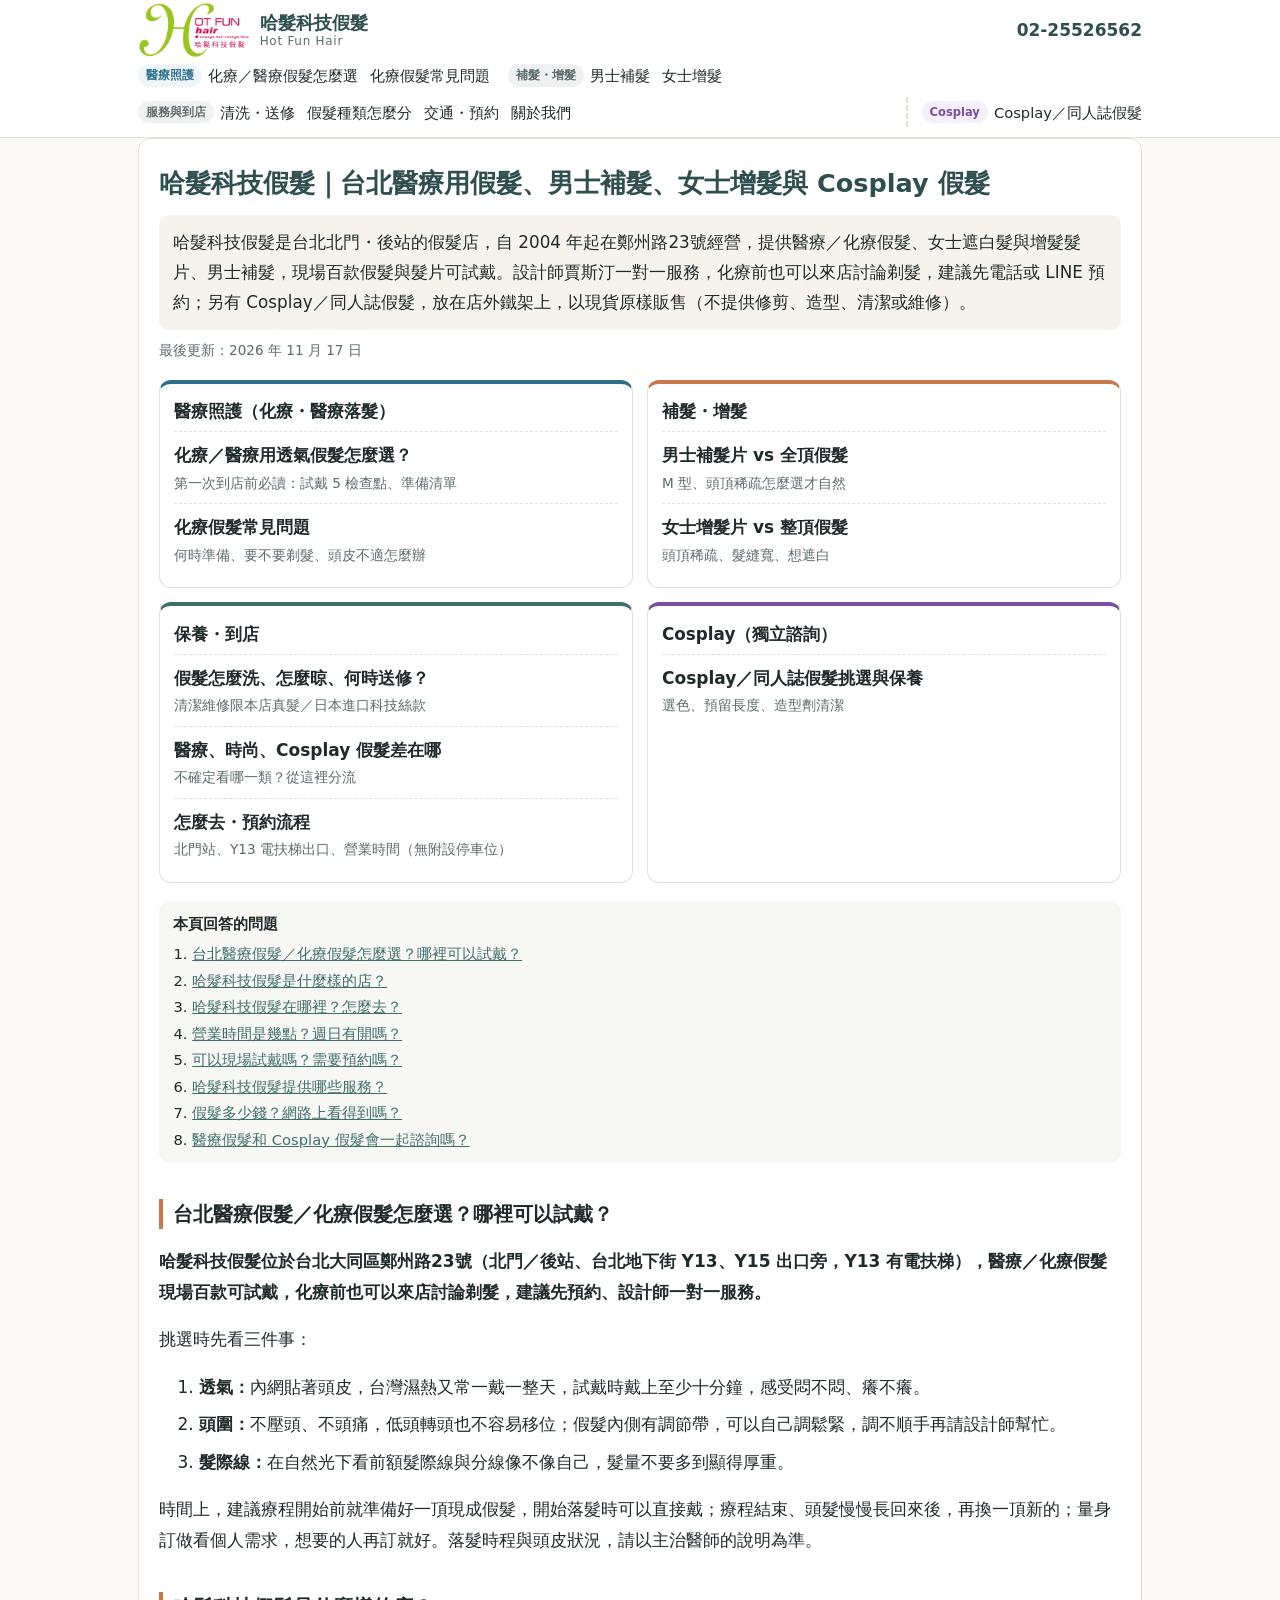
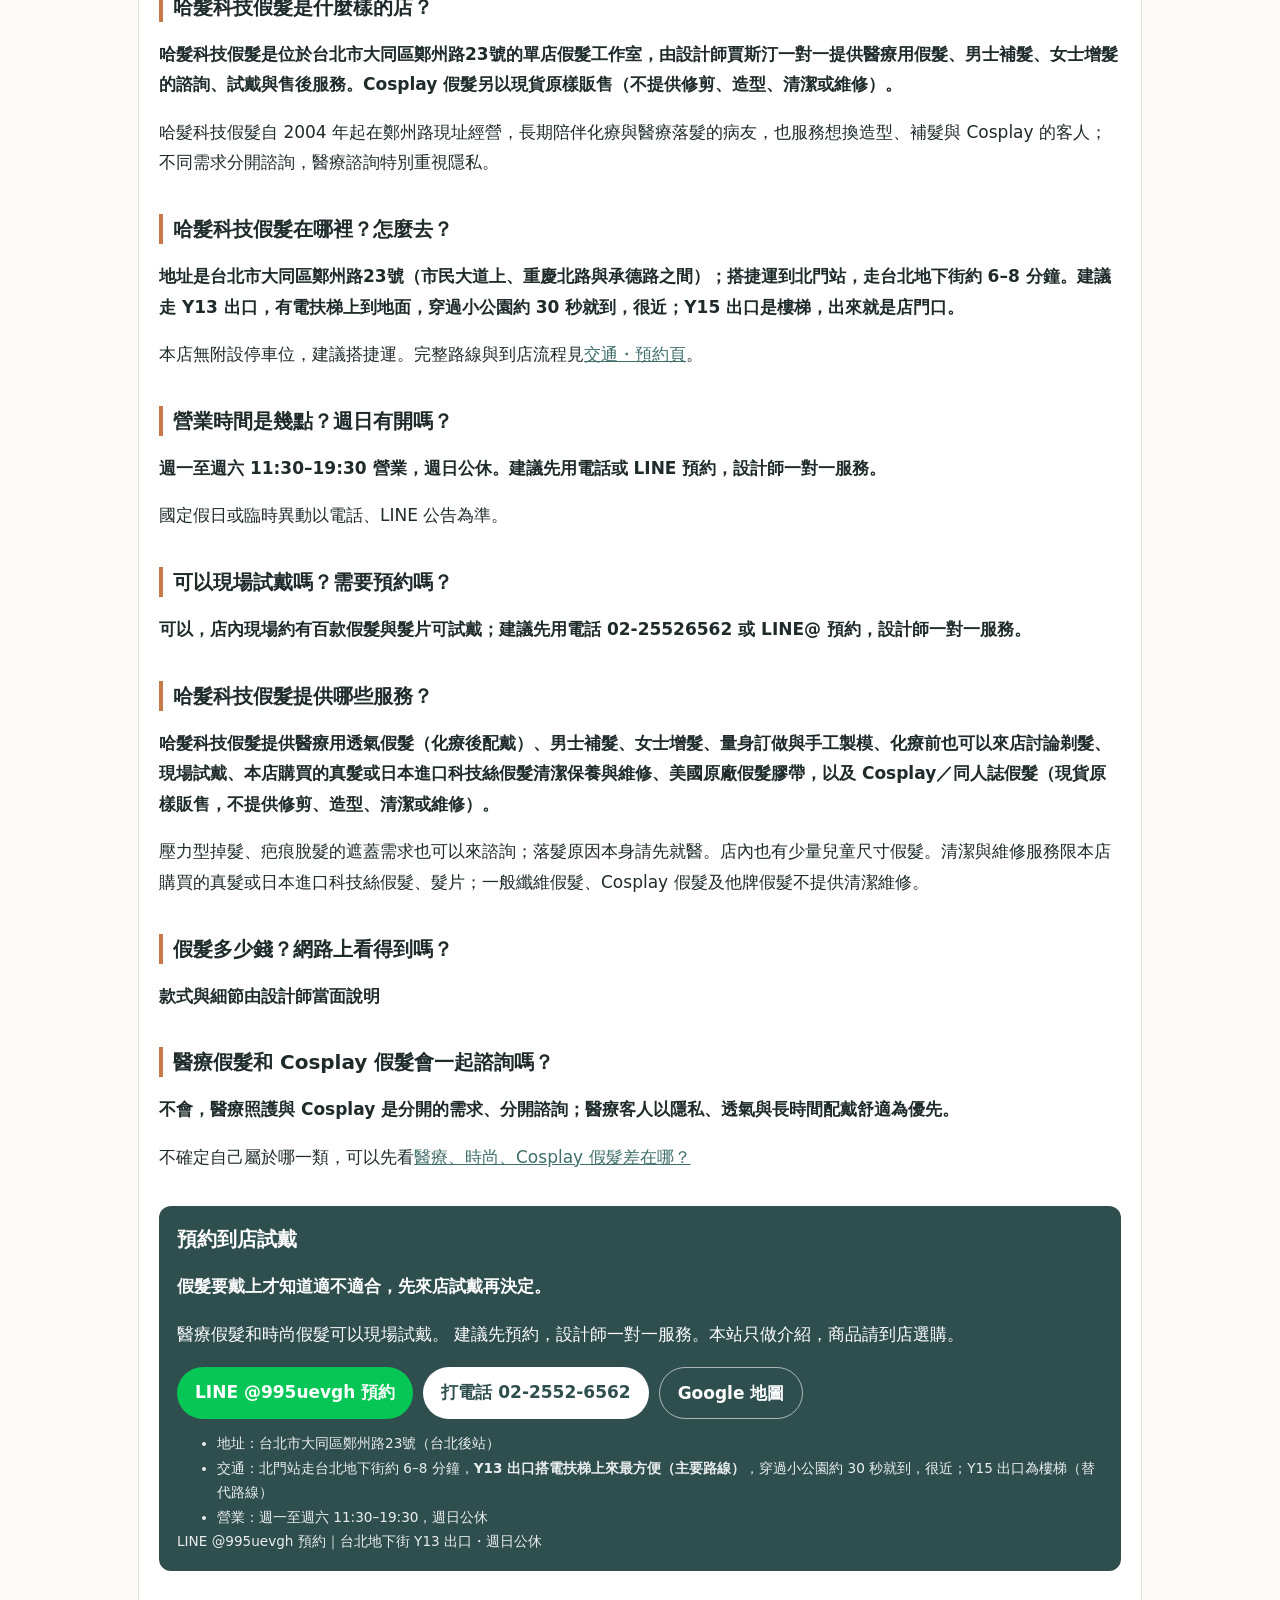
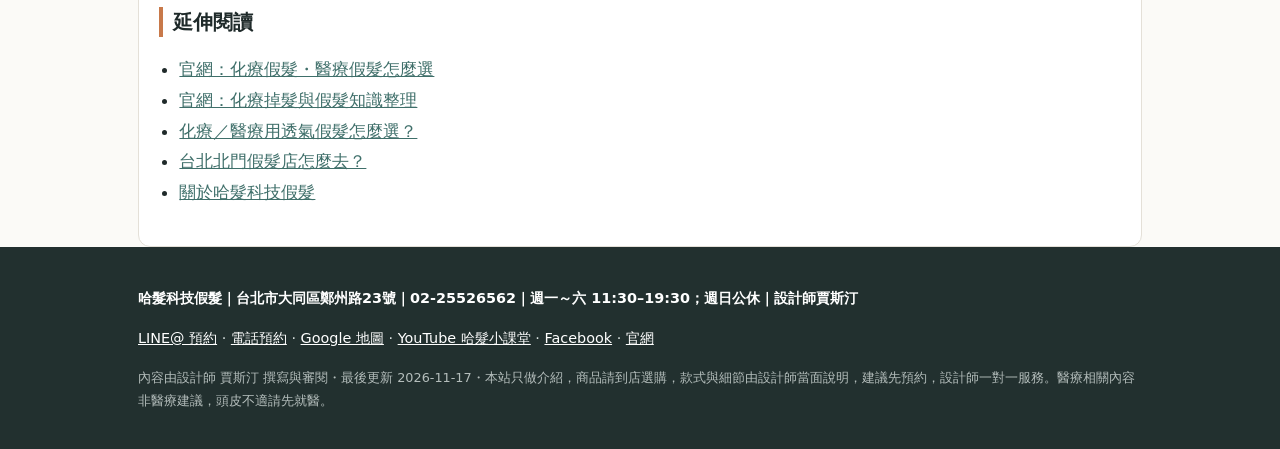
==== commit 4df80a48: "medical-links preview: 延伸閱讀 links to hotfunhair.com /medical/ and /chemo-wig-subsidy/ (chemo-faq, me" ====
--- a/index.html
+++ b/index.html
@@ -109,7 +109,7 @@
   <p class="cta-nap">LINE @995uevgh 預約｜台北地下街 Y13 出口・週日公休</p>
 </aside>
   
-  <nav class="related" aria-label="延伸閱讀"><h2>延伸閱讀</h2><ul><li><a href="medical-guide.html">化療／醫療用透氣假髮怎麼選？</a></li><li><a href="visit.html">台北北門假髮店怎麼去？</a></li><li><a href="about.html">關於哈髮科技假髮</a></li></ul></nav>
+  <nav class="related" aria-label="延伸閱讀"><h2>延伸閱讀</h2><ul><li><a href="https://www.hotfunhair.com/medical/">官網：化療假髮・醫療假髮怎麼選</a></li><li><a href="https://www.hotfunhair.com/chemo-wig-subsidy/">官網：化療掉髮與假髮知識整理</a></li><li><a href="medical-guide.html">化療／醫療用透氣假髮怎麼選？</a></li><li><a href="visit.html">台北北門假髮店怎麼去？</a></li><li><a href="about.html">關於哈髮科技假髮</a></li></ul></nav>
 </article>
 </main>
 <footer class="site-footer">
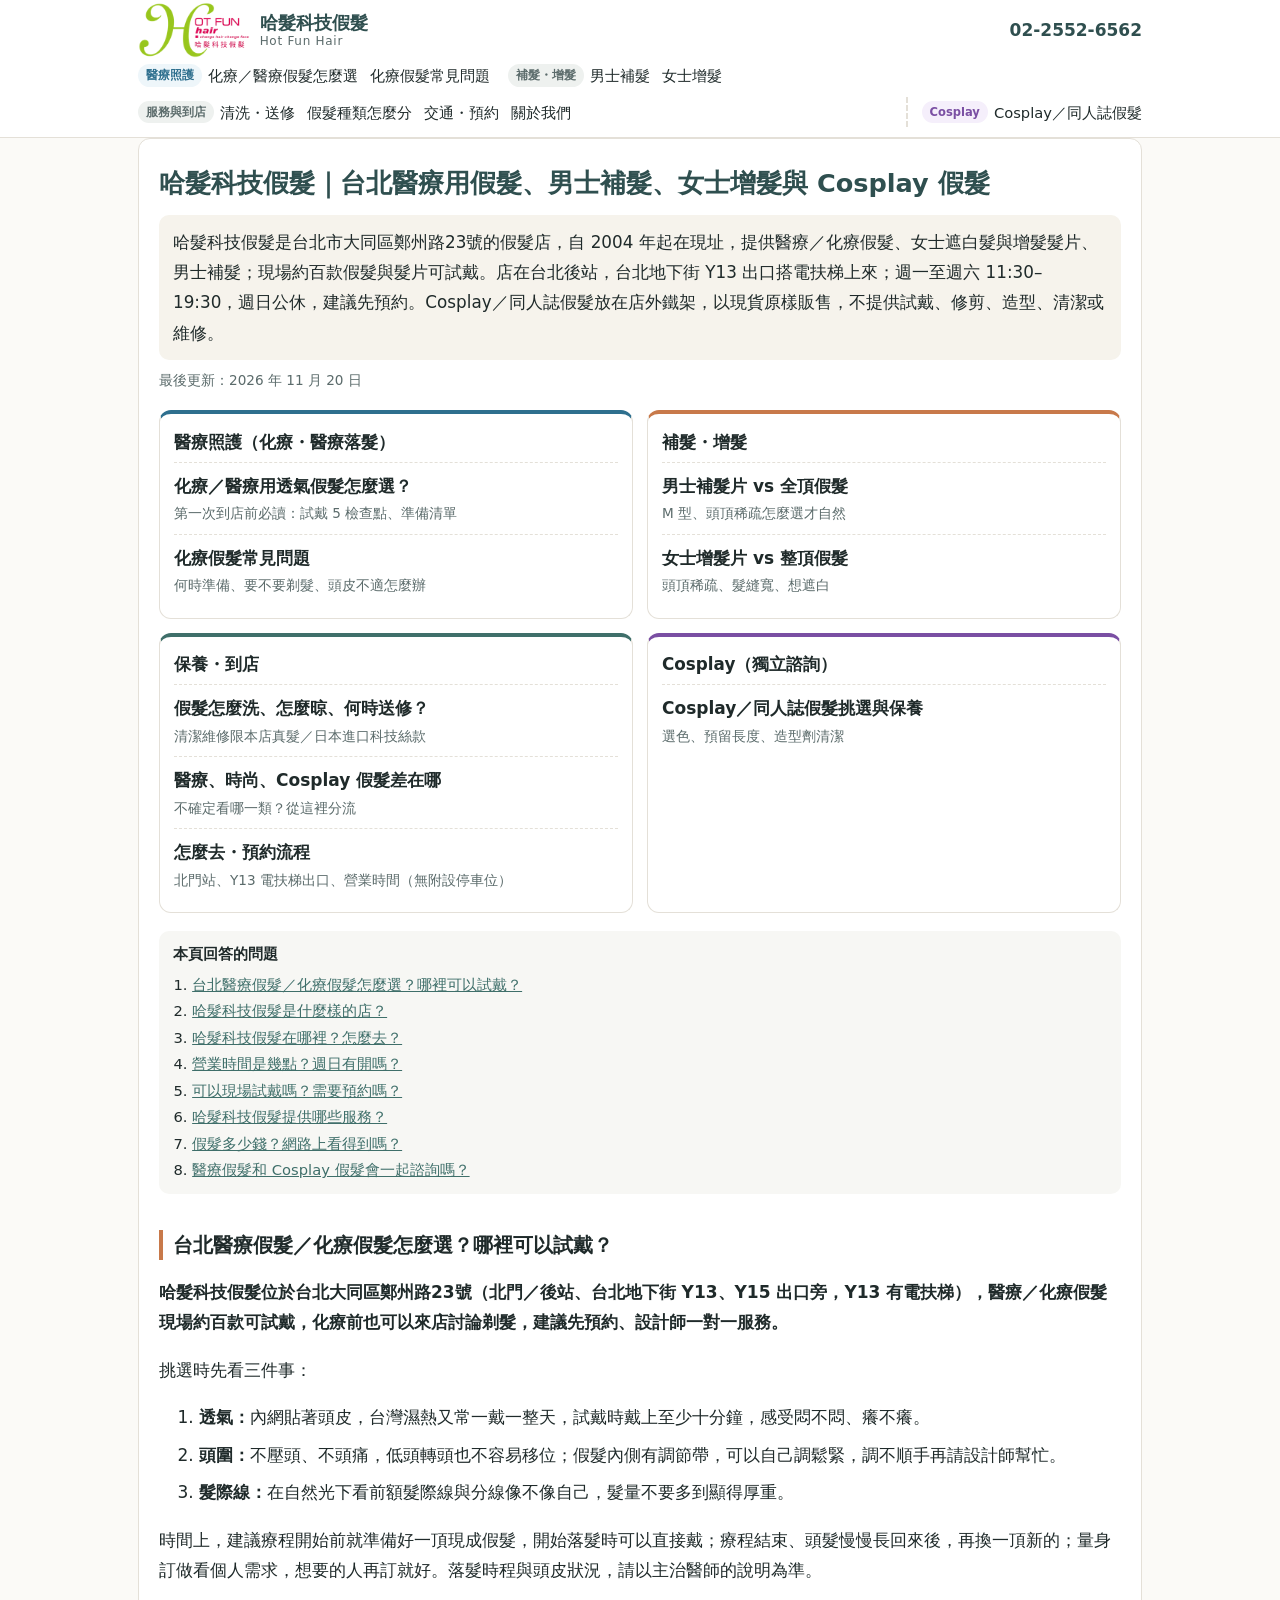
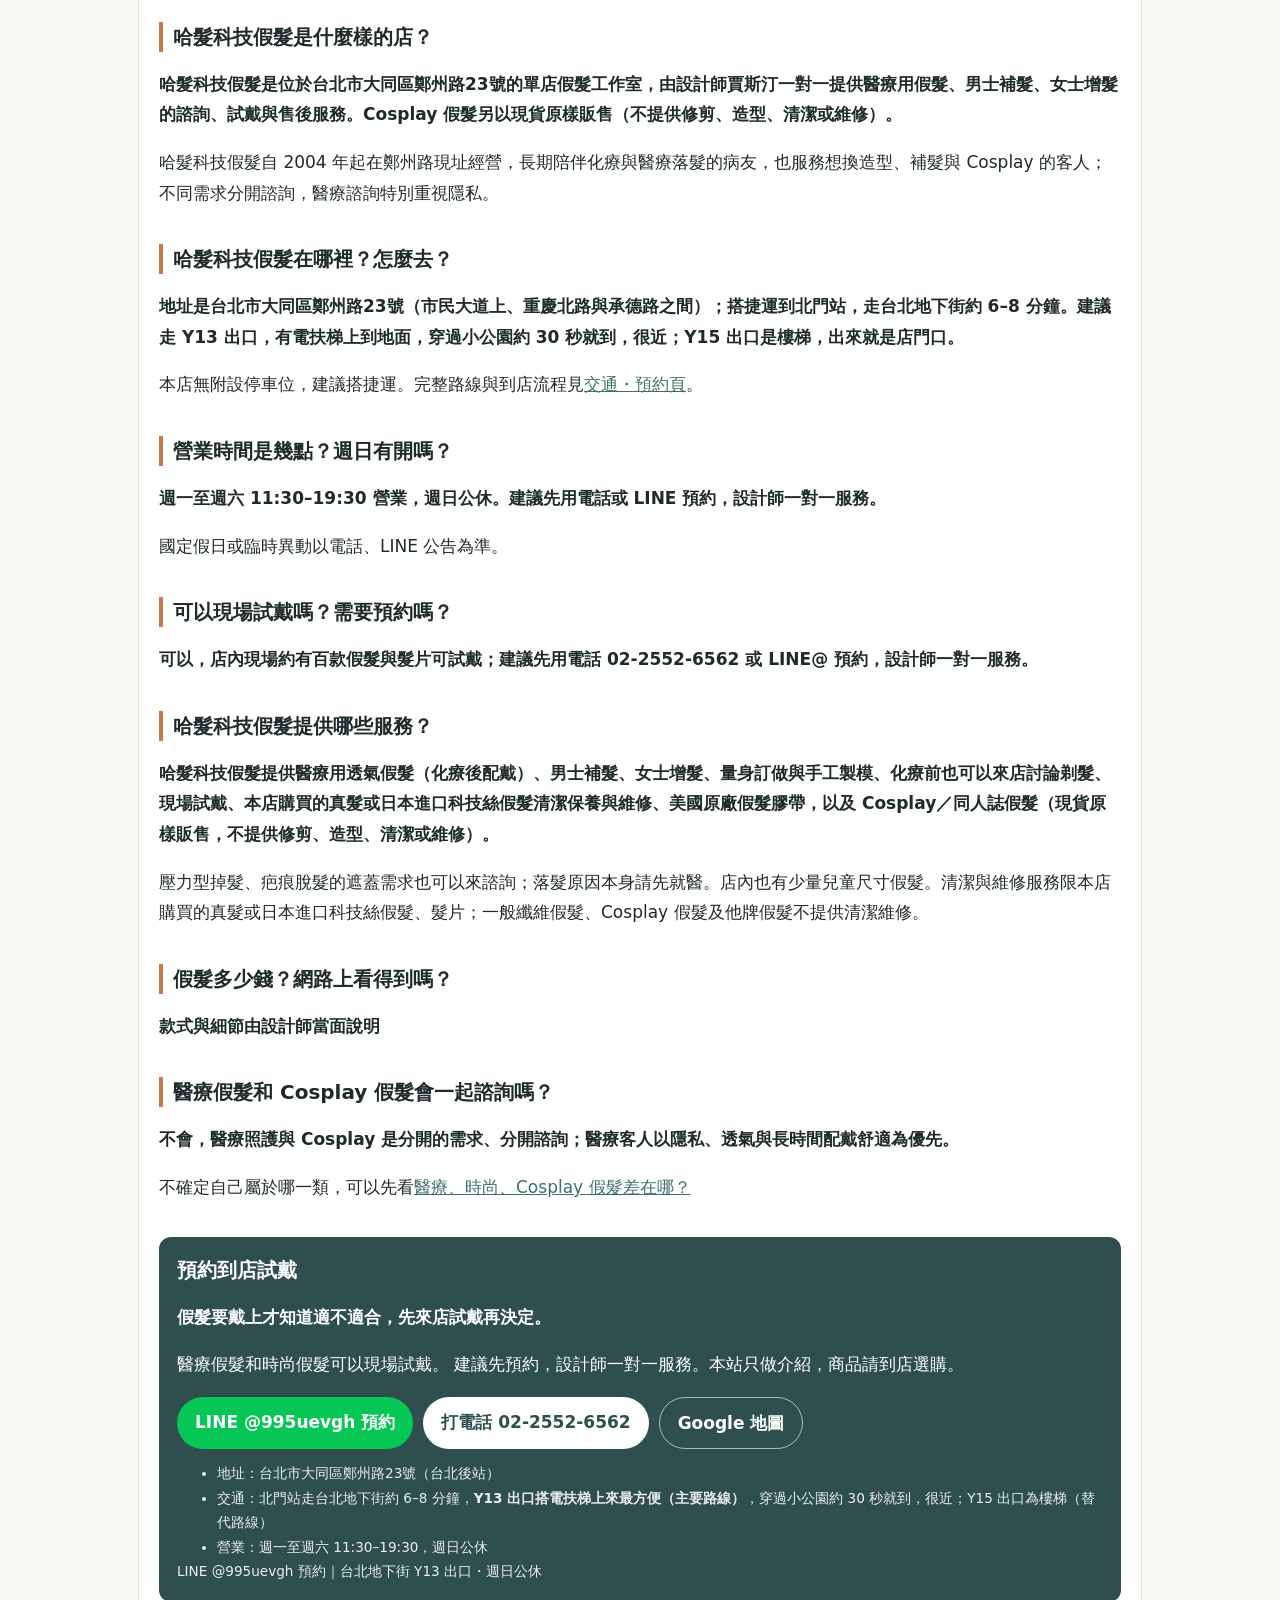
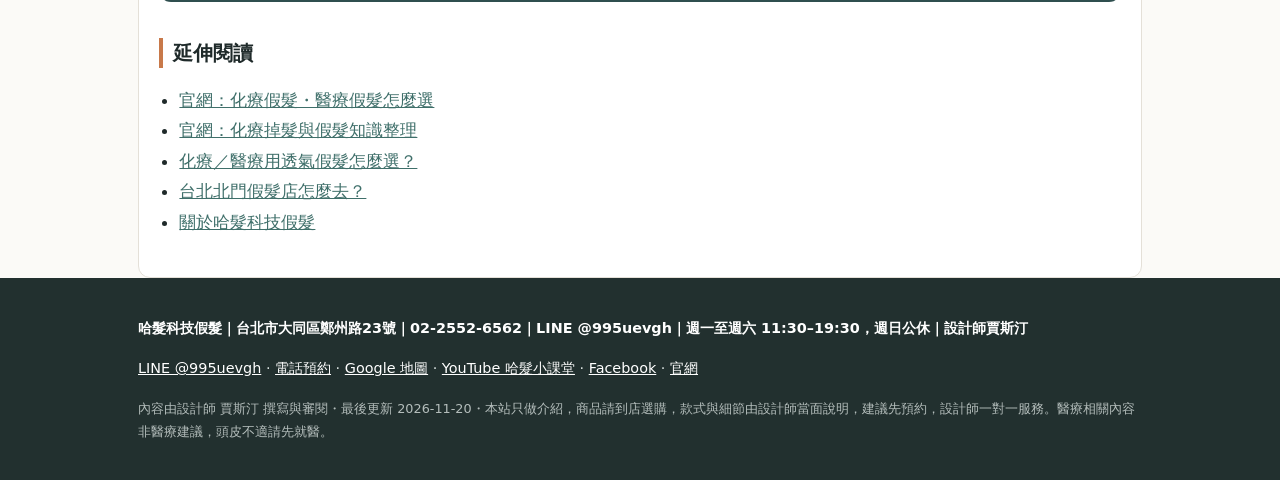
==== commit 5b5932be: "preview-geo-1120: NAP、JSON-LD、LINE／社群與頁首摘要對齊官網 電話 02-2552-6562、週一至週六 11:30–19:30 週日公休、頁尾加 LINE @995u" ====
--- a/index.html
+++ b/index.html
@@ -4,7 +4,7 @@
 <meta charset="utf-8">
 <meta name="viewport" content="width=device-width, initial-scale=1">
 <title>哈髮科技假髮｜台北醫療用假髮・男士補髮・女士增髮・Cosplay 假髮（北門站）</title>
-<meta name="description" content="哈髮科技假髮是台北北門・後站的假髮店，2004 年起在大同區鄭州路23號（北門站・台北地下街 Y13、Y15 出口旁）經營：醫療／化療假髮、女士遮白髮與增髮髮片、男士補髮，現場百款試戴，化療前也可以來店討論剃髮，設計師一對一，請電話或 LINE 預約。">
+<meta name="description" content="哈髮科技假髮是台北北門・後站的假髮店，2004 年起在大同區鄭州路23號（北門站・台北地下街 Y13、Y15 出口旁）經營：醫療／化療假髮、女士遮白髮與增髮髮片、男士補髮，現場約百款試戴，化療前也可以來店討論剃髮，設計師一對一，請電話或 LINE 預約。">
 <link rel="canonical" href="https://j0933001724-hash.github.io/hotfunhair-aeo/">
 <meta name="author" content="賈斯汀">
 <meta name="robots" content="index, follow, max-snippet:-1, max-image-preview:large">
@@ -13,31 +13,29 @@
 <meta property="og:locale" content="zh_TW">
 <meta property="og:site_name" content="哈髮科技假髮">
 <meta property="og:title" content="哈髮科技假髮｜台北醫療用假髮、男士補髮、女士增髮與 Cosplay 假髮">
-<meta property="og:description" content="哈髮科技假髮是台北北門・後站的假髮店，2004 年起在大同區鄭州路23號（北門站・台北地下街 Y13、Y15 出口旁）經營：醫療／化療假髮、女士遮白髮與增髮髮片、男士補髮，現場百款試戴，化療前也可以來店討論剃髮，設計師一對一，請電話或 LINE 預約。">
+<meta property="og:description" content="哈髮科技假髮是台北北門・後站的假髮店，2004 年起在大同區鄭州路23號（北門站・台北地下街 Y13、Y15 出口旁）經營：醫療／化療假髮、女士遮白髮與增髮髮片、男士補髮，現場約百款試戴，化療前也可以來店討論剃髮，設計師一對一，請電話或 LINE 預約。">
 <meta property="og:url" content="https://j0933001724-hash.github.io/hotfunhair-aeo/">
 <meta property="og:image" content="https://j0933001724-hash.github.io/hotfunhair-aeo/og-image.png">
 <meta property="og:image:width" content="1200">
 <meta property="og:image:height" content="630">
-<meta property="og:image:alt" content="哈髮科技假髮 HOT FUN hair">
+<meta property="og:image:alt" content="哈髮科技假髮 Hot Fun Hair">
 <meta name="twitter:card" content="summary_large_image">
 <meta name="twitter:title" content="哈髮科技假髮｜台北醫療用假髮、男士補髮、女士增髮與 Cosplay 假髮">
-<meta name="twitter:description" content="哈髮科技假髮是台北北門・後站的假髮店，2004 年起在大同區鄭州路23號（北門站・台北地下街 Y13、Y15 出口旁）經營：醫療／化療假髮、女士遮白髮與增髮髮片、男士補髮，現場百款試戴，化療前也可以來店討論剃髮，設計師一對一，請電話或 LINE 預約。">
+<meta name="twitter:description" content="哈髮科技假髮是台北北門・後站的假髮店，2004 年起在大同區鄭州路23號（北門站・台北地下街 Y13、Y15 出口旁）經營：醫療／化療假髮、女士遮白髮與增髮髮片、男士補髮，現場約百款試戴，化療前也可以來店討論剃髮，設計師一對一，請電話或 LINE 預約。">
 <meta name="twitter:image" content="https://j0933001724-hash.github.io/hotfunhair-aeo/og-image.png">
 <meta name="theme-color" content="#2f4f4f">
 <link rel="icon" href="favicon-32.png" type="image/png" sizes="32x32">
 <link rel="icon" href="favicon-192.png" type="image/png" sizes="192x192">
 <link rel="apple-touch-icon" href="apple-touch-icon.png">
 <link rel="stylesheet" href="styles.css">
-<script type="application/ld+json">
-{"@context":"https://schema.org","@graph":[{"@type":"Organization","@id":"https://j0933001724-hash.github.io/hotfunhair-aeo/#organization","name":"哈髮科技假髮","alternateName":["Hot Fun Hair","hotfun hair"],"url":"https://www.hotfunhair.com/","telephone":"+886-2-2552-6562","logo":{"@type":"ImageObject","url":"https://j0933001724-hash.github.io/hotfunhair-aeo/logo-512.png","width":512,"height":512},"founder":{"@id":"https://j0933001724-hash.github.io/hotfunhair-aeo/about.html#justin"},"sameAs":["https://www.hotfunhair.com/","https://www.youtube.com/channel/UCxOPaOjKT2M_qvZ90_0xKdw","https://www.facebook.com/hotfun.hair","https://line.me/ti/p/~@995uevgh"],"contactPoint":{"@type":"ContactPoint","telephone":"+886-2-2552-6562","contactType":"customer service","areaServed":"TW","availableLanguage":["zh-Hant"]}},{"@type":"Person","@id":"https://j0933001724-hash.github.io/hotfunhair-aeo/about.html#justin","name":"賈斯汀","alternateName":"Justin","jobTitle":"假髮設計師","worksFor":{"@id":"https://j0933001724-hash.github.io/hotfunhair-aeo/#organization"},"url":"https://j0933001724-hash.github.io/hotfunhair-aeo/about.html"},{"@type":"WebSite","@id":"https://j0933001724-hash.github.io/hotfunhair-aeo/#website","url":"https://j0933001724-hash.github.io/hotfunhair-aeo/","name":"哈髮科技假髮","alternateName":"Hot Fun Hair","description":"哈髮科技假髮是台北北門・後站的假髮店，2004 年起在大同區鄭州路23號（北門站・台北地下街 Y13、Y15 出口旁）經營：醫療／化療假髮、女士遮白髮與增髮髮片、男士補髮，現場百款試戴，化療前也可以來店討論剃髮，設計師一對一，請電話或 LINE 預約。","inLanguage":"zh-Hant-TW","publisher":{"@id":"https://j0933001724-hash.github.io/hotfunhair-aeo/#organization"}},{"@type":["HairSalon","Store"],"@id":"https://j0933001724-hash.github.io/hotfunhair-aeo/#localbusiness","name":"哈髮科技假髮","alternateName":"Hot Fun Hair","url":"https://www.hotfunhair.com/","telephone":"+886-2-2552-6562","image":["https://j0933001724-hash.github.io/hotfunhair-aeo/logo-512.png","https://j0933001724-hash.github.io/hotfunhair-aeo/og-image.png"],"parentOrganization":{"@id":"https://j0933001724-hash.github.io/hotfunhair-aeo/#organization"},"description":"哈髮科技假髮是台北北門・後站的假髮店，自 2004 年起在大同區鄭州路23號經營，提供醫療／化療假髮、女士遮白髮與增髮髮片、男士補髮，現場百款假髮與髮片可試戴，化療前也可以來店討論剃髮，設計師賈斯汀一對一服務。另有 Cosplay／同人誌假髮（現貨原樣販售，放在店外鐵架上），以及本店購買之真髮／日本進口科技絲假髮的清潔維修。營業：週一～六 11:30–19:30，週日公休；建議先預約，設計師一對一服務。","address":{"@type":"PostalAddress","streetAddress":"鄭州路23號","addressLocality":"大同區","addressRegion":"台北市","postalCode":"103","addressCountry":"TW"},"geo":{"@type":"GeoCoordinates","latitude":25.0495315,"longitude":121.5144498},"hasMap":"https://maps.google.com/maps?q=%E5%8F%B0%E5%8C%97%E5%B8%82%E5%A4%A7%E5%90%8C%E5%8D%80%E9%84%AD%E5%B7%9E%E8%B7%AF23%E8%99%9F","openingHoursSpecification":[{"@type":"OpeningHoursSpecification","dayOfWeek":["Monday","Tuesday","Wednesday","Thursday","Friday","Saturday"],"opens":"11:30","closes":"19:30"}],"employee":{"@id":"https://j0933001724-hash.github.io/hotfunhair-aeo/about.html#justin"},"sameAs":["https://www.youtube.com/channel/UCxOPaOjKT2M_qvZ90_0xKdw","https://www.facebook.com/hotfun.hair","https://line.me/ti/p/~@995uevgh"]},{"@type":"WebPage","@id":"https://j0933001724-hash.github.io/hotfunhair-aeo/#webpage","url":"https://j0933001724-hash.github.io/hotfunhair-aeo/","name":"哈髮科技假髮｜台北醫療用假髮・男士補髮・女士增髮・Cosplay 假髮（北門站）","description":"哈髮科技假髮是台北北門・後站的假髮店，2004 年起在大同區鄭州路23號（北門站・台北地下街 Y13、Y15 出口旁）經營：醫療／化療假髮、女士遮白髮與增髮髮片、男士補髮，現場百款試戴，化療前也可以來店討論剃髮，設計師一對一，請電話或 LINE 預約。","inLanguage":"zh-Hant-TW","isPartOf":{"@id":"https://j0933001724-hash.github.io/hotfunhair-aeo/#website"},"about":{"@id":"https://j0933001724-hash.github.io/hotfunhair-aeo/#organization"},"breadcrumb":{"@id":"https://j0933001724-hash.github.io/hotfunhair-aeo/#breadcrumb"},"dateModified":"2026-11-17"},{"@type":"BreadcrumbList","@id":"https://j0933001724-hash.github.io/hotfunhair-aeo/#breadcrumb","itemListElement":[{"@type":"ListItem","position":1,"name":"首頁","item":"https://j0933001724-hash.github.io/hotfunhair-aeo/"}]},{"@type":"FAQPage","@id":"https://j0933001724-hash.github.io/hotfunhair-aeo/#faq","inLanguage":"zh-Hant-TW","mainEntity":[{"@type":"Question","name":"台北醫療假髮／化療假髮怎麼選？哪裡可以試戴？","acceptedAnswer":{"@type":"Answer","text":"哈髮科技假髮位於台北大同區鄭州路23號（北門／後站、台北地下街 Y13、Y15 出口旁，Y13 有電扶梯），醫療／化療假髮現場百款可試戴，化療前也可以來店討論剃髮，建議先預約、設計師一對一服務。\n挑選時先看三件事：1. 透氣：內網貼著頭皮，台灣濕熱又常一戴一整天，試戴時戴上至少十分鐘，感受悶不悶、癢不癢。2. 頭圍：不壓頭、不頭痛，低頭轉頭也不容易移位；假髮內側有調節帶，可以自己調鬆緊，調不順手再請設計師幫忙。3. 髮際線：在自然光下看前額髮際線與分線像不像自己，髮量不要多到顯得厚重。\n時間上，建議療程開始前就準備好一頂現成假髮，開始落髮時可以直接戴；療程結束、頭髮慢慢長回來後，再換一頂新的；量身訂做看個人需求，想要的人再訂就好。落髮時程與頭皮狀況，請以主治醫師的說明為準。"}},{"@type":"Question","name":"哈髮科技假髮是什麼樣的店？","acceptedAnswer":{"@type":"Answer","text":"哈髮科技假髮是位於台北市大同區鄭州路23號的單店假髮工作室，由設計師賈斯汀一對一提供醫療用假髮、男士補髮、女士增髮的諮詢、試戴與售後服務。Cosplay 假髮另以現貨原樣販售（不提供修剪、造型、清潔或維修）。\n哈髮科技假髮自 2004 年起在鄭州路現址經營，長期陪伴化療與醫療落髮的病友，也服務想換造型、補髮與 Cosplay 的客人；不同需求分開諮詢，醫療諮詢特別重視隱私。"}},{"@type":"Question","name":"哈髮科技假髮在哪裡？怎麼去？","acceptedAnswer":{"@type":"Answer","text":"地址是台北市大同區鄭州路23號（市民大道上、重慶北路與承德路之間）；搭捷運到北門站，走台北地下街約 6–8 分鐘。建議走 Y13 出口，有電扶梯上到地面，穿過小公園約 30 秒就到，很近；Y15 出口是樓梯，出來就是店門口。\n本店無附設停車位，建議搭捷運。"}},{"@type":"Question","name":"營業時間是幾點？週日有開嗎？","acceptedAnswer":{"@type":"Answer","text":"週一至週六 11:30–19:30 營業，週日公休。建議先用電話或 LINE 預約，設計師一對一服務。\n國定假日或臨時異動以電話、LINE 公告為準。"}},{"@type":"Question","name":"可以現場試戴嗎？需要預約嗎？","acceptedAnswer":{"@type":"Answer","text":"可以，店內現場約有百款假髮與髮片可試戴；建議先用電話 02-25526562 或 LINE@ 預約，設計師一對一服務。"}},{"@type":"Question","name":"哈髮科技假髮提供哪些服務？","acceptedAnswer":{"@type":"Answer","text":"哈髮科技假髮提供醫療用透氣假髮（化療後配戴）、男士補髮、女士增髮、量身訂做與手工製模、化療前也可以來店討論剃髮、現場試戴、本店購買的真髮或日本進口科技絲假髮清潔保養與維修、美國原廠假髮膠帶，以及 Cosplay／同人誌假髮（現貨原樣販售，不提供修剪、造型、清潔或維修）。\n壓力型掉髮、疤痕脫髮的遮蓋需求也可以來諮詢；落髮原因本身請先就醫。店內也有少量兒童尺寸假髮。清潔與維修服務限本店購買的真髮或日本進口科技絲假髮、髮片；一般纖維假髮、Cosplay 假髮及他牌假髮不提供清潔維修。"}},{"@type":"Question","name":"假髮多少錢？網路上看得到嗎？","acceptedAnswer":{"@type":"Answer","text":"款式與細節由設計師當面說明"}},{"@type":"Question","name":"醫療假髮和 Cosplay 假髮會一起諮詢嗎？","acceptedAnswer":{"@type":"Answer","text":"不會，醫療照護與 Cosplay 是分開的需求、分開諮詢；醫療客人以隱私、透氣與長時間配戴舒適為優先。\n不確定自己屬於哪一類，可以先看「醫療、時尚、Cosplay 假髮差在哪？」頁面。"}}]}]}
-</script>
+<script type="application/ld+json">{"@context":"https://schema.org","@graph":[{"@type":"Organization","@id":"https://j0933001724-hash.github.io/hotfunhair-aeo/#organization","name":"哈髮科技假髮","alternateName":"Hot Fun Hair","url":"https://www.hotfunhair.com/","telephone":"+886-2-2552-6562","logo":{"@type":"ImageObject","url":"https://j0933001724-hash.github.io/hotfunhair-aeo/logo-512.png","width":512,"height":512},"founder":{"@id":"https://j0933001724-hash.github.io/hotfunhair-aeo/about.html#justin"},"sameAs":["https://www.hotfunhair.com/","https://line.me/R/ti/p/@995uevgh","https://www.facebook.com/hotfun.hair","https://www.instagram.com/wang570617/","https://www.threads.com/@wang570617","https://www.tiktok.com/@hotfunhair","https://www.youtube.com/channel/UCxOPaOjKT2M_qvZ90_0xKdw"],"contactPoint":{"@type":"ContactPoint","telephone":"+886-2-2552-6562","contactType":"customer service","areaServed":"TW","availableLanguage":["zh-Hant"]}},{"@type":"Person","@id":"https://j0933001724-hash.github.io/hotfunhair-aeo/about.html#justin","name":"賈斯汀","alternateName":"Justin","jobTitle":"假髮設計師","worksFor":{"@id":"https://j0933001724-hash.github.io/hotfunhair-aeo/#organization"},"url":"https://j0933001724-hash.github.io/hotfunhair-aeo/about.html"},{"@type":"WebSite","@id":"https://j0933001724-hash.github.io/hotfunhair-aeo/#website","url":"https://j0933001724-hash.github.io/hotfunhair-aeo/","name":"哈髮科技假髮","alternateName":"Hot Fun Hair","description":"哈髮科技假髮是台北北門・後站的假髮店，2004 年起在大同區鄭州路23號（北門站・台北地下街 Y13、Y15 出口旁）經營：醫療／化療假髮、女士遮白髮與增髮髮片、男士補髮，現場約百款試戴，化療前也可以來店討論剃髮，設計師一對一，請電話或 LINE 預約。","inLanguage":"zh-Hant-TW","publisher":{"@id":"https://j0933001724-hash.github.io/hotfunhair-aeo/#organization"}},{"@type":["HairSalon","Store"],"@id":"https://j0933001724-hash.github.io/hotfunhair-aeo/#localbusiness","name":"哈髮科技假髮","alternateName":"Hot Fun Hair","url":"https://www.hotfunhair.com/","telephone":"+886-2-2552-6562","image":["https://j0933001724-hash.github.io/hotfunhair-aeo/logo-512.png","https://j0933001724-hash.github.io/hotfunhair-aeo/og-image.png"],"parentOrganization":{"@id":"https://j0933001724-hash.github.io/hotfunhair-aeo/#organization"},"description":"哈髮科技假髮是台北北門・後站的假髮店，自 2004 年起在大同區鄭州路23號經營，提供醫療／化療假髮、女士遮白髮與增髮髮片、男士補髮，現場約百款假髮與髮片可試戴，化療前也可以來店討論剃髮，設計師賈斯汀一對一服務。另有 Cosplay／同人誌假髮（現貨原樣販售，放在店外鐵架上），以及本店購買之真髮／日本進口科技絲假髮的清潔維修。營業：週一至週六 11:30–19:30，週日公休；建議先預約，設計師一對一服務。","address":{"@type":"PostalAddress","streetAddress":"鄭州路23號","addressLocality":"大同區","addressRegion":"台北市","postalCode":"103","addressCountry":"TW"},"geo":{"@type":"GeoCoordinates","latitude":25.0495315,"longitude":121.5144498},"hasMap":"https://maps.google.com/maps?q=%E5%8F%B0%E5%8C%97%E5%B8%82%E5%A4%A7%E5%90%8C%E5%8D%80%E9%84%AD%E5%B7%9E%E8%B7%AF23%E8%99%9F","openingHoursSpecification":[{"@type":"OpeningHoursSpecification","dayOfWeek":["Monday","Tuesday","Wednesday","Thursday","Friday","Saturday"],"opens":"11:30","closes":"19:30"}],"employee":{"@id":"https://j0933001724-hash.github.io/hotfunhair-aeo/about.html#justin"},"sameAs":["https://line.me/R/ti/p/@995uevgh","https://www.facebook.com/hotfun.hair","https://www.instagram.com/wang570617/","https://www.threads.com/@wang570617","https://www.tiktok.com/@hotfunhair","https://www.youtube.com/channel/UCxOPaOjKT2M_qvZ90_0xKdw"]},{"@type":"WebPage","@id":"https://j0933001724-hash.github.io/hotfunhair-aeo/#webpage","url":"https://j0933001724-hash.github.io/hotfunhair-aeo/","name":"哈髮科技假髮｜台北醫療用假髮・男士補髮・女士增髮・Cosplay 假髮（北門站）","description":"哈髮科技假髮是台北北門・後站的假髮店，2004 年起在大同區鄭州路23號（北門站・台北地下街 Y13、Y15 出口旁）經營：醫療／化療假髮、女士遮白髮與增髮髮片、男士補髮，現場約百款試戴，化療前也可以來店討論剃髮，設計師一對一，請電話或 LINE 預約。","inLanguage":"zh-Hant-TW","isPartOf":{"@id":"https://j0933001724-hash.github.io/hotfunhair-aeo/#website"},"about":{"@id":"https://j0933001724-hash.github.io/hotfunhair-aeo/#organization"},"breadcrumb":{"@id":"https://j0933001724-hash.github.io/hotfunhair-aeo/#breadcrumb"},"dateModified":"2026-11-17"},{"@type":"BreadcrumbList","@id":"https://j0933001724-hash.github.io/hotfunhair-aeo/#breadcrumb","itemListElement":[{"@type":"ListItem","position":1,"name":"首頁","item":"https://j0933001724-hash.github.io/hotfunhair-aeo/"}]},{"@type":"FAQPage","@id":"https://j0933001724-hash.github.io/hotfunhair-aeo/#faq","inLanguage":"zh-Hant-TW","mainEntity":[{"@type":"Question","name":"台北醫療假髮／化療假髮怎麼選？哪裡可以試戴？","acceptedAnswer":{"@type":"Answer","text":"哈髮科技假髮位於台北大同區鄭州路23號（北門／後站、台北地下街 Y13、Y15 出口旁，Y13 有電扶梯），醫療／化療假髮現場約百款可試戴，化療前也可以來店討論剃髮，建議先預約、設計師一對一服務。\n挑選時先看三件事：1. 透氣：內網貼著頭皮，台灣濕熱又常一戴一整天，試戴時戴上至少十分鐘，感受悶不悶、癢不癢。2. 頭圍：不壓頭、不頭痛，低頭轉頭也不容易移位；假髮內側有調節帶，可以自己調鬆緊，調不順手再請設計師幫忙。3. 髮際線：在自然光下看前額髮際線與分線像不像自己，髮量不要多到顯得厚重。\n時間上，建議療程開始前就準備好一頂現成假髮，開始落髮時可以直接戴；療程結束、頭髮慢慢長回來後，再換一頂新的；量身訂做看個人需求，想要的人再訂就好。落髮時程與頭皮狀況，請以主治醫師的說明為準。"}},{"@type":"Question","name":"哈髮科技假髮是什麼樣的店？","acceptedAnswer":{"@type":"Answer","text":"哈髮科技假髮是位於台北市大同區鄭州路23號的單店假髮工作室，由設計師賈斯汀一對一提供醫療用假髮、男士補髮、女士增髮的諮詢、試戴與售後服務。Cosplay 假髮另以現貨原樣販售（不提供修剪、造型、清潔或維修）。\n哈髮科技假髮自 2004 年起在鄭州路現址經營，長期陪伴化療與醫療落髮的病友，也服務想換造型、補髮與 Cosplay 的客人；不同需求分開諮詢，醫療諮詢特別重視隱私。"}},{"@type":"Question","name":"哈髮科技假髮在哪裡？怎麼去？","acceptedAnswer":{"@type":"Answer","text":"地址是台北市大同區鄭州路23號（市民大道上、重慶北路與承德路之間）；搭捷運到北門站，走台北地下街約 6–8 分鐘。建議走 Y13 出口，有電扶梯上到地面，穿過小公園約 30 秒就到，很近；Y15 出口是樓梯，出來就是店門口。\n本店無附設停車位，建議搭捷運。"}},{"@type":"Question","name":"營業時間是幾點？週日有開嗎？","acceptedAnswer":{"@type":"Answer","text":"週一至週六 11:30–19:30 營業，週日公休。建議先用電話或 LINE 預約，設計師一對一服務。\n國定假日或臨時異動以電話、LINE 公告為準。"}},{"@type":"Question","name":"可以現場試戴嗎？需要預約嗎？","acceptedAnswer":{"@type":"Answer","text":"可以，店內現場約有百款假髮與髮片可試戴；建議先用電話 02-2552-6562 或 LINE@ 預約，設計師一對一服務。"}},{"@type":"Question","name":"哈髮科技假髮提供哪些服務？","acceptedAnswer":{"@type":"Answer","text":"哈髮科技假髮提供醫療用透氣假髮（化療後配戴）、男士補髮、女士增髮、量身訂做與手工製模、化療前也可以來店討論剃髮、現場試戴、本店購買的真髮或日本進口科技絲假髮清潔保養與維修、美國原廠假髮膠帶，以及 Cosplay／同人誌假髮（現貨原樣販售，不提供修剪、造型、清潔或維修）。\n壓力型掉髮、疤痕脫髮的遮蓋需求也可以來諮詢；落髮原因本身請先就醫。店內也有少量兒童尺寸假髮。清潔與維修服務限本店購買的真髮或日本進口科技絲假髮、髮片；一般纖維假髮、Cosplay 假髮及他牌假髮不提供清潔維修。"}},{"@type":"Question","name":"假髮多少錢？網路上看得到嗎？","acceptedAnswer":{"@type":"Answer","text":"款式與細節由設計師當面說明"}},{"@type":"Question","name":"醫療假髮和 Cosplay 假髮會一起諮詢嗎？","acceptedAnswer":{"@type":"Answer","text":"不會，醫療照護與 Cosplay 是分開的需求、分開諮詢；醫療客人以隱私、透氣與長時間配戴舒適為優先。\n不確定自己屬於哪一類，可以先看「醫療、時尚、Cosplay 假髮差在哪？」頁面。"}}]}]}</script>
 </head>
 <body class="page-index">
 <a class="skip" href="#main">跳到主要內容</a>
 <header class="site-header">
   <div class="wrap header-row">
-    <a class="brand" href="index.html"><img class="brand-logo" src="logo.png" width="600" height="301" alt="哈髮科技假髮 HOT FUN hair"><span class="brand-text" aria-hidden="true"><span class="brand-zh">哈髮科技假髮</span><span class="brand-en">Hot Fun Hair</span></span></a>
-    <a class="header-tel" href="tel:+886225526562" data-cta="tel">02-25526562</a>
+    <a class="brand" href="index.html"><img class="brand-logo" src="logo.png" width="600" height="301" alt="哈髮科技假髮 Hot Fun Hair"><span class="brand-text" aria-hidden="true"><span class="brand-zh">哈髮科技假髮</span><span class="brand-en">Hot Fun Hair</span></span></a>
+    <a class="header-tel" href="tel:+886225526562" data-cta="tel">02-2552-6562</a>
     <button class="nav-toggle" type="button" aria-expanded="false" aria-controls="site-nav">選單</button>
   </div>
   <nav id="site-nav" class="site-nav wrap" aria-label="主選單"><div class="nav-group nav-medical"><span class="nav-label">醫療照護</span><ul><li><a href="medical-guide.html">化療／醫療假髮怎麼選</a></li><li><a href="chemo-faq.html">化療假髮常見問題</a></li></ul></div><div class="nav-group nav-hair"><span class="nav-label">補髮・增髮</span><ul><li><a href="mens-hair.html">男士補髮</a></li><li><a href="womens-volume.html">女士增髮</a></li></ul></div><div class="nav-group nav-service"><span class="nav-label">服務與到店</span><ul><li><a href="care-repair.html">清洗・送修</a></li><li><a href="wig-types.html">假髮種類怎麼分</a></li><li><a href="visit.html">交通・預約</a></li><li><a href="about.html">關於我們</a></li></ul></div><div class="nav-group nav-cosplay"><span class="nav-label">Cosplay</span><ul><li><a href="cosplay.html">Cosplay／同人誌假髮</a></li></ul></div></nav>
@@ -47,8 +45,8 @@
 <article class="content">
   <header class="page-head">
     <h1>哈髮科技假髮｜台北醫療用假髮、男士補髮、女士增髮與 Cosplay 假髮</h1>
-    <p class="lead">哈髮科技假髮是台北北門・後站的假髮店，自 2004 年起在鄭州路23號經營，提供醫療／化療假髮、女士遮白髮與增髮髮片、男士補髮，現場百款假髮與髮片可試戴。設計師賈斯汀一對一服務，化療前也可以來店討論剃髮，建議先電話或 LINE 預約；另有 Cosplay／同人誌假髮，放在店外鐵架上，以現貨原樣販售（不提供修剪、造型、清潔或維修）。</p>
-    <p class="byline">最後更新：<time datetime="2026-11-17">2026 年 11 月 17 日</time></p>
+    <p class="lead">哈髮科技假髮是台北市大同區鄭州路23號的假髮店，自 2004 年起在現址，提供醫療／化療假髮、女士遮白髮與增髮髮片、男士補髮；現場約百款假髮與髮片可試戴。店在台北後站，台北地下街 Y13 出口搭電扶梯上來；週一至週六 11:30–19:30，週日公休，建議先預約。Cosplay／同人誌假髮放在店外鐵架，以現貨原樣販售，不提供試戴、修剪、造型、清潔或維修。</p>
+    <p class="byline">最後更新：<time datetime="2026-11-20">2026 年 11 月 20 日</time></p>
   </header>
   
   <section class="cards" aria-label="依需求選擇">
@@ -82,11 +80,11 @@
   </div>
 </section>
   <div class="toc-slot" data-toc></div>
-  <section class="qa"><h2 id="where-to-try">台北醫療假髮／化療假髮怎麼選？哪裡可以試戴？</h2><p class="answer">哈髮科技假髮位於台北大同區鄭州路23號（北門／後站、台北地下街 Y13、Y15 出口旁，Y13 有電扶梯），醫療／化療假髮現場百款可試戴，化療前也可以來店討論剃髮，建議先預約、設計師一對一服務。</p><p>挑選時先看三件事：</p><ol class="checklist"><li><strong>透氣：</strong>內網貼著頭皮，台灣濕熱又常一戴一整天，試戴時戴上至少十分鐘，感受悶不悶、癢不癢。</li><li><strong>頭圍：</strong>不壓頭、不頭痛，低頭轉頭也不容易移位；假髮內側有調節帶，可以自己調鬆緊，調不順手再請設計師幫忙。</li><li><strong>髮際線：</strong>在自然光下看前額髮際線與分線像不像自己，髮量不要多到顯得厚重。</li></ol><p>時間上，建議療程開始前就準備好一頂現成假髮，開始落髮時可以直接戴；療程結束、頭髮慢慢長回來後，再換一頂新的；量身訂做看個人需求，想要的人再訂就好。落髮時程與頭皮狀況，請以主治醫師的說明為準。</p></section>
+  <section class="qa"><h2 id="where-to-try">台北醫療假髮／化療假髮怎麼選？哪裡可以試戴？</h2><p class="answer">哈髮科技假髮位於台北大同區鄭州路23號（北門／後站、台北地下街 Y13、Y15 出口旁，Y13 有電扶梯），醫療／化療假髮現場約百款可試戴，化療前也可以來店討論剃髮，建議先預約、設計師一對一服務。</p><p>挑選時先看三件事：</p><ol class="checklist"><li><strong>透氣：</strong>內網貼著頭皮，台灣濕熱又常一戴一整天，試戴時戴上至少十分鐘，感受悶不悶、癢不癢。</li><li><strong>頭圍：</strong>不壓頭、不頭痛，低頭轉頭也不容易移位；假髮內側有調節帶，可以自己調鬆緊，調不順手再請設計師幫忙。</li><li><strong>髮際線：</strong>在自然光下看前額髮際線與分線像不像自己，髮量不要多到顯得厚重。</li></ol><p>時間上，建議療程開始前就準備好一頂現成假髮，開始落髮時可以直接戴；療程結束、頭髮慢慢長回來後，再換一頂新的；量身訂做看個人需求，想要的人再訂就好。落髮時程與頭皮狀況，請以主治醫師的說明為準。</p></section>
 <section class="qa"><h2>哈髮科技假髮是什麼樣的店？</h2><p class="answer">哈髮科技假髮是位於台北市大同區鄭州路23號的單店假髮工作室，由設計師賈斯汀一對一提供醫療用假髮、男士補髮、女士增髮的諮詢、試戴與售後服務。Cosplay 假髮另以現貨原樣販售（不提供修剪、造型、清潔或維修）。</p><p>哈髮科技假髮自 2004 年起在鄭州路現址經營，長期陪伴化療與醫療落髮的病友，也服務想換造型、補髮與 Cosplay 的客人；不同需求分開諮詢，醫療諮詢特別重視隱私。</p></section>
 <section class="qa"><h2>哈髮科技假髮在哪裡？怎麼去？</h2><p class="answer">地址是台北市大同區鄭州路23號（市民大道上、重慶北路與承德路之間）；搭捷運到北門站，走台北地下街約 6–8 分鐘。建議走 Y13 出口，有電扶梯上到地面，穿過小公園約 30 秒就到，很近；Y15 出口是樓梯，出來就是店門口。</p><p>本店無附設停車位，建議搭捷運。完整路線與到店流程見<a href="visit.html">交通・預約頁</a>。</p></section>
 <section class="qa"><h2>營業時間是幾點？週日有開嗎？</h2><p class="answer">週一至週六 11:30–19:30 營業，週日公休。建議先用電話或 LINE 預約，設計師一對一服務。</p><p>國定假日或臨時異動以電話、LINE 公告為準。</p></section>
-<section class="qa"><h2>可以現場試戴嗎？需要預約嗎？</h2><p class="answer">可以，店內現場約有百款假髮與髮片可試戴；建議先用電話 02-25526562 或 LINE@ 預約，設計師一對一服務。</p></section>
+<section class="qa"><h2>可以現場試戴嗎？需要預約嗎？</h2><p class="answer">可以，店內現場約有百款假髮與髮片可試戴；建議先用電話 02-2552-6562 或 LINE@ 預約，設計師一對一服務。</p></section>
 <section class="qa"><h2>哈髮科技假髮提供哪些服務？</h2><p class="answer">哈髮科技假髮提供醫療用透氣假髮（化療後配戴）、男士補髮、女士增髮、量身訂做與手工製模、化療前也可以來店討論剃髮、現場試戴、本店購買的真髮或日本進口科技絲假髮清潔保養與維修、美國原廠假髮膠帶，以及 Cosplay／同人誌假髮（現貨原樣販售，不提供修剪、造型、清潔或維修）。</p><p>壓力型掉髮、疤痕脫髮的遮蓋需求也可以來諮詢；落髮原因本身請先就醫。店內也有少量兒童尺寸假髮。清潔與維修服務限本店購買的真髮或日本進口科技絲假髮、髮片；一般纖維假髮、Cosplay 假髮及他牌假髮不提供清潔維修。</p></section>
 <section class="qa"><h2>假髮多少錢？網路上看得到嗎？</h2><p class="answer">款式與細節由設計師當面說明</p></section>
 <section class="qa"><h2>醫療假髮和 Cosplay 假髮會一起諮詢嗎？</h2><p class="answer">不會，醫療照護與 Cosplay 是分開的需求、分開諮詢；醫療客人以隱私、透氣與長時間配戴舒適為優先。</p><p>不確定自己屬於哪一類，可以先看<a href="wig-types.html">醫療、時尚、Cosplay 假髮差在哪？</a></p></section>
@@ -97,7 +95,7 @@
   <p class="cta-lead"><strong>假髮要戴上才知道適不適合，先來店試戴再決定。</strong></p>
   <p>醫療假髮和時尚假髮可以現場試戴。 建議先預約，設計師一對一服務。本站只做介紹，商品請到店選購。</p>
   <div class="cta-actions">
-    <a class="btn btn-primary" href="https://line.me/ti/p/~@995uevgh" rel="noopener" data-cta="line">LINE @995uevgh 預約</a>
+    <a class="btn btn-primary" href="https://line.me/R/ti/p/@995uevgh" rel="noopener" data-cta="line">LINE @995uevgh 預約</a>
     <a class="btn btn-secondary" href="tel:+886225526562" data-cta="tel">打電話 02-2552-6562</a>
     <a class="btn btn-ghost" href="https://maps.google.com/maps?q=%E5%8F%B0%E5%8C%97%E5%B8%82%E5%A4%A7%E5%90%8C%E5%8D%80%E9%84%AD%E5%B7%9E%E8%B7%AF23%E8%99%9F" rel="noopener" data-cta="map">Google 地圖</a>
   </div>
@@ -114,14 +112,14 @@
 </main>
 <footer class="site-footer">
   <div class="wrap">
-    <p class="nap">哈髮科技假髮｜台北市大同區鄭州路23號｜02-25526562｜週一～六 11:30–19:30；週日公休｜設計師賈斯汀</p>
-    <p class="footer-links"><a href="https://line.me/ti/p/~@995uevgh" rel="noopener" data-cta="line">LINE@ 預約</a> · <a href="tel:+886225526562" data-cta="tel">電話預約</a> · <a href="https://maps.google.com/maps?q=%E5%8F%B0%E5%8C%97%E5%B8%82%E5%A4%A7%E5%90%8C%E5%8D%80%E9%84%AD%E5%B7%9E%E8%B7%AF23%E8%99%9F" rel="noopener">Google 地圖</a> · <a href="https://www.youtube.com/channel/UCxOPaOjKT2M_qvZ90_0xKdw" rel="noopener">YouTube 哈髮小課堂</a> · <a href="https://www.facebook.com/hotfun.hair" rel="noopener">Facebook</a> · <a href="https://www.hotfunhair.com/" rel="noopener">官網</a></p>
-    <p class="footer-meta">內容由設計師 賈斯汀 撰寫與審閱・最後更新 <time datetime="2026-11-17">2026-11-17</time>・本站只做介紹，商品請到店選購，款式與細節由設計師當面說明，建議先預約，設計師一對一服務。醫療相關內容非醫療建議，頭皮不適請先就醫。</p>
+    <p class="nap">哈髮科技假髮｜台北市大同區鄭州路23號｜02-2552-6562｜LINE @995uevgh｜週一至週六 11:30–19:30，週日公休｜設計師賈斯汀</p>
+    <p class="footer-links"><a href="https://line.me/R/ti/p/@995uevgh" rel="noopener" data-cta="line">LINE @995uevgh</a> · <a href="tel:+886225526562" data-cta="tel">電話預約</a> · <a href="https://maps.google.com/maps?q=%E5%8F%B0%E5%8C%97%E5%B8%82%E5%A4%A7%E5%90%8C%E5%8D%80%E9%84%AD%E5%B7%9E%E8%B7%AF23%E8%99%9F" rel="noopener">Google 地圖</a> · <a href="https://www.youtube.com/channel/UCxOPaOjKT2M_qvZ90_0xKdw" rel="noopener">YouTube 哈髮小課堂</a> · <a href="https://www.facebook.com/hotfun.hair" rel="noopener">Facebook</a> · <a href="https://www.hotfunhair.com/" rel="noopener">官網</a></p>
+    <p class="footer-meta">內容由設計師 賈斯汀 撰寫與審閱・最後更新 <time datetime="2026-11-20">2026-11-20</time>・本站只做介紹，商品請到店選購，款式與細節由設計師當面說明，建議先預約，設計師一對一服務。醫療相關內容非醫療建議，頭皮不適請先就醫。</p>
   </div>
 </footer>
 <div class="sticky-cta">
   <a href="tel:+886225526562" data-cta="tel">電話預約</a>
-  <a href="https://line.me/ti/p/~@995uevgh" rel="noopener" data-cta="line">LINE 預約試戴</a>
+  <a href="https://line.me/R/ti/p/@995uevgh" rel="noopener" data-cta="line">LINE 預約試戴</a>
 </div>
 <script src="aeo.js" defer></script>
 </body>
